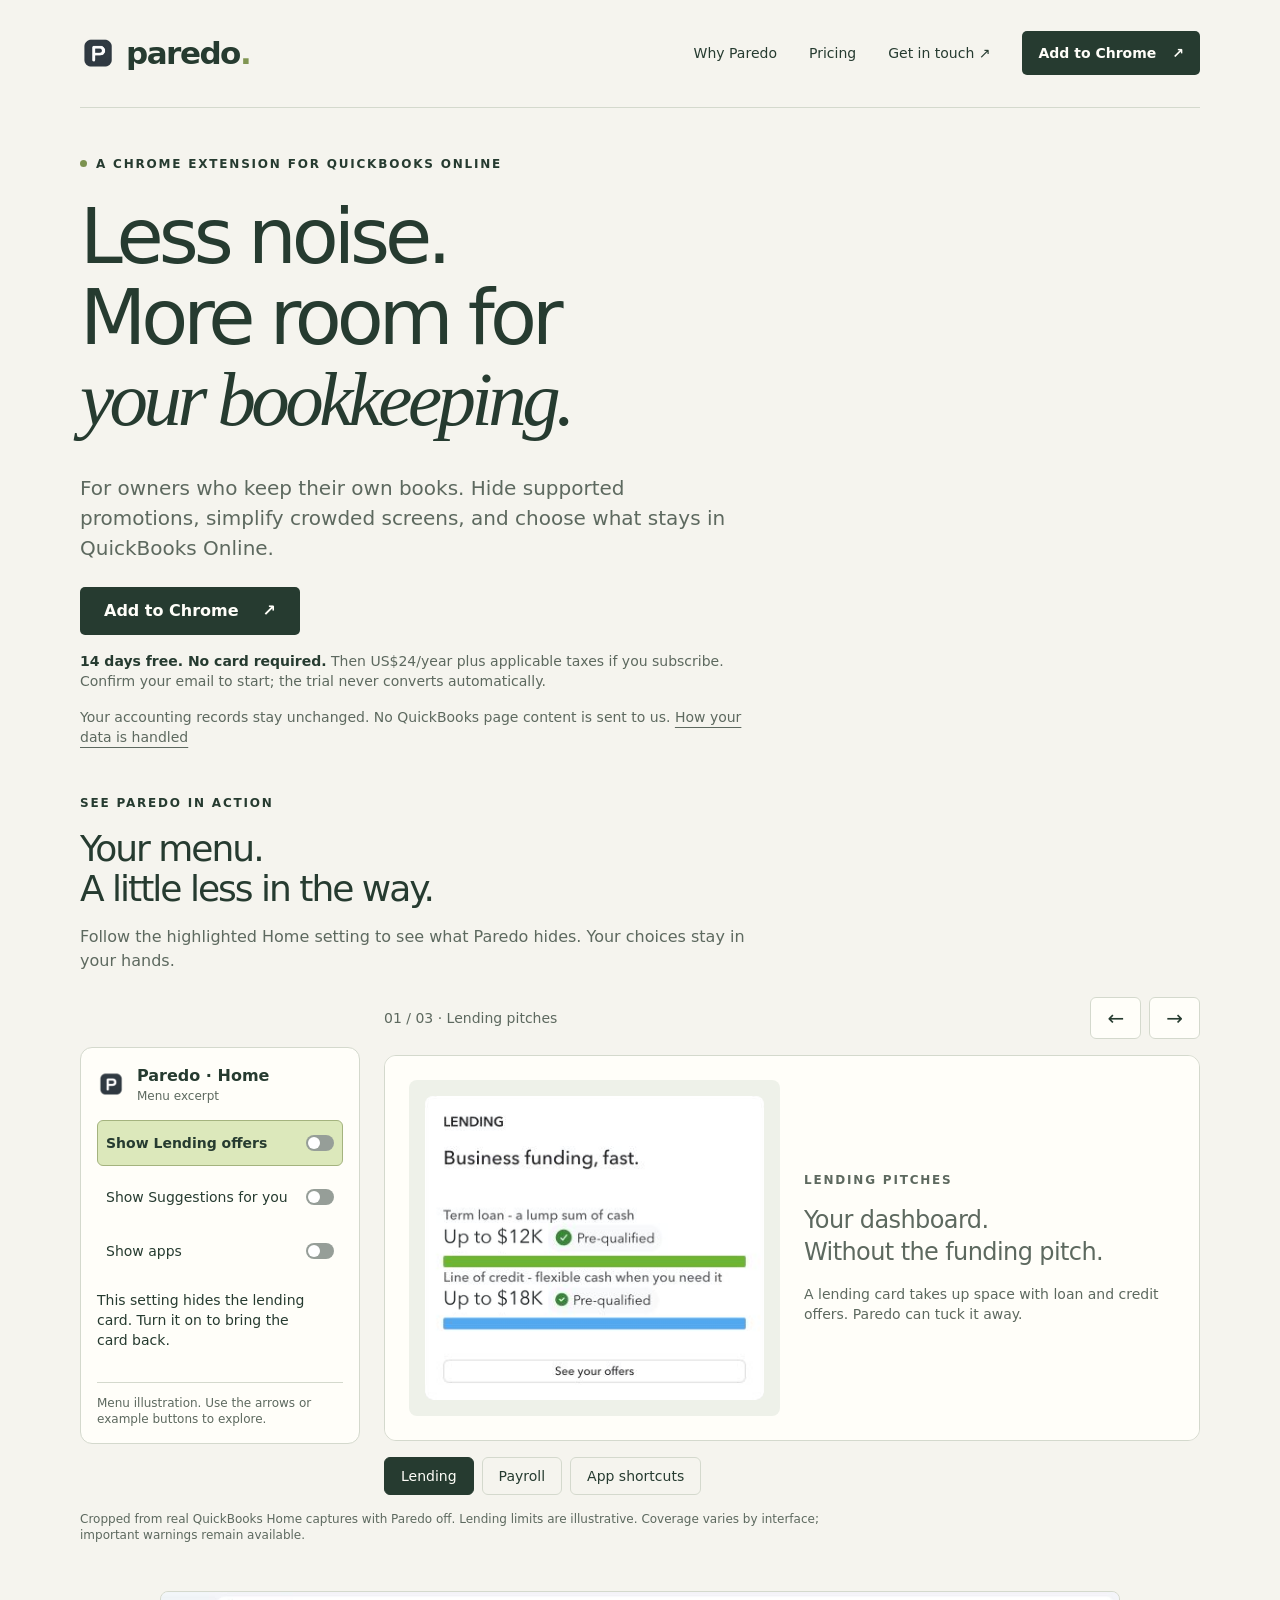
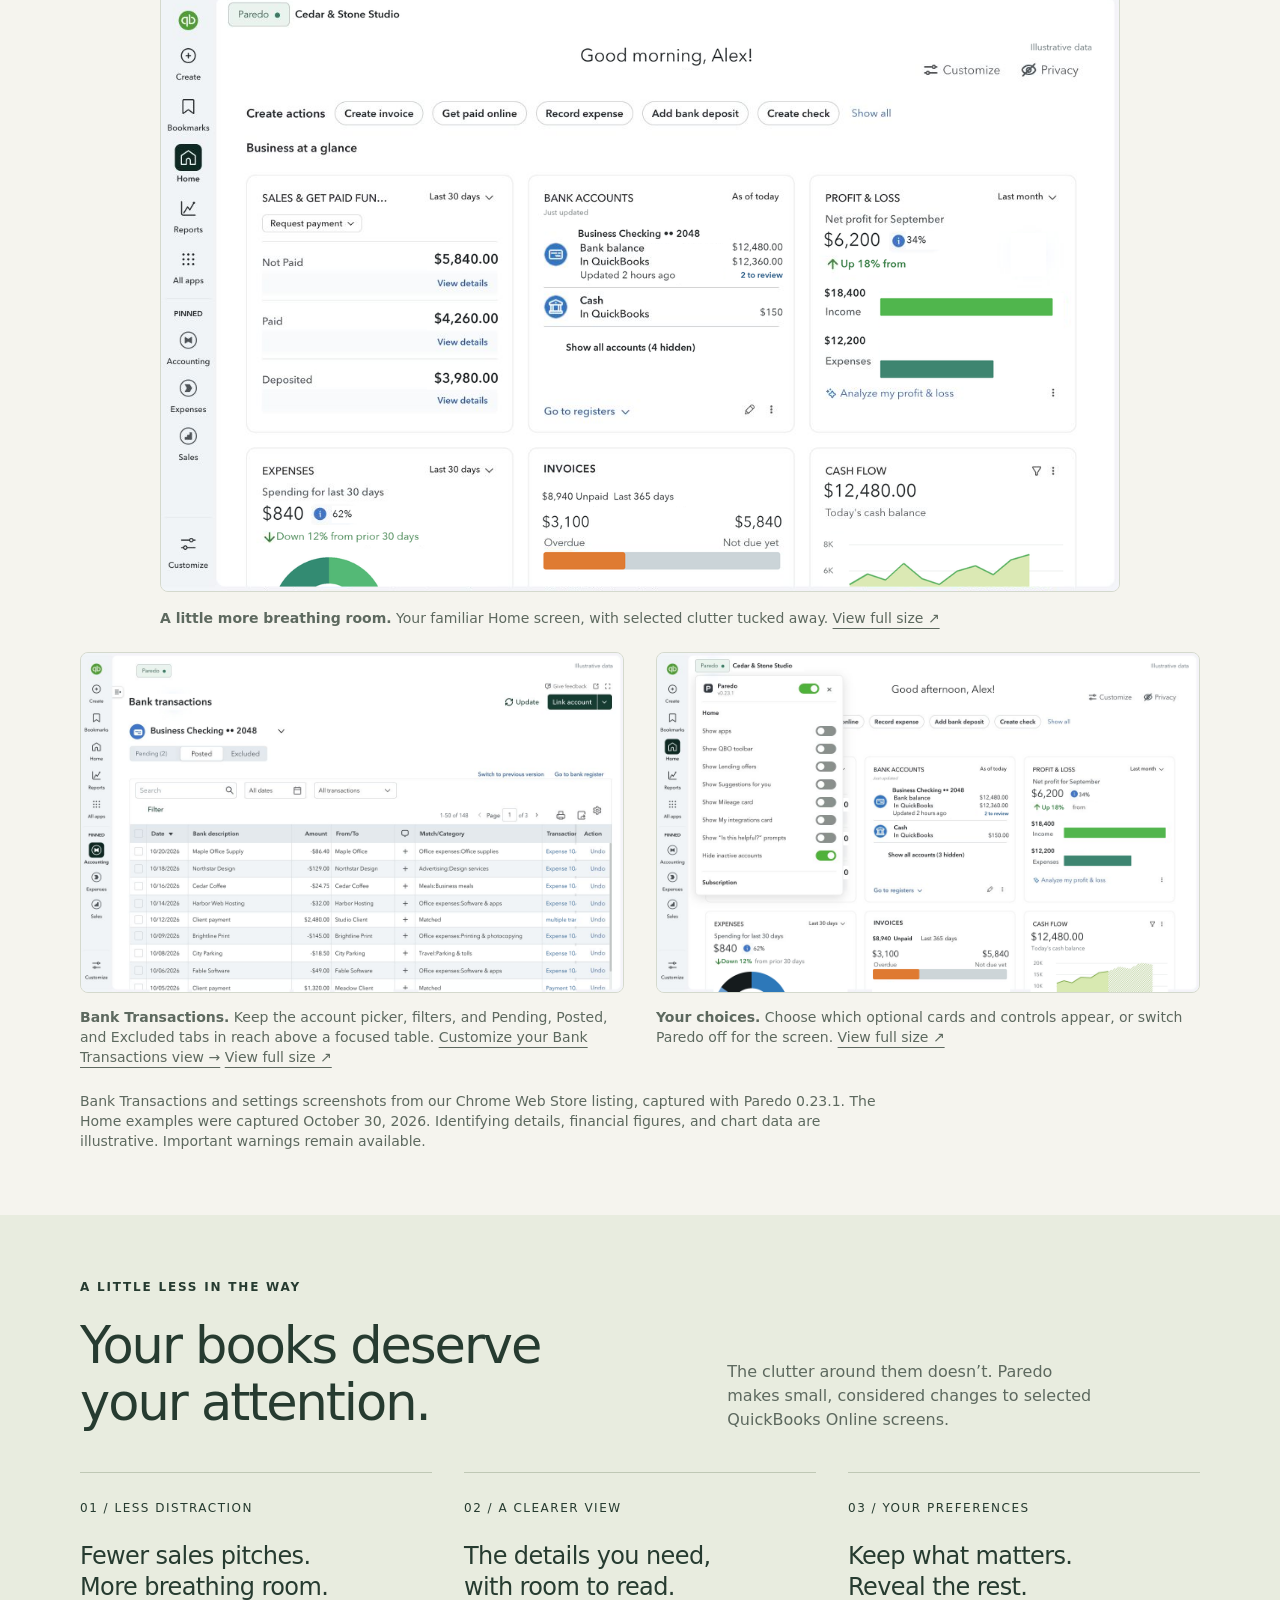
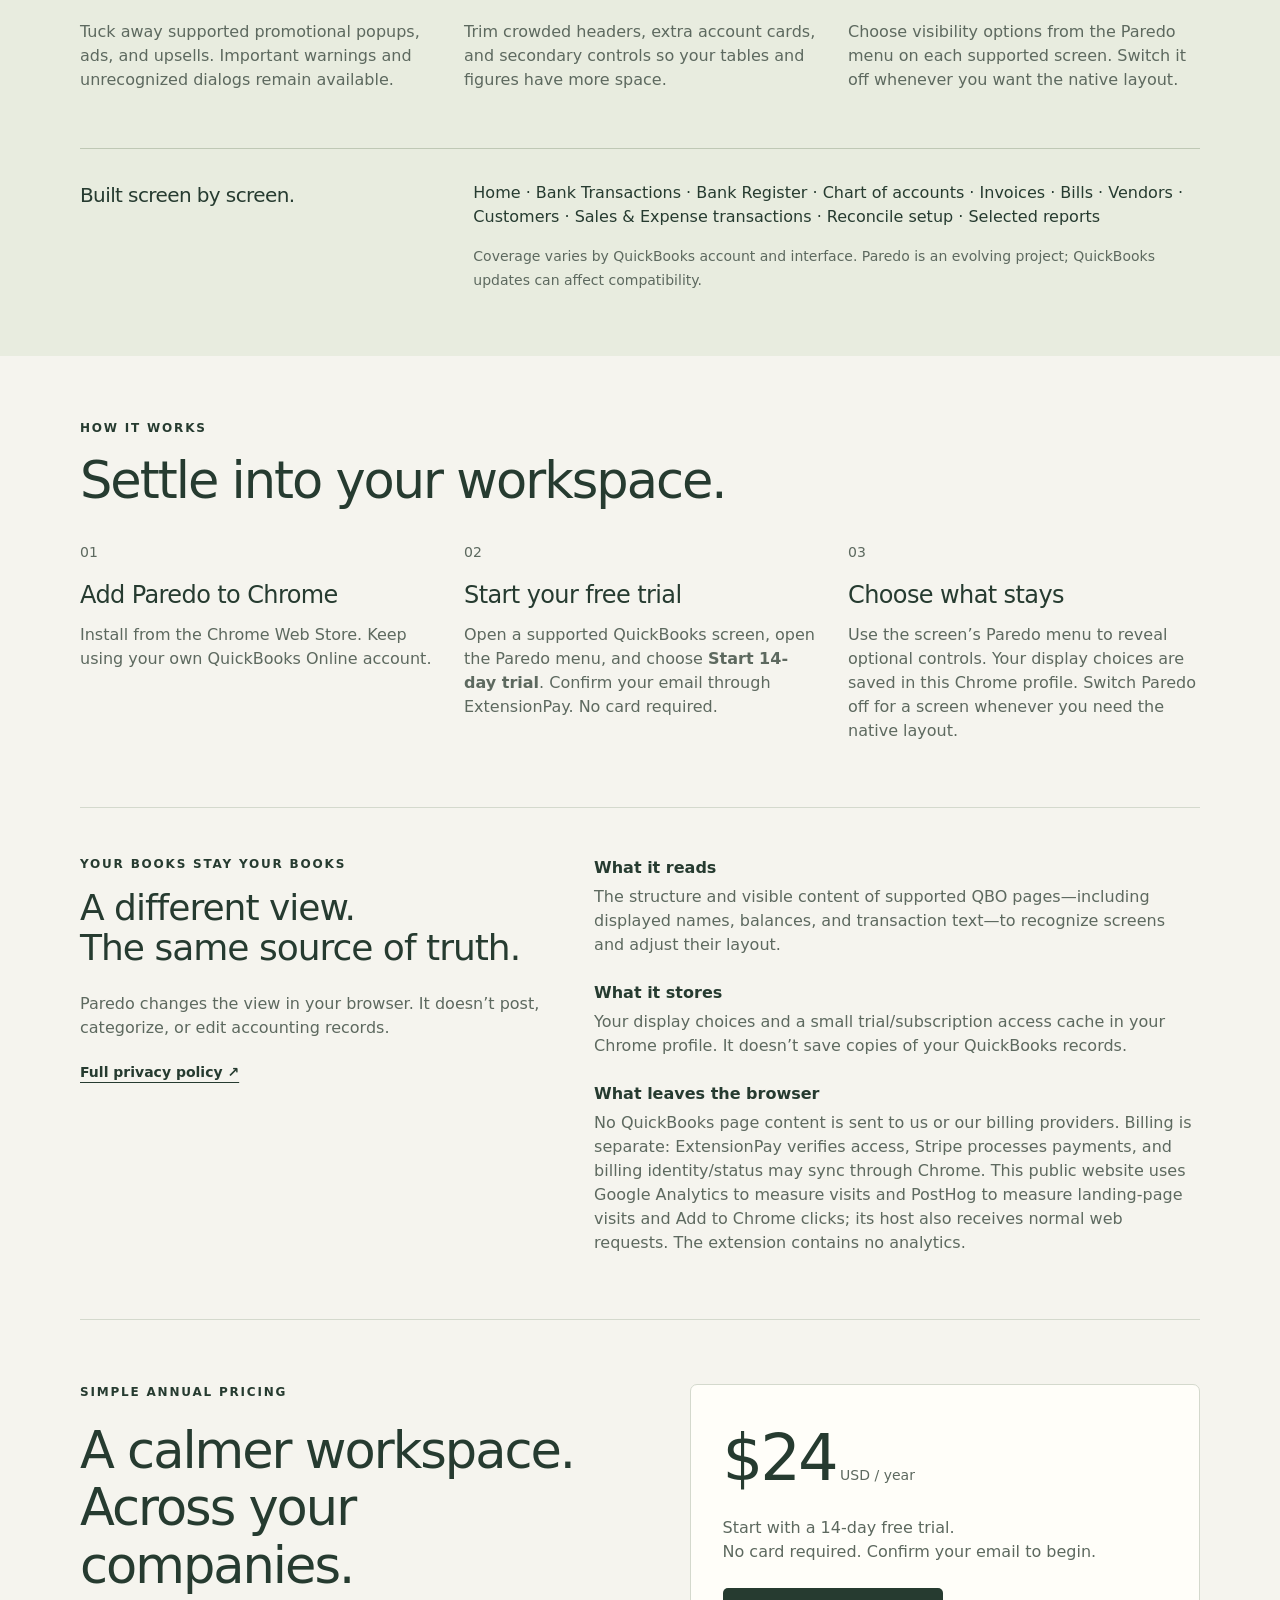
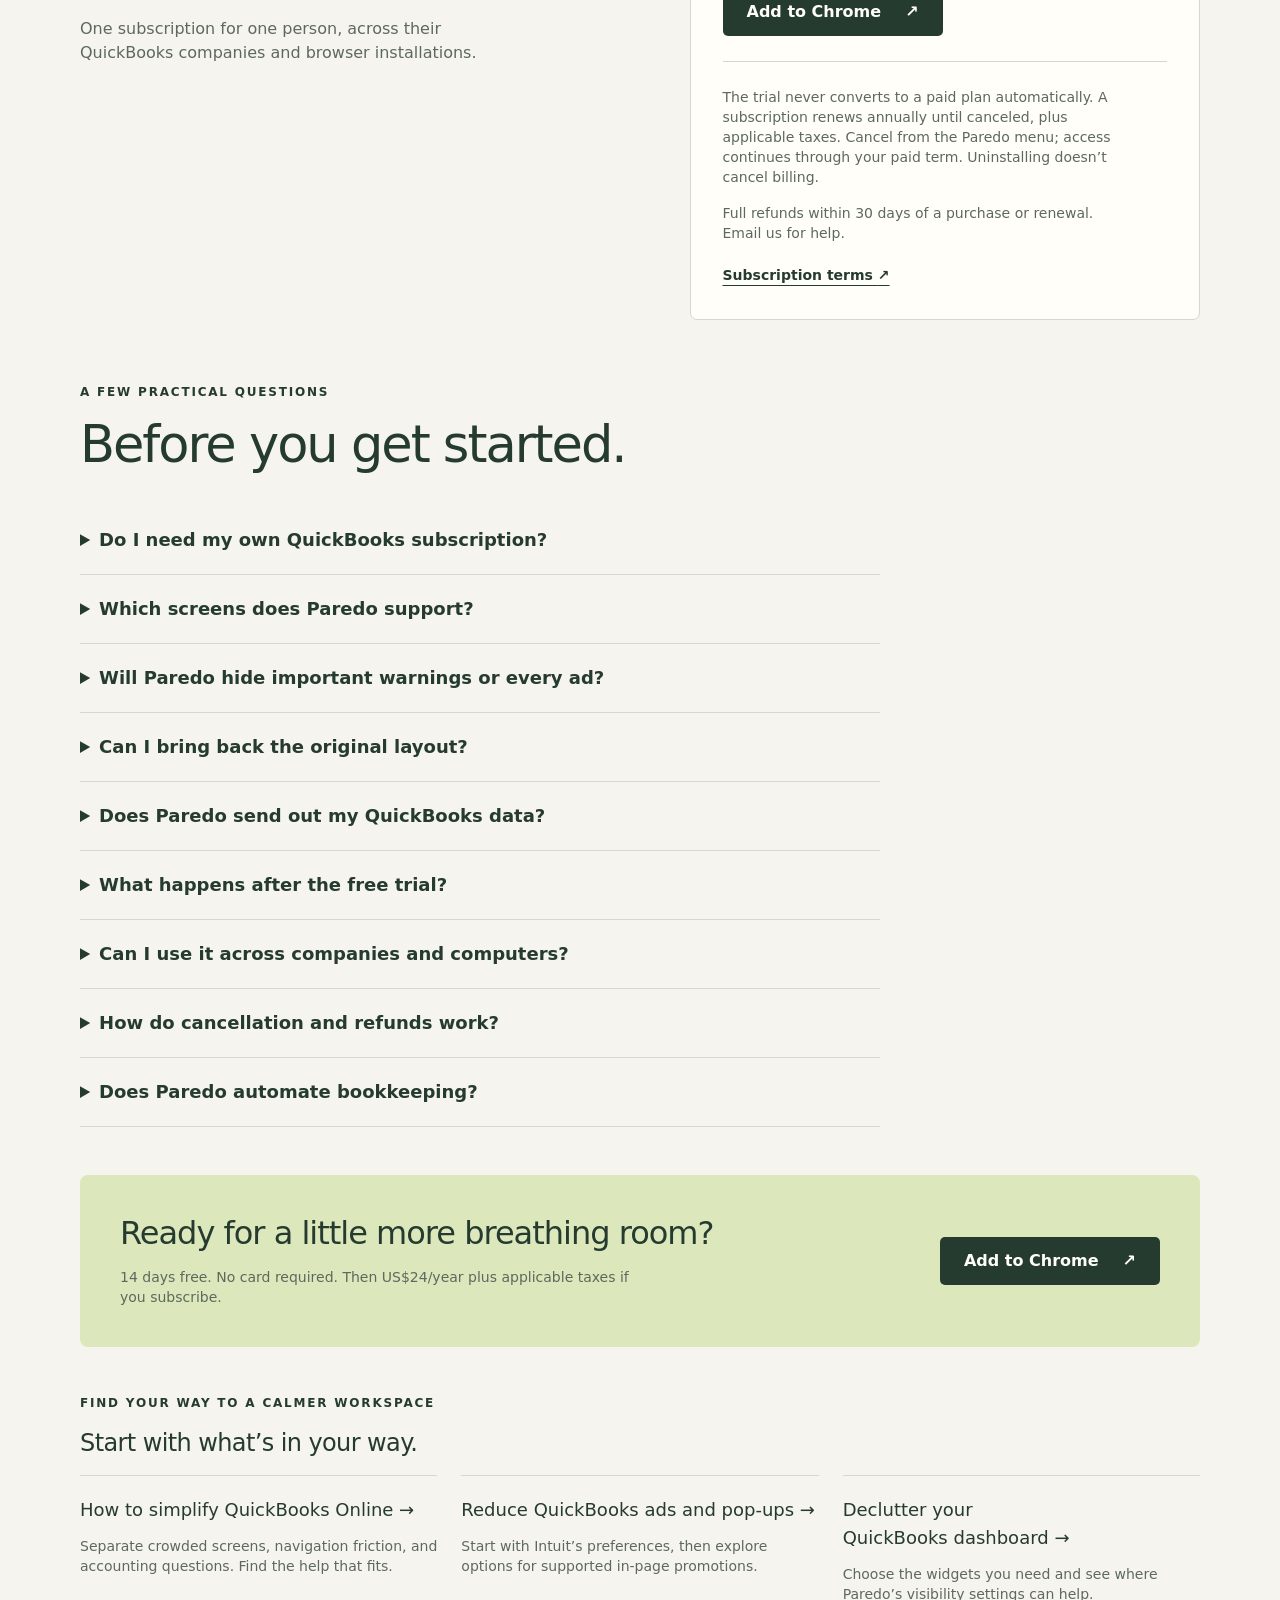
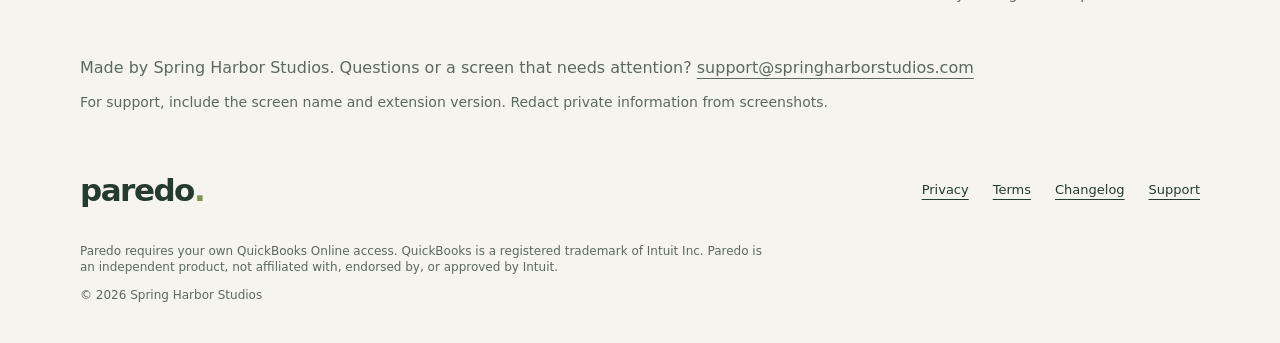
==== index.html @ 916e0708 "Keep changelog in footer rather than homepage header" ====
<!doctype html>
<html lang="en">
<head>
<!-- Google tag (gtag.js) -->
<script async src="https://www.googletagmanager.com/gtag/js?id=G-GZ1MDJ3MHT"></script>
<script>
  window.dataLayer = window.dataLayer || [];
  function gtag(){dataLayer.push(arguments);}
  gtag('js', new Date());

  gtag('config', 'G-GZ1MDJ3MHT');
</script>

<script defer src="assets/posthog.js"></script>

<meta charset="utf-8">
<meta name="viewport" content="width=device-width, initial-scale=1">
<meta name="description" content="Paredo reduces clutter, hides supported promotions, and lets you personalize selected QuickBooks Online screens.">
<meta name="theme-color" content="#f5f4ee">
<meta property="og:type" content="website">
<meta property="og:site_name" content="Paredo">
<meta property="og:title" content="Paredo — Less noise. More room for your bookkeeping.">
<meta property="og:description" content="A calmer QuickBooks Online workspace for owners who keep their own books. Try Paredo for 14 days, no card required.">
<meta property="og:url" content="https://getparedo.app/">
<meta property="og:image" content="https://getparedo.app/assets/paredo-home.png">
<meta property="og:image:width" content="1280">
<meta property="og:image:height" content="800">
<meta property="og:image:alt" content="QuickBooks Online Home with Paredo enabled. Illustrative data.">
<meta name="twitter:card" content="summary_large_image">
<meta name="twitter:title" content="Paredo — A calmer QuickBooks workspace">
<meta name="twitter:description" content="Less clutter in selected QuickBooks Online screens. 14 days free, no card required.">
<meta name="twitter:image" content="https://getparedo.app/assets/paredo-home.png">
<meta name="twitter:image:alt" content="QuickBooks Online Home with Paredo enabled. Illustrative data.">
<title>Paredo — A calmer QuickBooks workspace</title>
<link rel="icon" href="assets/icon.png">
<link rel="stylesheet" href="style.css">
<link rel="stylesheet" href="articles.css">
<link rel="stylesheet" href="home.css">
<link rel="stylesheet" href="comparisons.css?v=6">
<script defer src="comparisons.js?v=5"></script>
<link rel="canonical" href="https://getparedo.app/">
</head>
<body class="homepage">
<a class="skip" href="#main">Skip to content</a>
<header class="wrap header">
<a class="brand" href="./" aria-label="Paredo home"><img src="assets/icon.png" width="36" height="36" alt="">paredo<span class="brand-dot">.</span></a>
<nav aria-label="Main navigation"><a href="#experience">Why Paredo</a><a href="#pricing">Pricing</a><a href="mailto:support@springharborstudios.com">Get in touch <span aria-hidden="true">↗</span></a><a class="button nav-install" data-analytics-location="navigation" href="https://chromewebstore.google.com/detail/paredo-for-quickbooks-onl/edfmgjiomglckbgdeckoifindgncdonn">Add to Chrome <span aria-hidden="true">↗</span></a></nav>
</header>
<main id="main">
<section class="wrap hero">
<p class="eyebrow"><span class="status-dot"></span> A Chrome extension for QuickBooks Online</p>
<h1>Less noise.<br>More room for<br><em>your bookkeeping.</em></h1>
<p class="audience-line">For owners who keep their own books. Hide supported promotions, simplify crowded screens, and choose what stays in QuickBooks Online.</p>
<div class="hero-bottom"><a class="button" data-analytics-location="hero" href="https://chromewebstore.google.com/detail/paredo-for-quickbooks-onl/edfmgjiomglckbgdeckoifindgncdonn">Add to Chrome <span aria-hidden="true">↗</span></a></div>
<p class="hero-offer"><strong>14 days free. No card required.</strong> Then US$24/year plus applicable taxes if you subscribe. Confirm your email to start; the trial never converts automatically.</p>
<p class="hero-assurance">Your accounting records stay unchanged. No QuickBooks page content is sent to us. <a href="#data-title">How your data is handled</a></p>
</section>

<section class="wrap product-view" aria-labelledby="product-title"><p class="eyebrow">See Paredo in action</p><h2 id="product-title">Your menu.<br>A little less in the way.</h2><p class="gallery-intro">Follow the highlighted Home setting to see what Paredo hides. Your choices stay in your hands.</p>
<div class="paredo-examples" id="comparisons">
<div class="noise-workbench">
<aside class="menu-guide" aria-label="Illustrated excerpt of the Paredo Home menu"><div class="menu-guide-header"><img src="assets/icon.png" width="28" height="28" alt=""><div><strong>Paredo · Home</strong><span>Menu excerpt</span></div></div><ul class="menu-options">
<li data-menu-setting="lending" class="menu-example is-current"><span>Show Lending offers</span><span class="menu-switch" aria-hidden="true"></span></li>
<li data-menu-setting="suggestions" class="menu-example"><span>Show Suggestions for you</span><span class="menu-switch" aria-hidden="true"></span></li>
<li data-menu-setting="apps" class="menu-example"><span>Show apps</span><span class="menu-switch" aria-hidden="true"></span></li>
</ul><p class="menu-annotation" id="menu-annotation" aria-live="polite">This setting hides the lending card. Turn it on to bring the card back.</p><p class="menu-guide-note">Menu illustration. Use the arrows or example buttons to explore.</p></aside>
<div class="noise-demo">

<div class="noise-controls" hidden data-noise-controls><p id="noise-status" aria-live="polite">01 / 03 · Lending pitches</p><div class="noise-arrows"><button type="button" id="noise-prev" aria-label="Previous example">←</button><button type="button" id="noise-next" aria-label="Next example">→</button></div></div>
<div class="noise-track" id="noise-track" tabindex="0" role="region" aria-label="Examples of clutter Paredo can hide. Swipe or use the arrow keys to browse.">
<figure class="noise-slide" data-title="Lending pitches" data-setting="lending"><div class="noise-image"><img src="assets/comparisons/lending-detail.png?v=3" width="352" height="316" alt="QuickBooks Home lending card offering a term loan and a line of credit. Limits are illustrative." loading="lazy"></div><figcaption><p class="eyebrow">Lending pitches</p><h3>Your dashboard.<br>Without the funding pitch.</h3><p>A lending card takes up space with loan and credit offers. Paredo can tuck it away.</p></figcaption></figure>
<figure class="noise-slide" data-title="Payroll upsells" data-setting="suggestions"><div class="noise-image"><img src="assets/comparisons/payroll-detail.png?v=3" width="352" height="316" alt="QuickBooks Home add-on card advertising payroll with a Try free for 30 days action." loading="lazy"></div><figcaption><p class="eyebrow">Payroll upsells</p><h3>Keep your books.<br>Skip the sales pitch.</h3><p>The Suggestions for you section can include offers for additional services, like this payroll add-on.</p></figcaption></figure>
<figure class="noise-slide" data-title="App shortcuts" data-setting="apps"><div class="noise-image"><img src="assets/comparisons/apps-detail.png" width="365" height="61" alt="Native QuickBooks Home app shortcuts for Accounting and Expenses &amp; Pay Bills, cropped from the extra shortcuts row." loading="lazy"></div><figcaption><p class="eyebrow">App shortcuts</p><h3>One less row.<br>More room for your books.</h3><p>Paredo can hide Home’s extra app-shortcut row while keeping QuickBooks’ side navigation available.</p></figcaption></figure>
</div>
<div class="noise-selectors" role="group" aria-label="Choose an example" hidden data-noise-controls><button type="button" data-example="0" aria-pressed="true">Lending</button><button type="button" data-example="1" aria-pressed="false">Payroll</button><button type="button" data-example="2" aria-pressed="false">App shortcuts</button></div>
</div></div>
<p class="noise-note">Cropped from real QuickBooks Home captures with Paredo off. Lending limits are illustrative. Coverage varies by interface; important warnings remain available.</p>
</div>
<figure class="clean-home"><a href="assets/comparisons/home-on.png" aria-label="Open full-size Home screenshot with Paredo enabled"><img src="assets/comparisons/home-on.png" width="1280" height="800" alt="QuickBooks Home with Paredo enabled: financial cards, compact account list, and native actions remain visible. Illustrative data." loading="lazy"></a><figcaption><strong>A little more breathing room.</strong> Your familiar Home screen, with selected clutter tucked away. <a href="assets/comparisons/home-on.png">View full size ↗</a></figcaption></figure>
<div class="screenshot-gallery">

<figure><a href="assets/paredo-banking.png" aria-label="Open full-size Bank Transactions screenshot"><img src="assets/paredo-banking.png" width="1280" height="800" alt="Bank Transactions with Paredo enabled, showing Posted transactions, account selector, filters, and Pending, Posted, and Excluded tabs. Illustrative data." loading="lazy"></a><figcaption><strong>Bank Transactions.</strong> Keep the account picker, filters, and Pending, Posted, and Excluded tabs in reach above a focused table. <a href="customize-quickbooks-bank-transactions/">Customize your Bank Transactions view →</a> <a href="assets/paredo-banking.png">View full size ↗</a></figcaption></figure>
<figure><a href="assets/paredo-menu.png" aria-label="Open full-size Paredo settings screenshot"><img src="assets/paredo-menu.png" width="1280" height="800" alt="Paredo Home menu with the screen on/off switch and visibility options for the toolbar, offers, optional cards, and inactive accounts. Illustrative data." loading="lazy"></a><figcaption><strong>Your choices.</strong> Choose which optional cards and controls appear, or switch Paredo off for the screen. <a href="assets/paredo-menu.png">View full size ↗</a></figcaption></figure>
</div><p class="gallery-note">Bank Transactions and settings screenshots from our Chrome Web Store listing, captured with Paredo 0.23.1. The Home examples were captured October 30, 2026. Identifying details, financial figures, and chart data are illustrative. Important warnings remain available.</p></section>
<section class="experience" id="experience">
<div class="wrap"><div class="section-heading"><p class="eyebrow">A little less in the way</p><h2>Your books deserve<br>your attention.</h2><p>The clutter around them doesn’t. Paredo makes small, considered changes to selected QuickBooks Online screens.</p></div>
<div class="features">
<article><span class="number">01 / LESS DISTRACTION</span><h3>Fewer sales pitches.<br>More breathing room.</h3><p>Tuck away supported promotional popups, ads, and upsells. Important warnings and unrecognized dialogs remain available.</p></article>
<article><span class="number">02 / A CLEARER VIEW</span><h3>The details you need,<br>with room to read.</h3><p>Trim crowded headers, extra account cards, and secondary controls so your tables and figures have more space.</p></article>
<article><span class="number">03 / YOUR PREFERENCES</span><h3>Keep what matters.<br>Reveal the rest.</h3><p>Choose visibility options from the Paredo menu on each supported screen. Switch it off whenever you want the native layout.</p></article>
</div>
<div class="coverage" id="coverage"><h3>Built screen by screen.</h3><div><p>Home · Bank Transactions · Bank Register · Chart of accounts · Invoices · Bills · Vendors · Customers · Sales &amp; Expense transactions · Reconcile setup · Selected reports</p><p class="small">Coverage varies by QuickBooks account and interface. Paredo is an evolving project; QuickBooks updates can affect compatibility.</p></div></div>
</div>
</section>


<section class="wrap setup" aria-labelledby="setup-title">
<p class="eyebrow">How it works</p><h2 id="setup-title">Settle into your workspace.</h2>
<ol class="setup-steps">
<li><h3>Add Paredo to Chrome</h3><p>Install from the Chrome Web Store. Keep using your own QuickBooks Online account.</p></li>
<li><h3>Start your free trial</h3><p>Open a supported QuickBooks screen, open the Paredo menu, and choose <strong>Start 14-day trial</strong>. Confirm your email through ExtensionPay. No card required.</p></li>
<li><h3>Choose what stays</h3><p>Use the screen’s Paredo menu to reveal optional controls. Your display choices are saved in this Chrome profile. Switch Paredo off for a screen whenever you need the native layout.</p></li>
</ol></section>
<section class="wrap data-summary" aria-labelledby="data-title"><div class="data-heading"><p class="eyebrow">Your books stay your books</p><h2 id="data-title">A different view.<br>The same source of truth.</h2><p class="data-intro">Paredo changes the view in your browser. It doesn’t post, categorize, or edit accounting records.</p><a class="text-link" href="privacy/">Full privacy policy ↗</a></div><dl><div><dt>What it reads</dt><dd>The structure and visible content of supported QBO pages—including displayed names, balances, and transaction text—to recognize screens and adjust their layout.</dd></div><div><dt>What it stores</dt><dd>Your display choices and a small trial/subscription access cache in your Chrome profile. It doesn’t save copies of your QuickBooks records.</dd></div><div><dt>What leaves the browser</dt><dd>No QuickBooks page content is sent to us or our billing providers. Billing is separate: ExtensionPay verifies access, Stripe processes payments, and billing identity/status may sync through Chrome. This public website uses Google Analytics to measure visits and PostHog to measure landing-page visits and Add to Chrome clicks; its host also receives normal web requests. The extension contains no analytics.</dd></div></dl></section>
<section class="wrap pricing" id="pricing"><div><p class="eyebrow">Simple annual pricing</p><h2>A calmer workspace.<br>Across your companies.</h2><p>One subscription for one person, across their QuickBooks companies and browser installations.</p></div><div class="price-box"><p class="price">$24<span> USD / year</span></p><p>Start with a 14-day free trial.<br>No card required. Confirm your email to begin.</p><a class="button" data-analytics-location="pricing" href="https://chromewebstore.google.com/detail/paredo-for-quickbooks-onl/edfmgjiomglckbgdeckoifindgncdonn">Add to Chrome <span aria-hidden="true">↗</span></a><hr><p class="small">The trial never converts to a paid plan automatically. A subscription renews annually until canceled, plus applicable taxes. Cancel from the Paredo menu; access continues through your paid term. Uninstalling doesn’t cancel billing.</p><p class="small">Full refunds within 30 days of a purchase or renewal. Email us for help.</p><a class="text-link" href="terms/">Subscription terms <span aria-hidden="true">↗</span></a></div></section>
<section class="wrap faq" aria-labelledby="faq-title"><p class="eyebrow">A few practical questions</p><h2 id="faq-title">Before you get started.</h2><div class="faq-list"><details><summary>Do I need my own QuickBooks subscription?</summary><p>Yes. Paredo is a Chrome extension for selected QuickBooks Online screens. It requires your own QuickBooks Online access and does not replace QuickBooks.</p></details><details><summary>Which screens does Paredo support?</summary><p>Home, Bank Transactions, Bank Register, Chart of accounts, Invoices, Bills, Vendors, Customers, Sales and Expense transactions, Reconcile setup, and selected reports. Coverage varies by account and interface. QuickBooks updates can affect compatibility.</p></details><details><summary>Will Paredo hide important warnings or every ad?</summary><p>Paredo targets recognized promotional popups, ads, and upsells on supported screens. Important warnings and unrecognized dialogs remain available. It does not promise to remove every promotion.</p></details><details><summary>Can I bring back the original layout?</summary><p>Yes. Switch Paredo off for the screen from its menu to return to the native layout. You can also reveal supported optional controls individually. If a screen looks wrong, turn Paredo off and contact support.</p></details><details><summary>Does Paredo send out my QuickBooks data?</summary><p>No QuickBooks page content is sent to Spring Harbor Studios or our billing providers. Paredo reads visible page content locally to adjust the display. Trial and payment information are handled separately, as explained above and in the <a href="privacy/">privacy policy</a>.</p></details><details><summary>What happens after the free trial?</summary><p>Your trial lasts 14 days after email confirmation and never converts automatically. Subscribe if you want to continue using Paredo. Without active access, QuickBooks remains usable in its native layout.</p></details><details><summary>Can I use it across companies and computers?</summary><p>One subscription covers one person across their QuickBooks companies and browser installations. Use Restore paid access with your purchase email on another installation. Display preferences stay local to each Chrome profile.</p></details><details><summary>How do cancellation and refunds work?</summary><p>A paid subscription renews annually until canceled. Use Manage subscription in the Paredo menu to stop renewal; access continues through your paid term. Uninstalling does not cancel billing. Full refunds are available within 30 days of purchase or renewal. <a href="support/">Contact support</a> for help.</p></details><details><summary>Does Paredo automate bookkeeping?</summary><p>Paredo focuses on the view around your bookkeeping. It does not automate accounting decisions, repair bank connections, or provide batch transaction tools.</p></details></div></section>

<section class="wrap final-install" aria-labelledby="install-title"><div><h2 id="install-title">Ready for a little more breathing room?</h2><p>14 days free. No card required. Then US$24/year plus applicable taxes if you subscribe.</p></div><a class="button" data-analytics-location="final" href="https://chromewebstore.google.com/detail/paredo-for-quickbooks-onl/edfmgjiomglckbgdeckoifindgncdonn">Add to Chrome <span aria-hidden="true">↗</span></a></section>
<section class="wrap reading" aria-labelledby="reading-title"><p class="eyebrow">Find your way to a calmer workspace</p><h2 id="reading-title">Start with what’s in your way.</h2><div class="reading-links"><a href="quickbooks-online-too-complicated/"><h3>How to simplify QuickBooks Online →</h3><p>Separate crowded screens, navigation friction, and accounting questions. Find the help that fits.</p></a><a href="hide-quickbooks-online-ads/"><h3>Reduce QuickBooks ads and pop-ups →</h3><p>Start with Intuit’s preferences, then explore options for supported in-page promotions.</p></a><a href="declutter-quickbooks-online-dashboard/"><h3>Declutter your QuickBooks dashboard →</h3><p>Choose the widgets you need and see where Paredo’s visibility settings can help.</p></a></div></section>
<section class="wrap support-note" aria-label="Help from the maker"><p>Made by Spring Harbor Studios. Questions or a screen that needs attention? <a href="mailto:support@springharborstudios.com">support@springharborstudios.com</a></p><p class="small">For support, include the screen name and extension version. Redact private information from screenshots.</p></section>
</main>
<footer class="wrap"><div class="footer-top"><a class="brand" href="./">paredo<span class="brand-dot">.</span></a><div><a href="privacy/">Privacy</a><a href="terms/">Terms</a><a href="changelog/">Changelog</a><a href="support/">Support</a></div></div><p>Paredo requires your own QuickBooks Online access. QuickBooks is a registered trademark of Intuit Inc. Paredo is an independent product, not affiliated with, endorsed by, or approved by Intuit.</p><p>© 2026 Spring Harbor Studios</p></footer>
</body>
</html>
---- style.css ----
:root{--paper:#f5f4ee;--ink:#263b30;--muted:#5d695f;--line:#d4d9cd;--accent:#dce8bb;--white:#fffef9}*{box-sizing:border-box}html{scroll-behavior:smooth;scroll-padding-top:25px}body{margin:0;background:var(--paper);color:var(--ink);font:17px/1.65 system-ui,-apple-system,BlinkMacSystemFont,"Segoe UI",sans-serif}a{color:inherit;text-underline-offset:5px}a:focus-visible{outline:3px solid #6c823d;outline-offset:6px}.wrap{width:min(1120px,calc(100% - 96px));margin:auto}.header{display:flex;justify-content:space-between;align-items:center;padding:30px 0;border-bottom:1px solid var(--line)}.brand{display:inline-flex;align-items:center;gap:10px;text-decoration:none;font-size:31px;font-weight:650;letter-spacing:-1.5px}.brand-dot{margin-left:-10px;color:#809552}.brand img{border-radius:9px}nav{display:flex;gap:32px;font-size:14px}nav a{text-decoration:none}nav a:hover,.text-link:hover{color:#667d37}.hero{padding-top:64px}.eyebrow{text-transform:uppercase;font-size:11px;font-weight:650;letter-spacing:1.8px;display:flex;align-items:center;gap:9px}.status-dot{height:7px;width:7px;background:#7c924f;border-radius:50%}h1,h2,h3,p{margin:0}h1{font-size:clamp(58px,7.3vw,100px);line-height:1.06;letter-spacing:-5px;font-weight:450;margin:29px 0 37px}h1 em{font-family:Georgia,serif;font-weight:400;letter-spacing:-4.5px}h2{font-size:clamp(35px,4vw,51px);line-height:1.13;letter-spacing:-2px;font-weight:450}h3{font-size:24px;line-height:1.3;letter-spacing:-.6px;font-weight:500}.hero-bottom{display:flex;justify-content:space-between;align-items:center;gap:36px}.hero-bottom p{max-width:560px;color:var(--muted);font-size:19px}.button{background:var(--ink);color:var(--white);padding:15px 23px;text-decoration:none;font-size:14px;border-radius:5px;display:inline-flex;gap:36px;align-items:center;white-space:nowrap}.button:hover{background:#3c5443}.hero-foot{display:flex;justify-content:space-between;border-top:1px solid var(--line);margin-top:55px;padding:18px 0;font-size:12px;color:var(--muted)}.experience{background:#e8ecdf;margin-top:48px;padding:76px 0}.section-heading{display:grid;grid-template-columns:1.2fr 1fr;gap:22px 80px}.section-heading .eyebrow{grid-column:1/-1}.section-heading>p:last-child{align-self:end;max-width:380px;color:var(--muted)}.features{display:grid;grid-template-columns:repeat(3,1fr);gap:48px;margin-top:62px}.features article{border-top:1px solid #bfc8b5;padding-top:22px}.number{font-size:10px;letter-spacing:1.5px}.features h3{margin:22px 0 17px}.features p{font-size:15px;color:var(--muted)}.coverage{border-top:1px solid #bfc8b5;padding-top:32px;margin-top:56px;display:grid;grid-template-columns:1fr 2fr;gap:30px}.coverage h3{font-size:19px}.coverage p{font-size:15px}.small{font-size:13px!important;color:var(--muted);line-height:1.7}.coverage .small{margin-top:15px}.trust{padding:85px 0;display:grid;grid-template-columns:1.1fr 1fr;gap:24px 70px}.trust .eyebrow{grid-column:1/-1}.trust>div p+p{margin-top:20px}.text-link{display:inline-block;font-size:13px;font-weight:600;margin-top:22px}.pricing{border-top:1px solid var(--line);padding:70px 0 85px;display:grid;grid-template-columns:1.1fr 1fr;gap:70px}.pricing h2{margin:22px 0}.pricing>div>p:not(.eyebrow){max-width:400px;color:var(--muted)}.price-box{background:var(--white);border:1px solid var(--line);border-radius:7px;padding:32px}.price-box .price{font-size:64px;font-weight:450;line-height:1.3;color:var(--ink)!important;letter-spacing:-3px}.price span{font-size:14px;letter-spacing:0;color:var(--muted)}.price-box p+p{margin-top:16px}.price-box hr{border:0;border-top:1px solid var(--line);margin:25px 0}.closing{background:var(--accent);border-radius:8px;padding:54px;text-align:center}.closing .eyebrow{justify-content:center}.closing h2{margin:22px 0}.closing .button{margin:25px 0 18px}.closing>p:not(.eyebrow){color:var(--muted)}footer{padding:55px 0 28px}.footer-top{display:flex;justify-content:space-between;align-items:center;margin-bottom:30px}.footer-top>div{display:flex;gap:24px;font-size:13px}footer>p{font-size:11px;color:var(--muted);max-width:700px;margin:12px 0}.skip{position:absolute;left:15px;top:-100px;background:var(--white);padding:10px;z-index:2}.skip:focus{top:10px}@media(max-width:760px){.wrap{width:calc(100% - 40px)}.header{padding:20px 0}nav{gap:18px;font-size:12px}nav a:first-child{display:none}.brand{font-size:26px}.brand img{width:30px;height:30px}.hero{padding-top:40px}h1{letter-spacing:-2.8px;font-size:clamp(44px,9vw,65px)}h1 em{letter-spacing:-2.8px}.hero-bottom{display:block}.hero-bottom p{font-size:17px}.hero-bottom .button{margin-top:25px}.hero-foot{display:block;margin-top:35px}.hero-foot span{display:block}.experience{margin-top:25px;padding:45px 0}.section-heading,.features,.coverage,.trust,.pricing{grid-template-columns:1fr;gap:25px}.features{margin-top:35px}.features article{padding-top:18px}.features h3{margin:15px 0 12px}.coverage{margin-top:35px}.trust{padding:50px 0}.pricing{padding:45px 0}.price-box{padding:25px}.closing{padding:40px 22px}.closing h2{font-size:38px}.footer-top{align-items:start;gap:20px}.footer-top>div{gap:16px}}@media(prefers-reduced-motion:reduce){html{scroll-behavior:auto}}

/* Install links at natural decision points, without covering page content. */
.header nav{align-items:center}.nav-install{padding:10px 16px;gap:16px}.header .nav-install:hover{color:var(--white)}.install-prompt{display:flex;align-items:center;gap:25px;margin-top:30px}.final-install{display:flex;align-items:center;justify-content:space-between;gap:35px;border-top:1px solid var(--line);margin-top:50px;padding:45px 0}.final-install h2{font-size:32px;letter-spacing:-1px;max-width:600px}.final-install p{font-size:13px;color:var(--muted);max-width:570px;margin-top:16px}@media(max-width:760px){.header{flex-wrap:wrap;gap:16px}.header nav{flex-wrap:wrap;gap:16px}.install-prompt,.final-install{flex-direction:column;align-items:flex-start}.final-install{margin-top:30px;padding:35px 0}}

/* Keep site links readable as the footer grows. */
.footer-top>div{flex-wrap:wrap;justify-content:flex-end}
---- articles.css ----
/* Shared editorial layout for the comparison and problem pages. */
.article{max-width:900px;padding-top:35px}.article-header{padding:0 0 36px;border-bottom:1px solid var(--line);margin-bottom:40px}.back-link{font-size:13px;text-decoration:none;display:inline-block;margin-bottom:40px}.article-header h1{font-size:clamp(39px,5.4vw,68px);letter-spacing:-2.7px;line-height:1.12;margin:22px 0}.article-lead{max-width:740px;font-size:21px;color:var(--muted)}.article-byline{font-size:12px;color:var(--muted);margin-top:24px}.article section{margin:38px 0}.article section h2,.article-cta h2{font-size:30px;letter-spacing:-.8px;line-height:1.25;margin:0 0 20px}.article section p+p{margin-top:18px}.article section p{max-width:780px}.article-list{padding-left:25px;max-width:780px}.article-list li{padding-left:5px;margin:16px 0}.comparison-scroll{overflow-x:auto;margin:28px 0;border:1px solid var(--line);border-radius:6px;background:var(--white)}table{width:100%;border-collapse:collapse;font-size:14px;min-width:540px;text-align:left}caption{text-align:left;padding:20px;font-size:17px;font-weight:600}th,td{padding:17px 20px;border-top:1px solid var(--line);vertical-align:top}thead{background:#e8ecdf}thead th{font-weight:650}tbody th{font-weight:550;width:29%}.source-note{padding:25px;border-left:3px solid #7c924f;background:#e8ecdf;margin:40px 0}.source-note h2{font-size:17px;font-weight:600;letter-spacing:0;margin-bottom:12px}.source-note p{font-size:13px;color:var(--muted)}.article-cta{background:var(--accent);padding:35px;border-radius:7px;margin:45px 0}.article-cta .button{margin:22px 0 18px}.article-cta>a:last-child{display:inline-block;font-size:13px;margin-top:14px}.related-reading{display:block;border-top:1px solid var(--line);padding-top:28px}.related-reading>a{display:inline-block;font-size:19px;margin-top:12px;text-decoration:underline}.reading{padding:65px 0 0}.reading h2{font-size:35px;margin:17px 0 28px}.reading-links{display:grid;grid-template-columns:1fr 1fr;gap:30px}.reading-links a{display:block;text-decoration:none;border-top:1px solid var(--line);padding:20px 0}.reading-links h3{font-size:23px;margin-bottom:12px}.reading-links p{color:var(--muted);font-size:15px}.reading-links a:hover h3{text-decoration:underline;text-underline-offset:5px}@media(max-width:760px){.article-header h1{font-size:40px;letter-spacing:-1.6px}.article-lead{font-size:19px}.back-link{margin-bottom:28px}.article section h2,.article-cta h2{font-size:27px}.article-cta{padding:25px}.reading-links{grid-template-columns:1fr;gap:10px}.reading{padding-top:40px}}

/* Homepage audience, data practices, and authentic product capture. */
.audience-line{font-size:20px;max-width:690px;margin:-8px 0 28px;color:var(--muted)}.hero-offer{font-size:13px;max-width:650px;margin-top:25px;color:var(--muted)}.hero-offer strong{color:var(--ink)}.data-summary{display:grid;grid-template-columns:1fr 1.3fr;gap:65px;padding:50px 0;border-bottom:1px solid var(--line)}.data-heading h2{font-size:34px;margin-top:16px;letter-spacing:-1px}.data-summary dl{margin:0}.data-summary dl>div+div{margin-top:20px}.data-summary dt{font-weight:650;font-size:15px;margin-bottom:5px}.data-summary dd{margin:0;font-size:14px;color:var(--muted)}.product-view{padding:55px 0 0}.product-view h2{font-size:38px;margin-top:18px}.product-view figure{margin:28px 0 0}.product-view img{display:block;width:100%;height:auto;border:1px solid var(--line);border-radius:8px}.product-view figcaption{font-size:12px;color:var(--muted);margin-top:14px;max-width:800px}.fit{display:grid;grid-template-columns:1.1fr 1fr;gap:70px;padding:65px 0 0}.fit h2{font-size:38px;margin-top:18px}.fit p+p{margin-top:18px}.policy{padding-bottom:20px}.policy>h1{font-size:clamp(38px,5vw,60px);letter-spacing:-2px}.policy>p{color:var(--muted)}.policy .card{padding:25px;background:var(--white);border:1px solid var(--line);border-radius:7px;margin-top:30px}.policy .card h2{font-size:27px;margin-bottom:15px}.policy li{margin:12px 0}@media(max-width:760px){.audience-line{font-size:18px}.data-summary,.fit{grid-template-columns:1fr;gap:25px;padding-top:35px}.data-heading h2,.fit h2,.product-view h2{font-size:32px}.product-view{padding-top:35px}.product-view figure{margin-top:20px}.fit{padding-top:45px}}

.policy h2{font-size:27px;line-height:1.25;letter-spacing:-.7px;margin:35px 0 16px}.policy p+p{margin-top:18px}.policy .card h2{margin-top:0}

/* Approved Chrome Web Store screenshots: full Home view and two supporting views. */
.gallery-intro{color:var(--muted);margin-top:18px;max-width:700px}.screenshot-gallery{display:grid;grid-template-columns:minmax(0,1fr) minmax(0,1fr);gap:30px;margin-top:28px}.screenshot-gallery .gallery-home{grid-column:1/-1}.screenshot-gallery figure{margin:0;min-width:0}.screenshot-gallery a:has(img){display:block;border-radius:8px}.screenshot-gallery img{transition:none}.gallery-note{font-size:12px;color:var(--muted);margin-top:24px;max-width:800px}@media(max-width:760px){.screenshot-gallery{grid-template-columns:minmax(0,1fr);gap:28px}}

/* Explicit home navigation on support and policy pages. */
.home-return{display:inline-flex;align-items:center;gap:10px;padding:11px 17px;border:1px solid var(--line);border-radius:5px;background:var(--white);font-size:15px;font-weight:600;text-decoration:none;margin-bottom:8px}.home-return:hover{background:var(--accent);border-color:#a4b37e}

/* Product evidence in practical guides. */
.guide-image{margin:28px 0}.guide-image img{display:block;width:100%;height:auto;border:1px solid var(--line);border-radius:7px}.guide-image figcaption{font-size:12px;color:var(--muted);margin-top:12px}.guide-image a{display:inline-block}

/* Banking guide readability without changing existing article layouts. */
.banking-guide .article-header h1{text-wrap:balance;font-size:clamp(36px,4.5vw,60px)}
.banking-guide .article section h3{font-size:20px;line-height:28px;margin:24px 0 12px}
.banking-guide .article p{text-wrap:pretty}
.banking-guide .article-byline,.banking-guide .guide-image figcaption{font-size:14px;line-height:20px}
.banking-guide .button{font-size:16px;font-weight:600}
.banking-guide .related-reading>a{display:block}
---- home.css ----
/* Homepage refinement; shared article and policy layouts retain their styles. */
.homepage{font-size:16px;line-height:1.5}
.homepage h1,.homepage h2,.homepage h3{text-wrap:balance}
.homepage p,.homepage dd{text-wrap:pretty}
.homepage .hero{padding-top:48px}
.homepage h1{max-width:800px;font-size:clamp(58px,6vw,80px);margin:24px 0 32px}
.homepage .audience-line{font-size:20px;line-height:1.5;max-width:680px;margin:0 0 24px}
.homepage .hero-bottom{display:block}
.homepage .button{font-size:16px;font-weight:600;line-height:24px;padding:12px 24px;gap:24px}
.homepage .nav-install{font-size:14px;line-height:20px;padding:12px 16px;gap:16px}
.homepage .hero-offer{font-size:14px;line-height:20px;margin-top:16px;max-width:680px}
.homepage .hero-assurance{font-size:14px;line-height:20px;color:var(--muted);margin-top:16px;max-width:680px}
.homepage .eyebrow,.homepage .number{font-size:12px;line-height:16px}
.homepage .product-view{padding-top:48px}
.homepage .product-view h2{font-size:36px;line-height:40px;max-width:680px}
.homepage .gallery-intro{font-size:16px;line-height:24px;margin-top:16px}
.homepage .product-view figcaption,.homepage .gallery-note{font-size:14px;line-height:20px}
.homepage .screenshot-gallery{gap:32px;margin-top:24px}
.homepage .screenshot-gallery .gallery-home{max-width:960px;justify-self:center}
.homepage .experience{margin-top:64px;padding:64px 0}
.homepage .features{gap:32px;margin-top:40px}
.homepage .features p,.homepage .coverage p{font-size:16px;line-height:24px}
.homepage .coverage h3{font-size:20px;line-height:28px}
.homepage .small{font-size:14px!important;line-height:20px}
.homepage .text-link{font-size:14px;line-height:20px}
.setup{padding:64px 0}
.setup h2{margin-top:16px}
.setup-steps{display:grid;grid-template-columns:repeat(3,minmax(0,1fr));gap:32px;padding:0;list-style:none;counter-reset:steps;margin:32px 0 0}
.setup-steps li{counter-increment:steps}
.setup-steps li::before{content:"0" counter(steps);display:block;font-size:14px;color:var(--muted);margin-bottom:16px}
.setup-steps h3{font-size:24px;line-height:32px;margin-bottom:12px}
.setup-steps p{color:var(--muted)}
.homepage .data-summary{padding:48px 0 64px;border-top:1px solid var(--line);border-bottom:0;gap:48px}
.homepage .data-heading h2{font-size:36px;line-height:40px}
.data-intro{margin-top:24px;color:var(--muted)}
.homepage .data-summary dt{font-size:16px;line-height:24px}
.homepage .data-summary dd{font-size:16px;line-height:24px}
.homepage .data-summary dl>div+div{margin-top:24px}
.homepage .pricing{gap:48px;padding:64px 0}
.homepage .price-box .button{margin-top:24px}
.faq{padding:0 0 48px}
.faq h2{margin:16px 0 32px}
.faq-list{max-width:800px}
.faq details{border-bottom:1px solid var(--line);padding:20px 0}
.faq summary{font-size:18px;line-height:28px;font-weight:600;cursor:pointer}
.faq summary:hover{color:#667d37}
.faq summary:focus-visible{outline:3px solid #6c823d;outline-offset:6px}
.faq details p{margin-top:16px;color:var(--muted)}
.homepage .final-install{background:var(--accent);border:0;border-radius:8px;margin-top:0;padding:40px}
.homepage .final-install p{font-size:14px;line-height:20px}
.homepage .reading{padding-top:48px}
.homepage .reading h2{font-size:24px;line-height:32px;letter-spacing:-.6px;margin:16px 0}
.homepage .reading-links{grid-template-columns:repeat(3,minmax(0,1fr));gap:24px}
.homepage .reading-links h3{font-size:18px;line-height:28px;letter-spacing:0}
.homepage .reading-links p{font-size:14px;line-height:20px}
.support-note{padding-top:32px;color:var(--muted)}
.support-note p+p{margin-top:12px}
.homepage footer>p{font-size:12px;line-height:16px}
.homepage .button:active,.not-found .button:active{transform:translateY(1px)}
.not-found{padding-top:64px;padding-bottom:64px}
.not-found h1{font-size:clamp(40px,7vw,72px);letter-spacing:-2px}
.not-found .button{margin:32px 0}
@media(max-width:760px){
 .homepage .header{gap:16px}.homepage .header nav{gap:16px}.homepage nav>a[href^="mailto:"]{display:none}
 .homepage .hero{padding-top:32px}.homepage h1{font-size:clamp(36px,8.4vw,60px);letter-spacing:-2px}.homepage h1 em{letter-spacing:-2px}
 .homepage .audience-line{font-size:18px;line-height:28px}.homepage .hero-bottom .button{margin-top:0}
 .homepage .product-view{padding-top:32px}.homepage .product-view h2,.homepage .data-heading h2{font-size:30px;line-height:36px;letter-spacing:-1px}
 .homepage .experience{margin-top:40px;padding:40px 0}.homepage .section-heading{gap:24px}.homepage .features{gap:32px}
 .setup{padding:40px 0}.setup-steps{grid-template-columns:1fr;gap:32px}
 .homepage .data-summary{gap:32px;padding:40px 0}.homepage .pricing{gap:32px;padding:40px 0}
 .homepage .reading-links{grid-template-columns:1fr;gap:8px}.homepage .final-install{padding:32px 24px}
 .homepage .footer-top{flex-wrap:wrap}.homepage .header .brand{font-size:24px}
}
@media(max-width:400px){.homepage .header nav>a[href="#pricing"]{display:none}.homepage .header{flex-wrap:nowrap}.homepage .header nav{flex-wrap:nowrap}.homepage .nav-install{padding:8px 12px;gap:12px}}
---- comparisons.css ----
/* Real, close-up examples. Native horizontal scrolling works with touch and without JS. */
.paredo-examples{margin-top:24px}
.noise-controls{display:flex;align-items:center;justify-content:space-between;gap:16px;margin-bottom:16px}
#noise-status{font-size:14px;line-height:20px;color:var(--muted)}
.paredo-examples button{font:inherit;cursor:pointer;color:inherit}
.noise-arrows{display:flex;gap:8px}
.noise-arrows button{padding:8px 16px;font-size:20px;line-height:24px;background:var(--white);border:1px solid var(--line);border-radius:6px}
.noise-track{display:flex;overflow-x:auto;scroll-snap-type:x mandatory;border:1px solid var(--line);border-radius:12px;background:var(--white);overscroll-behavior-x:contain}
.homepage .noise-slide{flex:0 0 100%;width:100%;min-width:0;scroll-snap-align:start;scroll-snap-stop:always;margin:0;padding:40px;display:grid;grid-template-columns:minmax(0,1fr) minmax(0,1fr);gap:48px;align-items:center}
.noise-image{min-width:0;padding:24px;background:#eef1e9;border-radius:8px;display:flex;align-items:center;justify-content:center}
.homepage .noise-image img{width:100%;max-width:352px;height:auto;border:0;border-radius:8px;display:block}
.homepage .noise-slide figcaption{margin:0;min-width:0;max-width:440px;font-size:16px;line-height:24px}
.noise-slide h3{font-size:30px;line-height:36px;font-weight:500;letter-spacing:-1px;margin:16px 0}
.noise-slide figcaption>p:not(.eyebrow){color:var(--muted)}
.noise-slide .noise-choice{margin-top:24px;font-size:14px;line-height:20px;color:var(--ink)!important}
.noise-selectors{display:flex;gap:8px;margin-top:16px;flex-wrap:wrap}
.noise-selectors button{padding:8px 16px;background:transparent;border:1px solid var(--line);border-radius:6px;font-size:14px;line-height:20px}
.noise-selectors button[aria-pressed=true]{background:var(--ink);border-color:var(--ink);color:var(--white)}
.paredo-examples button:focus-visible,.noise-track:focus-visible{outline:3px solid #6c823d;outline-offset:4px}
.paredo-examples button:active{transform:translateY(1px)}
.noise-note{font-size:12px;line-height:16px;color:var(--muted);max-width:800px;margin-top:16px}
.homepage .product-view .clean-home{margin:48px 0 0}
.homepage .clean-home>a{display:block;max-width:960px;margin:auto}
.homepage .clean-home figcaption{max-width:960px;margin:16px auto 0}
.paredo-examples [hidden]{display:none!important}
@media(max-width:760px){.homepage .noise-slide{grid-template-columns:1fr;padding:24px;gap:24px}.noise-image{padding:16px}.homepage .noise-slide figcaption{max-width:none}.noise-slide h3{font-size:24px;line-height:32px}.noise-slide .noise-choice{margin-top:16px}.homepage .product-view .clean-home{margin-top:32px}}

/* Two-row menu illustration. Only the carousel controls are interactive. */
.noise-workbench{display:grid;grid-template-columns:280px minmax(0,1fr);gap:24px;align-items:center}
.noise-demo{min-width:0}
.menu-guide{background:var(--white);border:1px solid var(--line);border-radius:12px;padding:16px}
.menu-guide-header{display:flex;align-items:center;gap:12px;padding:0 0 16px}
.homepage .menu-guide-header img{width:28px;height:28px;border:0;border-radius:6px;flex:none}
.menu-guide-header strong{font-size:16px;line-height:24px;font-weight:600;display:block}
.menu-guide-header div>span{display:block;font-size:12px;line-height:16px;color:var(--muted)}
.menu-options{list-style:none;padding:0;margin:0;display:grid;gap:8px}
.menu-options .menu-example{font-size:14px;line-height:20px;min-width:0;border-radius:6px;display:flex;align-items:center;justify-content:space-between;gap:8px;padding:12px 8px;border:1px solid transparent}
.menu-example.is-current{background:var(--accent);border-color:#a4b37e;color:var(--ink);font-weight:600}
.menu-switch{display:block;width:28px;height:16px;flex:0 0 28px;border-radius:16px;background:#969e98;position:relative}
.menu-switch::after{content:"";position:absolute;width:12px;height:12px;top:2px;left:2px;background:white;border-radius:50%}
.menu-annotation{font-size:14px;line-height:20px;color:var(--ink);margin-top:16px;min-height:80px}
.menu-guide-note{margin-top:12px;padding-top:12px;border-top:1px solid var(--line);font-size:12px;line-height:16px;color:var(--muted)}
.noise-workbench .noise-slide{padding:24px;gap:24px}
.noise-workbench .noise-image{padding:16px}
.noise-workbench .noise-slide h3{font-size:24px;line-height:32px;letter-spacing:-.6px}
.noise-workbench .noise-slide figcaption{font-size:14px;line-height:20px}
@media(max-width:1000px){.noise-workbench{grid-template-columns:240px minmax(0,1fr)}.noise-workbench .noise-slide{grid-template-columns:1fr}.noise-workbench .noise-image img{max-width:280px}}
@media(max-width:760px){.noise-workbench{grid-template-columns:1fr;gap:24px}.menu-guide{width:100%;margin:auto}.noise-workbench .noise-image img{max-width:352px}.menu-annotation{min-height:60px}}
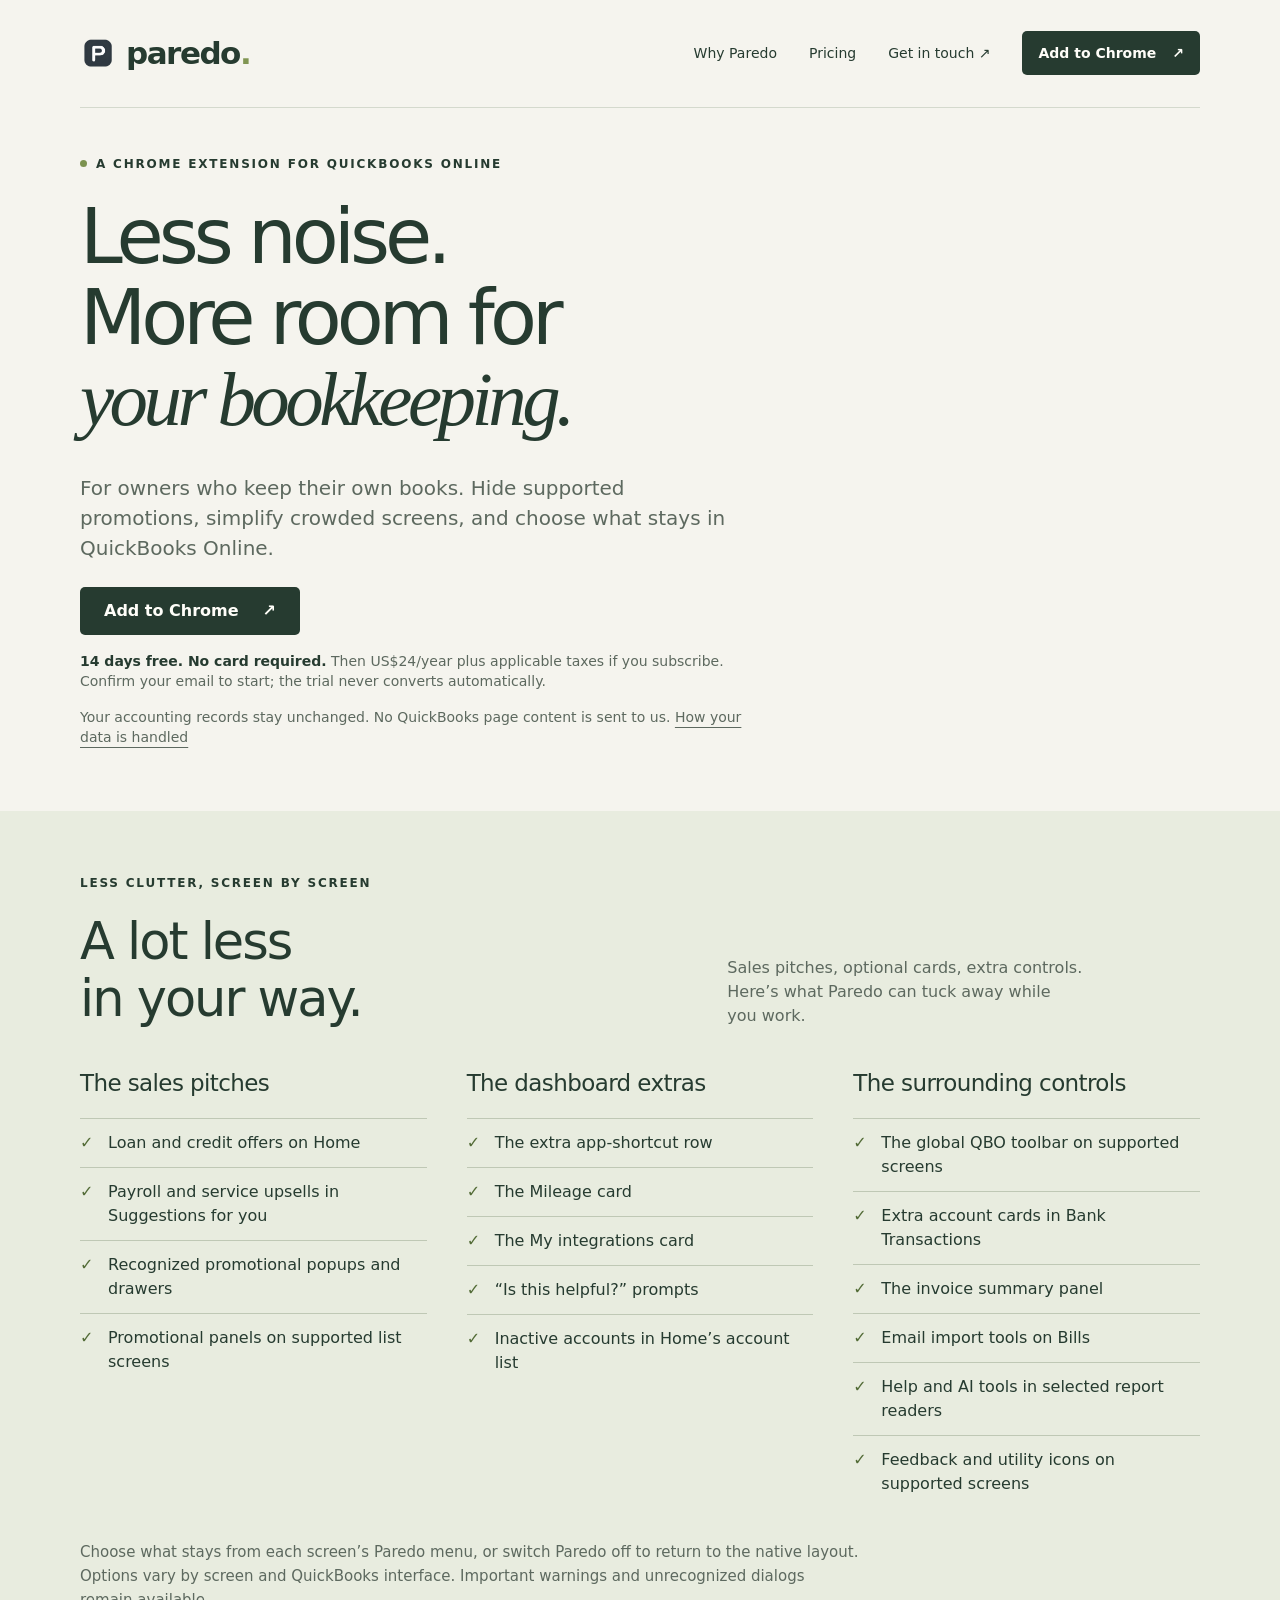
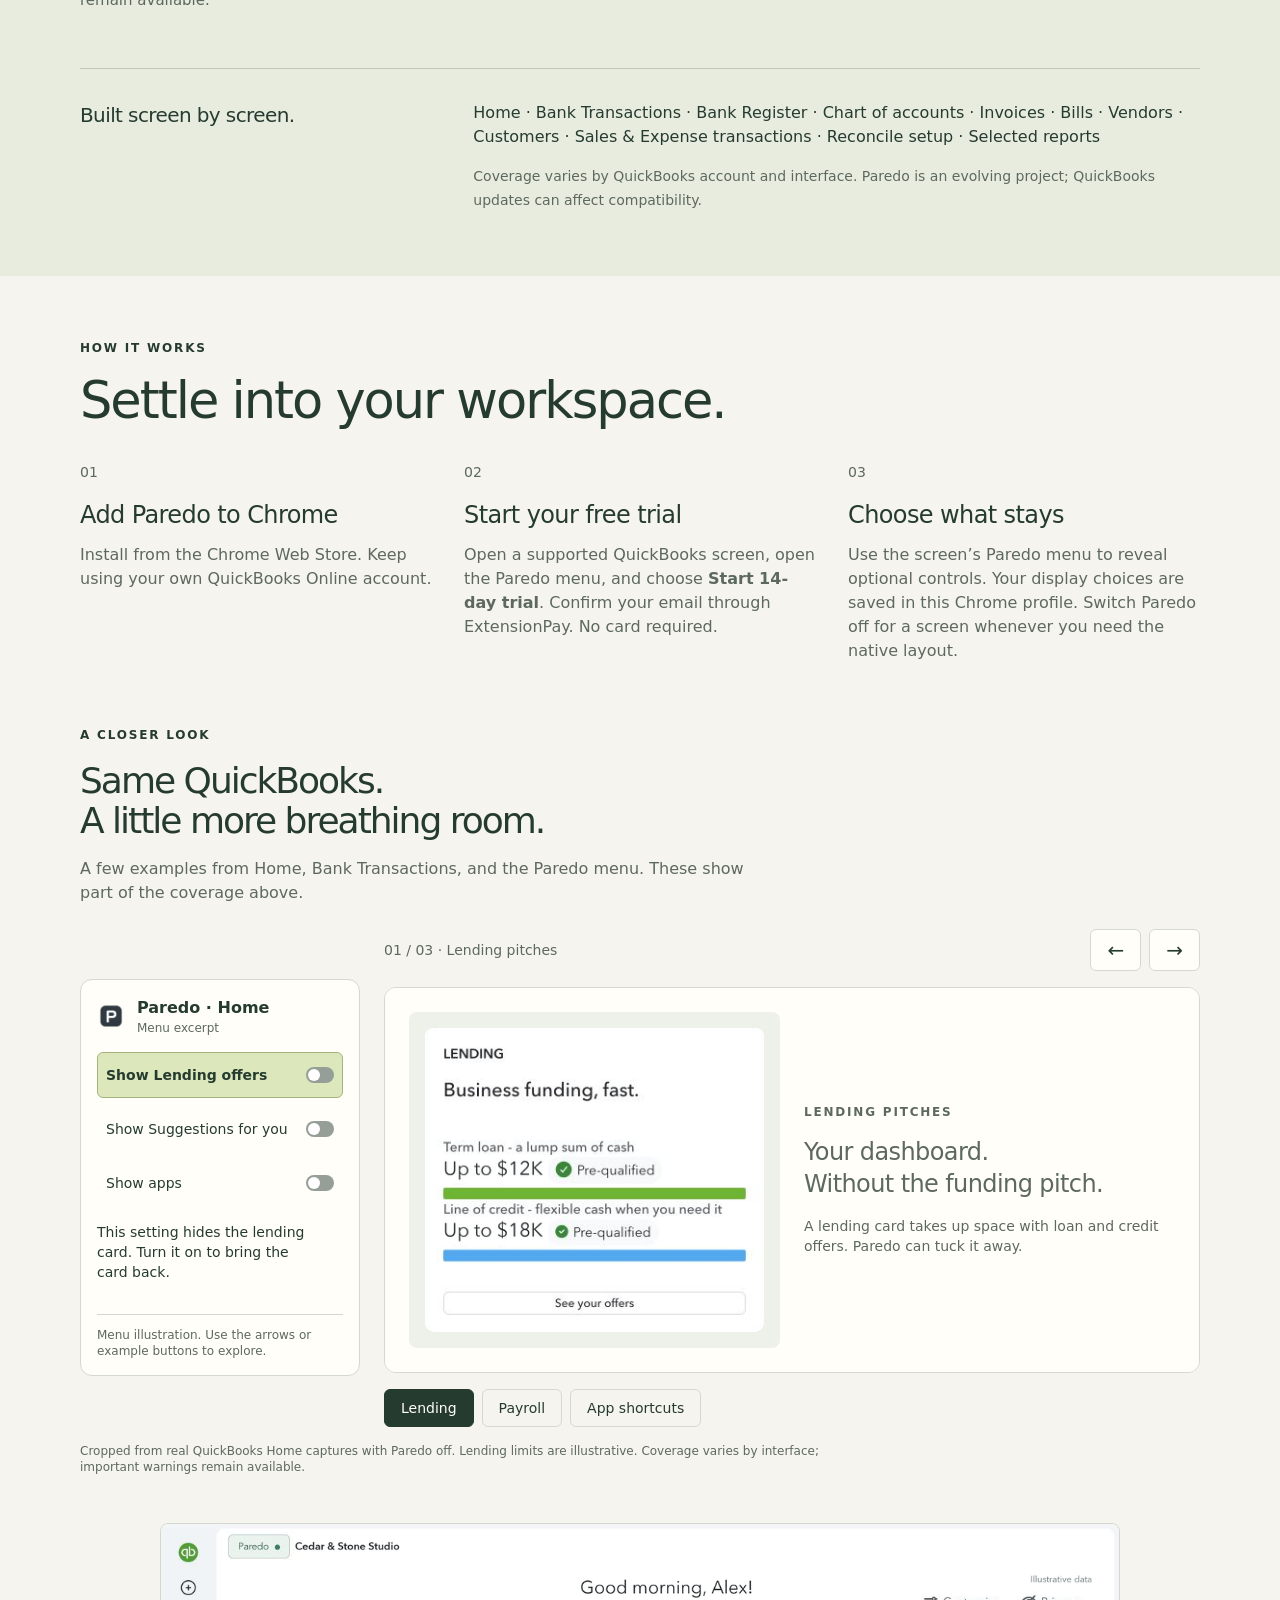
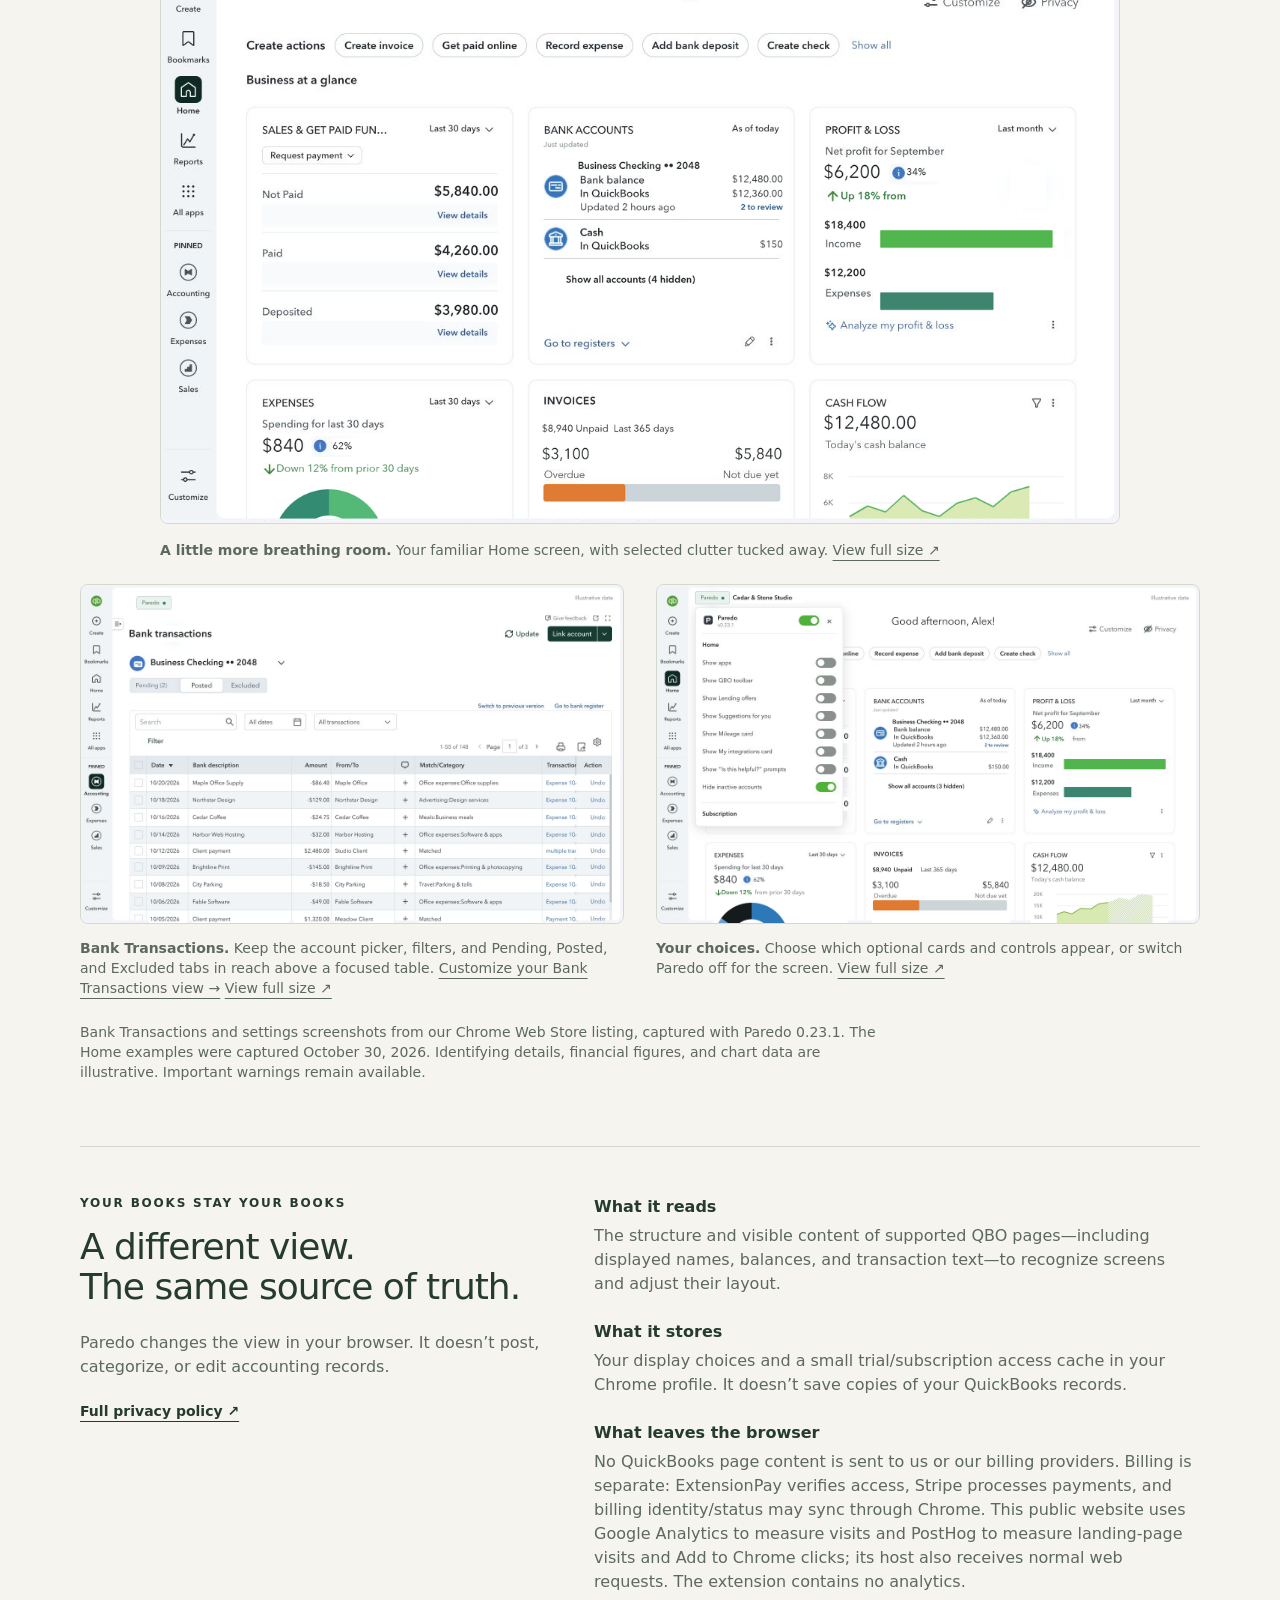
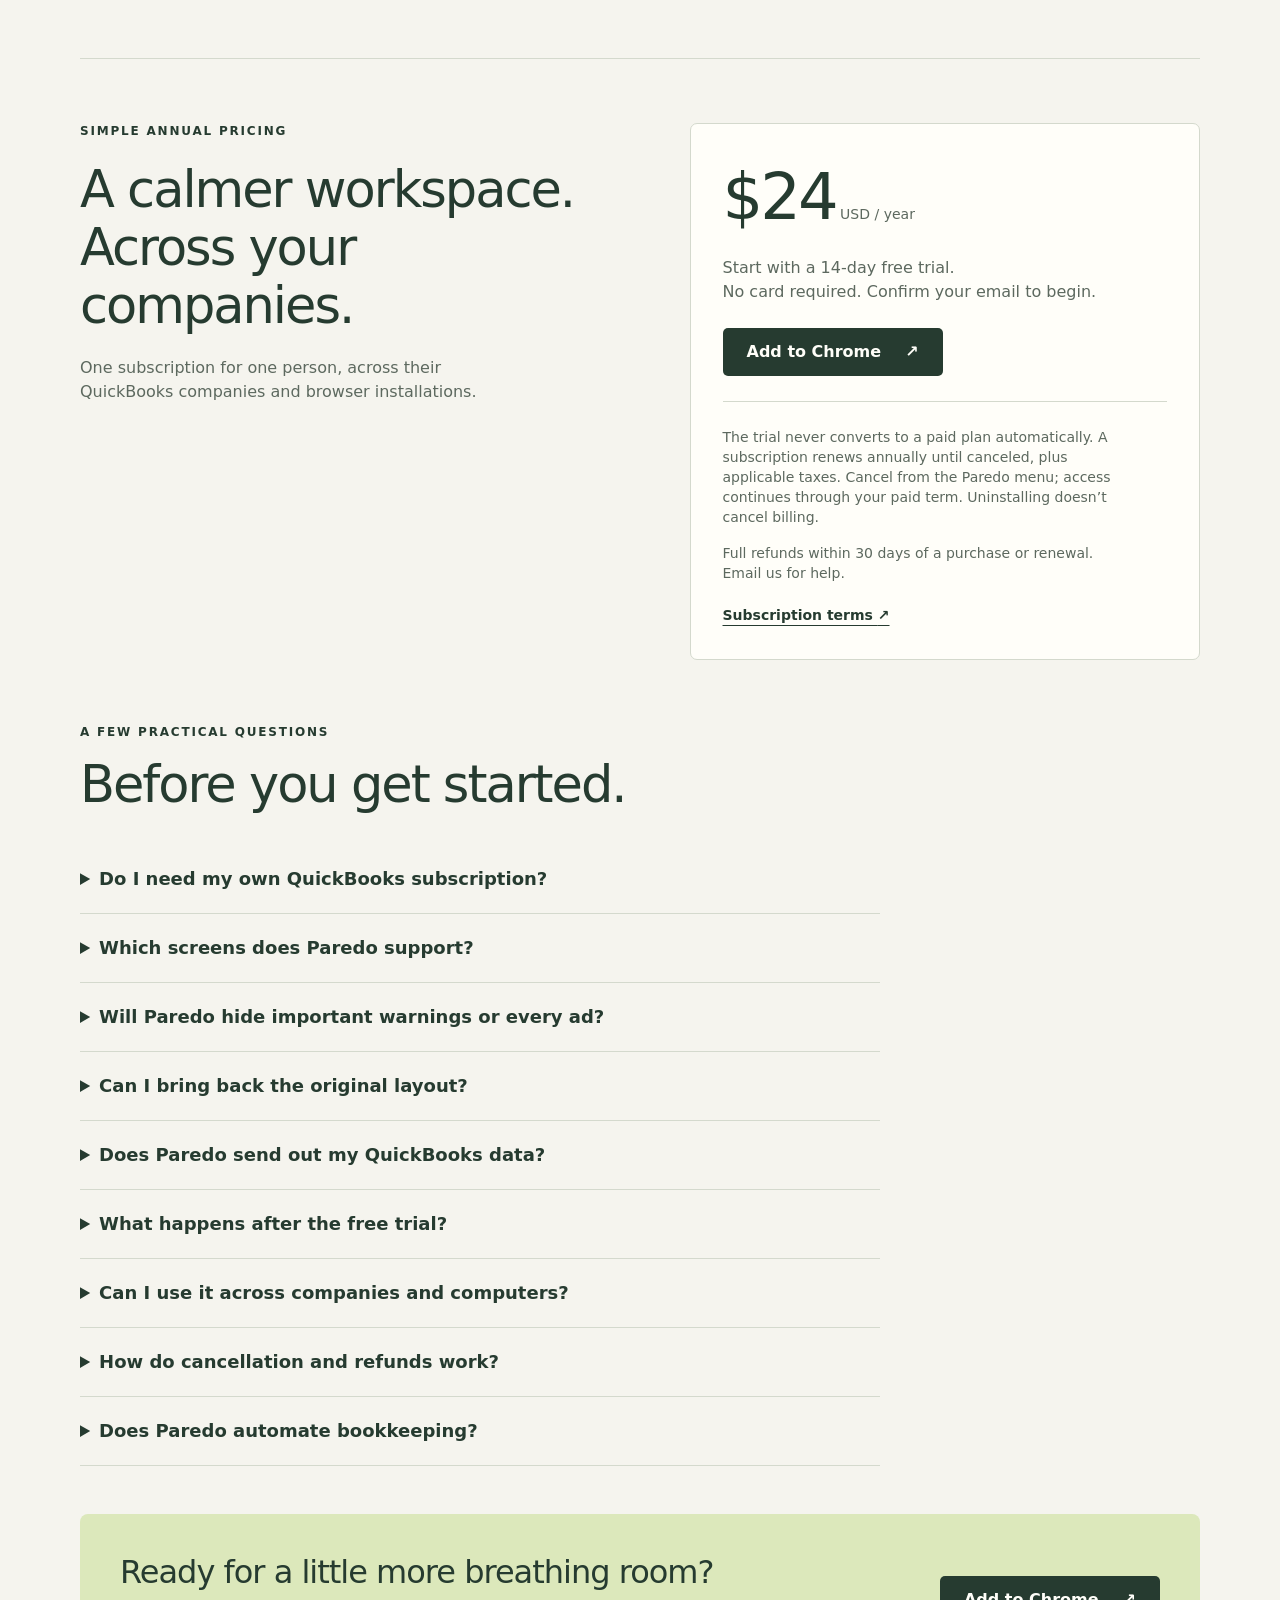
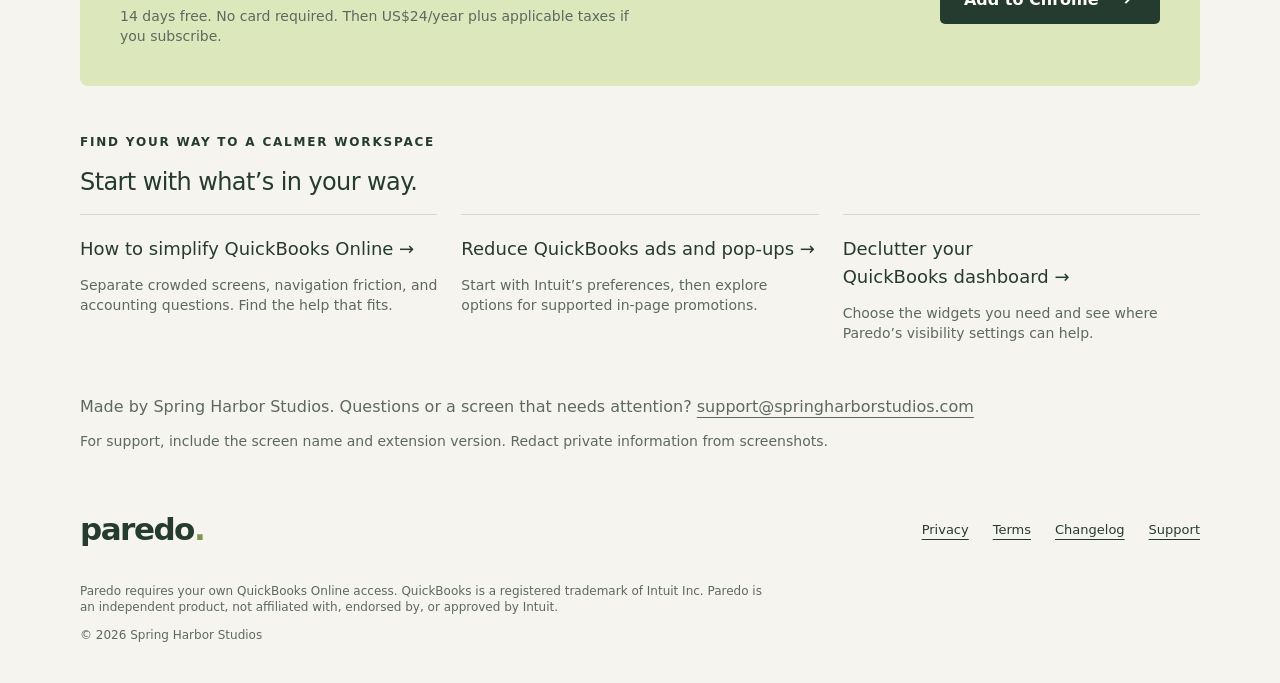
==== commit 8b31d233: "Lead homepage with concrete clutter checklist and move examples lower" ====
--- a/index.html
+++ b/index.html
@@ -56,7 +56,45 @@
 <p class="hero-assurance">Your accounting records stay unchanged. No QuickBooks page content is sent to us. <a href="#data-title">How your data is handled</a></p>
 </section>
 
-<section class="wrap product-view" aria-labelledby="product-title"><p class="eyebrow">See Paredo in action</p><h2 id="product-title">Your menu.<br>A little less in the way.</h2><p class="gallery-intro">Follow the highlighted Home setting to see what Paredo hides. Your choices stay in your hands.</p>
+<section class="experience" id="experience">
+<div class="wrap"><div class="section-heading"><p class="eyebrow">Less clutter, screen by screen</p><h2>A lot less<br>in your way.</h2><p>Sales pitches, optional cards, extra controls. Here’s what Paredo can tuck away while you work.</p></div>
+<div class="clutter-checklists">
+<div><h3>The sales pitches</h3><ul>
+<li>Loan and credit offers on Home</li>
+<li>Payroll and service upsells in Suggestions for you</li>
+<li>Recognized promotional popups and drawers</li>
+<li>Promotional panels on supported list screens</li>
+</ul></div>
+<div><h3>The dashboard extras</h3><ul>
+<li>The extra app-shortcut row</li>
+<li>The Mileage card</li>
+<li>The My integrations card</li>
+<li>“Is this helpful?” prompts</li>
+<li>Inactive accounts in Home’s account list</li>
+</ul></div>
+<div><h3>The surrounding controls</h3><ul>
+<li>The global QBO toolbar on supported screens</li>
+<li>Extra account cards in Bank Transactions</li>
+<li>The invoice summary panel</li>
+<li>Email import tools on Bills</li>
+<li>Help and AI tools in selected report readers</li>
+<li>Feedback and utility icons on supported screens</li>
+</ul></div>
+</div>
+<p class="checklist-note">Choose what stays from each screen’s Paredo menu, or switch Paredo off to return to the native layout. Options vary by screen and QuickBooks interface. Important warnings and unrecognized dialogs remain available.</p>
+<div class="coverage" id="coverage"><h3>Built screen by screen.</h3><div><p>Home · Bank Transactions · Bank Register · Chart of accounts · Invoices · Bills · Vendors · Customers · Sales &amp; Expense transactions · Reconcile setup · Selected reports</p><p class="small">Coverage varies by QuickBooks account and interface. Paredo is an evolving project; QuickBooks updates can affect compatibility.</p></div></div>
+</div>
+</section>
+
+
+<section class="wrap setup" aria-labelledby="setup-title">
+<p class="eyebrow">How it works</p><h2 id="setup-title">Settle into your workspace.</h2>
+<ol class="setup-steps">
+<li><h3>Add Paredo to Chrome</h3><p>Install from the Chrome Web Store. Keep using your own QuickBooks Online account.</p></li>
+<li><h3>Start your free trial</h3><p>Open a supported QuickBooks screen, open the Paredo menu, and choose <strong>Start 14-day trial</strong>. Confirm your email through ExtensionPay. No card required.</p></li>
+<li><h3>Choose what stays</h3><p>Use the screen’s Paredo menu to reveal optional controls. Your display choices are saved in this Chrome profile. Switch Paredo off for a screen whenever you need the native layout.</p></li>
+</ol></section>
+<section class="wrap product-view" aria-labelledby="product-title"><p class="eyebrow">A closer look</p><h2 id="product-title">Same QuickBooks.<br>A little more breathing room.</h2><p class="gallery-intro">A few examples from Home, Bank Transactions, and the Paredo menu. These show part of the coverage above.</p>
 <div class="paredo-examples" id="comparisons">
 <div class="noise-workbench">
 <aside class="menu-guide" aria-label="Illustrated excerpt of the Paredo Home menu"><div class="menu-guide-header"><img src="assets/icon.png" width="28" height="28" alt=""><div><strong>Paredo · Home</strong><span>Menu excerpt</span></div></div><ul class="menu-options">
@@ -82,25 +120,6 @@
 <figure><a href="assets/paredo-banking.png" aria-label="Open full-size Bank Transactions screenshot"><img src="assets/paredo-banking.png" width="1280" height="800" alt="Bank Transactions with Paredo enabled, showing Posted transactions, account selector, filters, and Pending, Posted, and Excluded tabs. Illustrative data." loading="lazy"></a><figcaption><strong>Bank Transactions.</strong> Keep the account picker, filters, and Pending, Posted, and Excluded tabs in reach above a focused table. <a href="customize-quickbooks-bank-transactions/">Customize your Bank Transactions view →</a> <a href="assets/paredo-banking.png">View full size ↗</a></figcaption></figure>
 <figure><a href="assets/paredo-menu.png" aria-label="Open full-size Paredo settings screenshot"><img src="assets/paredo-menu.png" width="1280" height="800" alt="Paredo Home menu with the screen on/off switch and visibility options for the toolbar, offers, optional cards, and inactive accounts. Illustrative data." loading="lazy"></a><figcaption><strong>Your choices.</strong> Choose which optional cards and controls appear, or switch Paredo off for the screen. <a href="assets/paredo-menu.png">View full size ↗</a></figcaption></figure>
 </div><p class="gallery-note">Bank Transactions and settings screenshots from our Chrome Web Store listing, captured with Paredo 0.23.1. The Home examples were captured October 30, 2026. Identifying details, financial figures, and chart data are illustrative. Important warnings remain available.</p></section>
-<section class="experience" id="experience">
-<div class="wrap"><div class="section-heading"><p class="eyebrow">A little less in the way</p><h2>Your books deserve<br>your attention.</h2><p>The clutter around them doesn’t. Paredo makes small, considered changes to selected QuickBooks Online screens.</p></div>
-<div class="features">
-<article><span class="number">01 / LESS DISTRACTION</span><h3>Fewer sales pitches.<br>More breathing room.</h3><p>Tuck away supported promotional popups, ads, and upsells. Important warnings and unrecognized dialogs remain available.</p></article>
-<article><span class="number">02 / A CLEARER VIEW</span><h3>The details you need,<br>with room to read.</h3><p>Trim crowded headers, extra account cards, and secondary controls so your tables and figures have more space.</p></article>
-<article><span class="number">03 / YOUR PREFERENCES</span><h3>Keep what matters.<br>Reveal the rest.</h3><p>Choose visibility options from the Paredo menu on each supported screen. Switch it off whenever you want the native layout.</p></article>
-</div>
-<div class="coverage" id="coverage"><h3>Built screen by screen.</h3><div><p>Home · Bank Transactions · Bank Register · Chart of accounts · Invoices · Bills · Vendors · Customers · Sales &amp; Expense transactions · Reconcile setup · Selected reports</p><p class="small">Coverage varies by QuickBooks account and interface. Paredo is an evolving project; QuickBooks updates can affect compatibility.</p></div></div>
-</div>
-</section>
-
-
-<section class="wrap setup" aria-labelledby="setup-title">
-<p class="eyebrow">How it works</p><h2 id="setup-title">Settle into your workspace.</h2>
-<ol class="setup-steps">
-<li><h3>Add Paredo to Chrome</h3><p>Install from the Chrome Web Store. Keep using your own QuickBooks Online account.</p></li>
-<li><h3>Start your free trial</h3><p>Open a supported QuickBooks screen, open the Paredo menu, and choose <strong>Start 14-day trial</strong>. Confirm your email through ExtensionPay. No card required.</p></li>
-<li><h3>Choose what stays</h3><p>Use the screen’s Paredo menu to reveal optional controls. Your display choices are saved in this Chrome profile. Switch Paredo off for a screen whenever you need the native layout.</p></li>
-</ol></section>
 <section class="wrap data-summary" aria-labelledby="data-title"><div class="data-heading"><p class="eyebrow">Your books stay your books</p><h2 id="data-title">A different view.<br>The same source of truth.</h2><p class="data-intro">Paredo changes the view in your browser. It doesn’t post, categorize, or edit accounting records.</p><a class="text-link" href="privacy/">Full privacy policy ↗</a></div><dl><div><dt>What it reads</dt><dd>The structure and visible content of supported QBO pages—including displayed names, balances, and transaction text—to recognize screens and adjust their layout.</dd></div><div><dt>What it stores</dt><dd>Your display choices and a small trial/subscription access cache in your Chrome profile. It doesn’t save copies of your QuickBooks records.</dd></div><div><dt>What leaves the browser</dt><dd>No QuickBooks page content is sent to us or our billing providers. Billing is separate: ExtensionPay verifies access, Stripe processes payments, and billing identity/status may sync through Chrome. This public website uses Google Analytics to measure visits and PostHog to measure landing-page visits and Add to Chrome clicks; its host also receives normal web requests. The extension contains no analytics.</dd></div></dl></section>
 <section class="wrap pricing" id="pricing"><div><p class="eyebrow">Simple annual pricing</p><h2>A calmer workspace.<br>Across your companies.</h2><p>One subscription for one person, across their QuickBooks companies and browser installations.</p></div><div class="price-box"><p class="price">$24<span> USD / year</span></p><p>Start with a 14-day free trial.<br>No card required. Confirm your email to begin.</p><a class="button" data-analytics-location="pricing" href="https://chromewebstore.google.com/detail/paredo-for-quickbooks-onl/edfmgjiomglckbgdeckoifindgncdonn">Add to Chrome <span aria-hidden="true">↗</span></a><hr><p class="small">The trial never converts to a paid plan automatically. A subscription renews annually until canceled, plus applicable taxes. Cancel from the Paredo menu; access continues through your paid term. Uninstalling doesn’t cancel billing.</p><p class="small">Full refunds within 30 days of a purchase or renewal. Email us for help.</p><a class="text-link" href="terms/">Subscription terms <span aria-hidden="true">↗</span></a></div></section>
 <section class="wrap faq" aria-labelledby="faq-title"><p class="eyebrow">A few practical questions</p><h2 id="faq-title">Before you get started.</h2><div class="faq-list"><details><summary>Do I need my own QuickBooks subscription?</summary><p>Yes. Paredo is a Chrome extension for selected QuickBooks Online screens. It requires your own QuickBooks Online access and does not replace QuickBooks.</p></details><details><summary>Which screens does Paredo support?</summary><p>Home, Bank Transactions, Bank Register, Chart of accounts, Invoices, Bills, Vendors, Customers, Sales and Expense transactions, Reconcile setup, and selected reports. Coverage varies by account and interface. QuickBooks updates can affect compatibility.</p></details><details><summary>Will Paredo hide important warnings or every ad?</summary><p>Paredo targets recognized promotional popups, ads, and upsells on supported screens. Important warnings and unrecognized dialogs remain available. It does not promise to remove every promotion.</p></details><details><summary>Can I bring back the original layout?</summary><p>Yes. Switch Paredo off for the screen from its menu to return to the native layout. You can also reveal supported optional controls individually. If a screen looks wrong, turn Paredo off and contact support.</p></details><details><summary>Does Paredo send out my QuickBooks data?</summary><p>No QuickBooks page content is sent to Spring Harbor Studios or our billing providers. Paredo reads visible page content locally to adjust the display. Trial and payment information are handled separately, as explained above and in the <a href="privacy/">privacy policy</a>.</p></details><details><summary>What happens after the free trial?</summary><p>Your trial lasts 14 days after email confirmation and never converts automatically. Subscribe if you want to continue using Paredo. Without active access, QuickBooks remains usable in its native layout.</p></details><details><summary>Can I use it across companies and computers?</summary><p>One subscription covers one person across their QuickBooks companies and browser installations. Use Restore paid access with your purchase email on another installation. Display preferences stay local to each Chrome profile.</p></details><details><summary>How do cancellation and refunds work?</summary><p>A paid subscription renews annually until canceled. Use Manage subscription in the Paredo menu to stop renewal; access continues through your paid term. Uninstalling does not cancel billing. Full refunds are available within 30 days of purchase or renewal. <a href="support/">Contact support</a> for help.</p></details><details><summary>Does Paredo automate bookkeeping?</summary><p>Paredo focuses on the view around your bookkeeping. It does not automate accounting decisions, repair bank connections, or provide batch transaction tools.</p></details></div></section>
--- a/home.css
+++ b/home.css
@@ -72,3 +72,13 @@
  .homepage .footer-top{flex-wrap:wrap}.homepage .header .brand{font-size:24px}
 }
 @media(max-width:400px){.homepage .header nav>a[href="#pricing"]{display:none}.homepage .header{flex-wrap:nowrap}.homepage .header nav{flex-wrap:nowrap}.homepage .nav-install{padding:8px 12px;gap:12px}}
+
+/* Concrete coverage leads; product examples follow setup. */
+.clutter-checklists{display:grid;grid-template-columns:repeat(3,minmax(0,1fr));gap:40px;margin-top:40px}
+.clutter-checklists h3{font-size:23px;line-height:30px;margin-bottom:20px}
+.clutter-checklists ul{list-style:none;padding:0;margin:0}
+.clutter-checklists li{position:relative;padding:12px 0 12px 28px;border-top:1px solid #bfc8b5;font-size:16px;line-height:24px}
+.clutter-checklists li::before{content:"✓";position:absolute;left:0;color:#526b36;font-weight:700}
+.checklist-note{max-width:800px;margin-top:32px;color:var(--muted);font-size:15px;line-height:24px}
+.homepage .setup + .product-view{padding-top:0;padding-bottom:64px}
+@media(max-width:760px){.clutter-checklists{grid-template-columns:1fr;gap:32px;margin-top:32px}.homepage .setup + .product-view{padding-bottom:40px}}
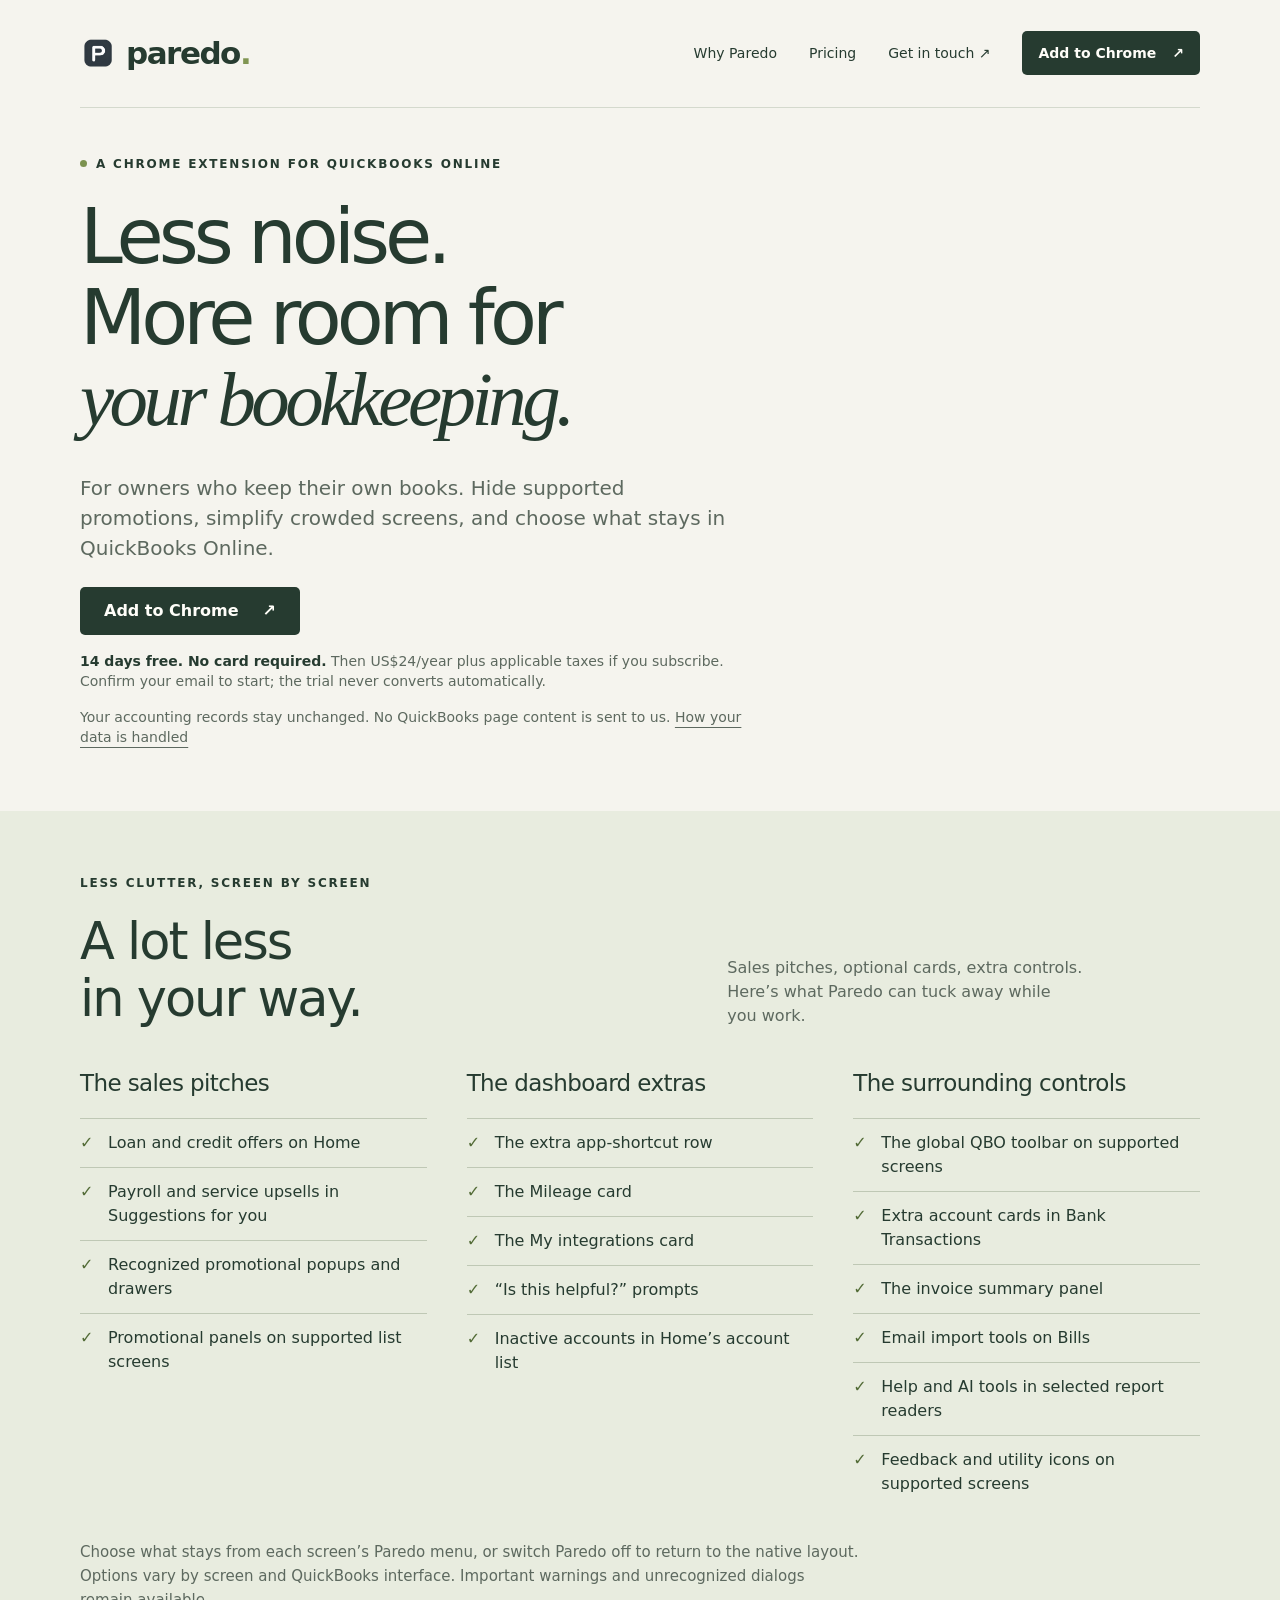
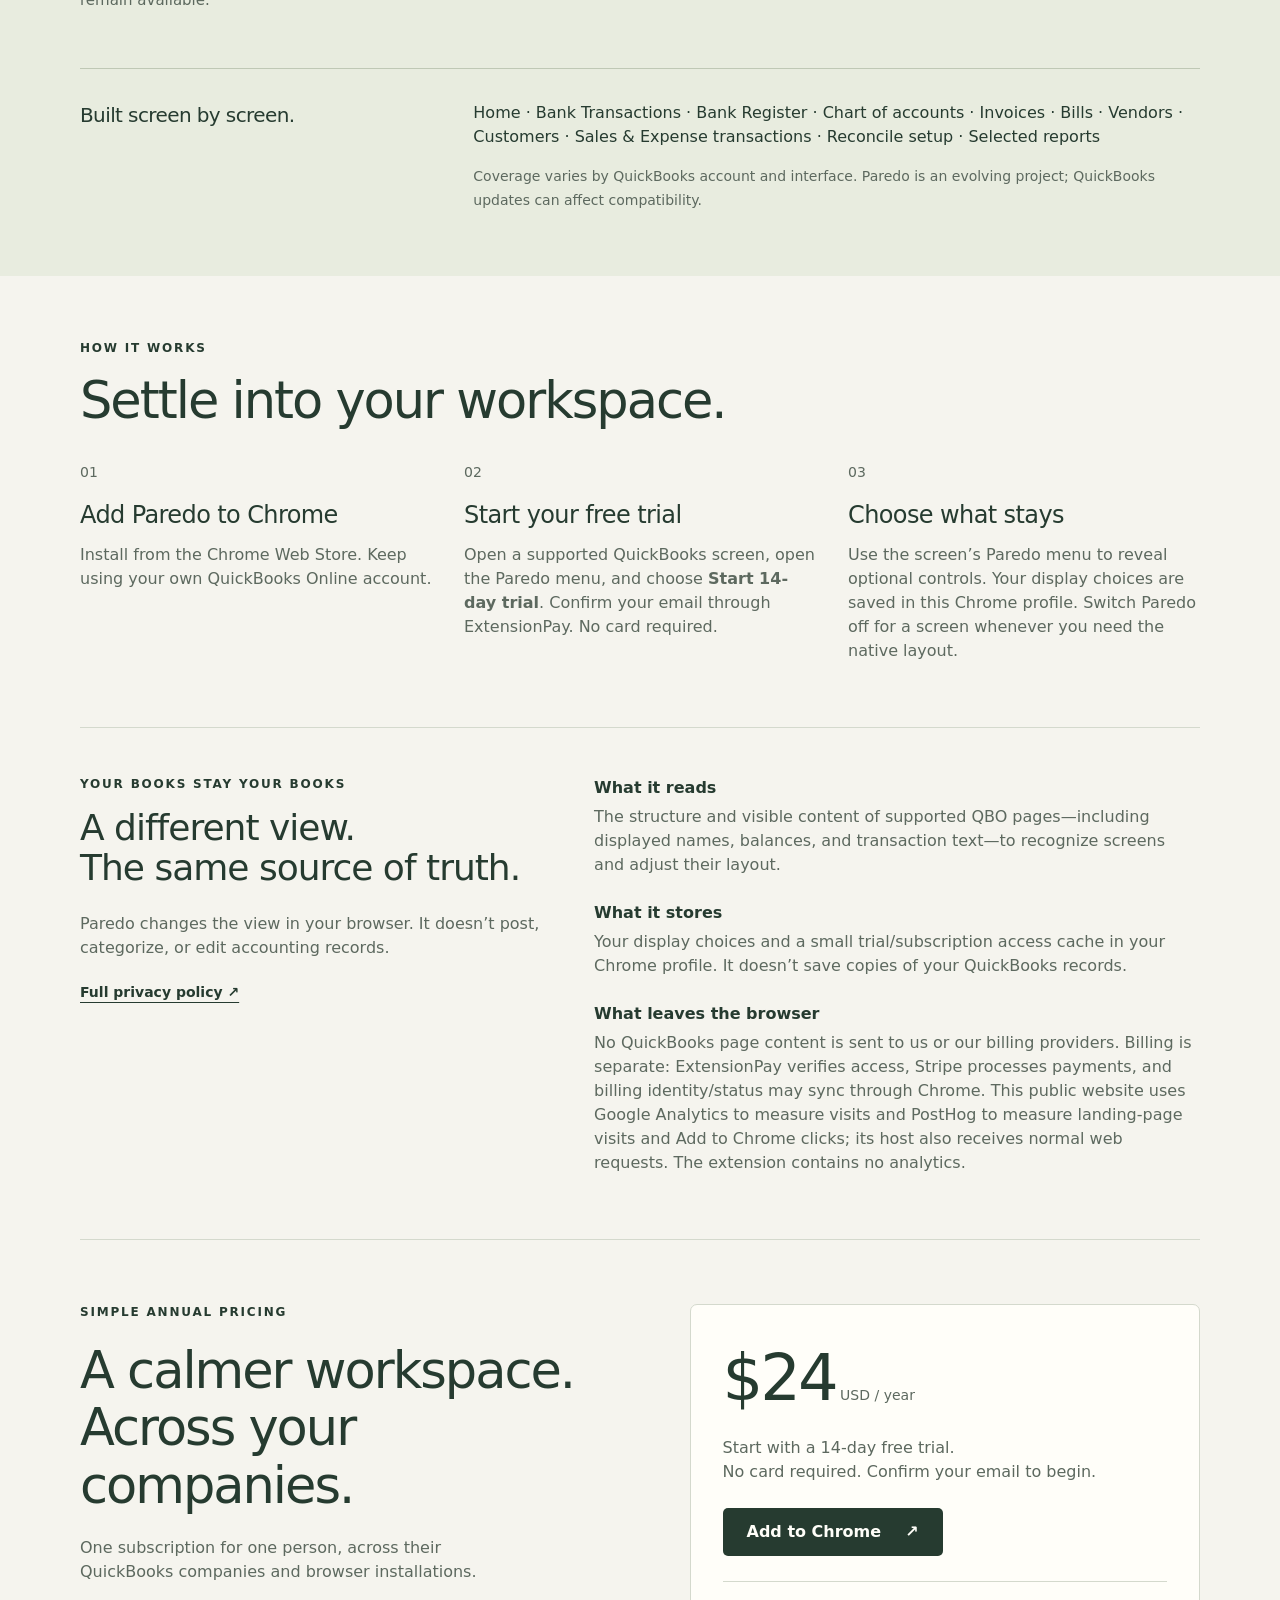
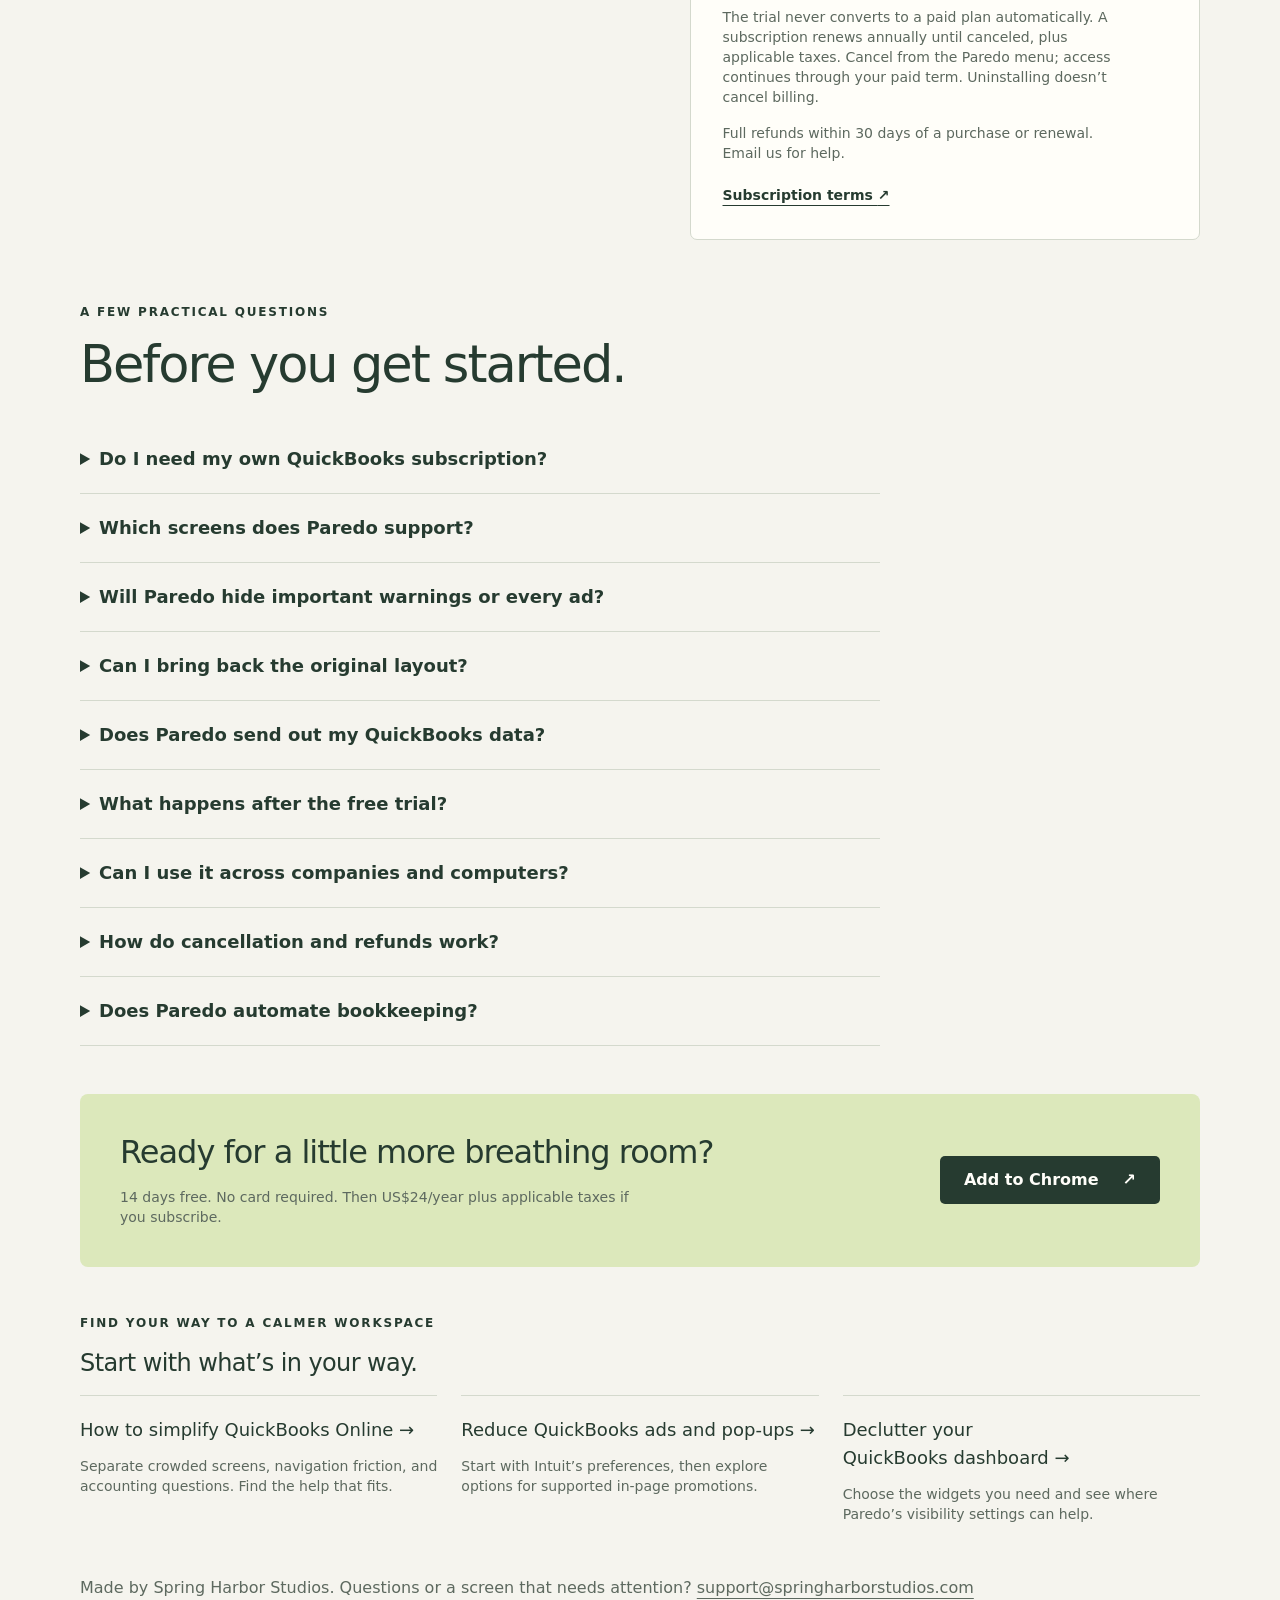
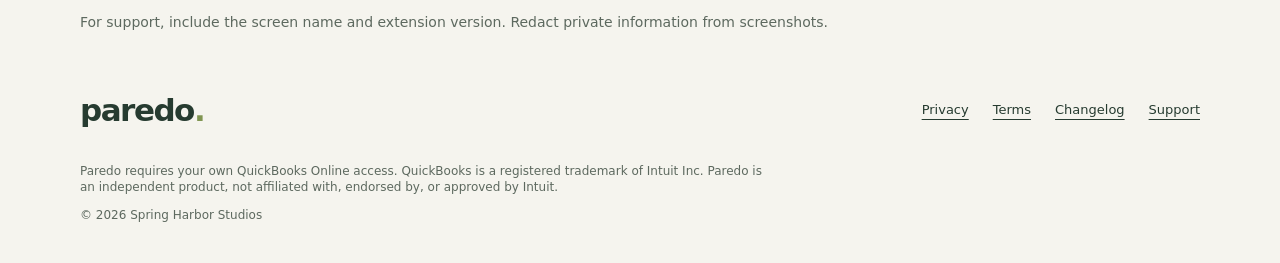
==== commit 543b1e02: "Remove homepage screenshot and menu demo section" ====
--- a/index.html
+++ b/index.html
@@ -36,8 +36,6 @@
 <link rel="stylesheet" href="style.css">
 <link rel="stylesheet" href="articles.css">
 <link rel="stylesheet" href="home.css">
-<link rel="stylesheet" href="comparisons.css?v=6">
-<script defer src="comparisons.js?v=5"></script>
 <link rel="canonical" href="https://getparedo.app/">
 </head>
 <body class="homepage">
@@ -94,32 +92,6 @@
 <li><h3>Start your free trial</h3><p>Open a supported QuickBooks screen, open the Paredo menu, and choose <strong>Start 14-day trial</strong>. Confirm your email through ExtensionPay. No card required.</p></li>
 <li><h3>Choose what stays</h3><p>Use the screen’s Paredo menu to reveal optional controls. Your display choices are saved in this Chrome profile. Switch Paredo off for a screen whenever you need the native layout.</p></li>
 </ol></section>
-<section class="wrap product-view" aria-labelledby="product-title"><p class="eyebrow">A closer look</p><h2 id="product-title">Same QuickBooks.<br>A little more breathing room.</h2><p class="gallery-intro">A few examples from Home, Bank Transactions, and the Paredo menu. These show part of the coverage above.</p>
-<div class="paredo-examples" id="comparisons">
-<div class="noise-workbench">
-<aside class="menu-guide" aria-label="Illustrated excerpt of the Paredo Home menu"><div class="menu-guide-header"><img src="assets/icon.png" width="28" height="28" alt=""><div><strong>Paredo · Home</strong><span>Menu excerpt</span></div></div><ul class="menu-options">
-<li data-menu-setting="lending" class="menu-example is-current"><span>Show Lending offers</span><span class="menu-switch" aria-hidden="true"></span></li>
-<li data-menu-setting="suggestions" class="menu-example"><span>Show Suggestions for you</span><span class="menu-switch" aria-hidden="true"></span></li>
-<li data-menu-setting="apps" class="menu-example"><span>Show apps</span><span class="menu-switch" aria-hidden="true"></span></li>
-</ul><p class="menu-annotation" id="menu-annotation" aria-live="polite">This setting hides the lending card. Turn it on to bring the card back.</p><p class="menu-guide-note">Menu illustration. Use the arrows or example buttons to explore.</p></aside>
-<div class="noise-demo">
-
-<div class="noise-controls" hidden data-noise-controls><p id="noise-status" aria-live="polite">01 / 03 · Lending pitches</p><div class="noise-arrows"><button type="button" id="noise-prev" aria-label="Previous example">←</button><button type="button" id="noise-next" aria-label="Next example">→</button></div></div>
-<div class="noise-track" id="noise-track" tabindex="0" role="region" aria-label="Examples of clutter Paredo can hide. Swipe or use the arrow keys to browse.">
-<figure class="noise-slide" data-title="Lending pitches" data-setting="lending"><div class="noise-image"><img src="assets/comparisons/lending-detail.png?v=3" width="352" height="316" alt="QuickBooks Home lending card offering a term loan and a line of credit. Limits are illustrative." loading="lazy"></div><figcaption><p class="eyebrow">Lending pitches</p><h3>Your dashboard.<br>Without the funding pitch.</h3><p>A lending card takes up space with loan and credit offers. Paredo can tuck it away.</p></figcaption></figure>
-<figure class="noise-slide" data-title="Payroll upsells" data-setting="suggestions"><div class="noise-image"><img src="assets/comparisons/payroll-detail.png?v=3" width="352" height="316" alt="QuickBooks Home add-on card advertising payroll with a Try free for 30 days action." loading="lazy"></div><figcaption><p class="eyebrow">Payroll upsells</p><h3>Keep your books.<br>Skip the sales pitch.</h3><p>The Suggestions for you section can include offers for additional services, like this payroll add-on.</p></figcaption></figure>
-<figure class="noise-slide" data-title="App shortcuts" data-setting="apps"><div class="noise-image"><img src="assets/comparisons/apps-detail.png" width="365" height="61" alt="Native QuickBooks Home app shortcuts for Accounting and Expenses &amp; Pay Bills, cropped from the extra shortcuts row." loading="lazy"></div><figcaption><p class="eyebrow">App shortcuts</p><h3>One less row.<br>More room for your books.</h3><p>Paredo can hide Home’s extra app-shortcut row while keeping QuickBooks’ side navigation available.</p></figcaption></figure>
-</div>
-<div class="noise-selectors" role="group" aria-label="Choose an example" hidden data-noise-controls><button type="button" data-example="0" aria-pressed="true">Lending</button><button type="button" data-example="1" aria-pressed="false">Payroll</button><button type="button" data-example="2" aria-pressed="false">App shortcuts</button></div>
-</div></div>
-<p class="noise-note">Cropped from real QuickBooks Home captures with Paredo off. Lending limits are illustrative. Coverage varies by interface; important warnings remain available.</p>
-</div>
-<figure class="clean-home"><a href="assets/comparisons/home-on.png" aria-label="Open full-size Home screenshot with Paredo enabled"><img src="assets/comparisons/home-on.png" width="1280" height="800" alt="QuickBooks Home with Paredo enabled: financial cards, compact account list, and native actions remain visible. Illustrative data." loading="lazy"></a><figcaption><strong>A little more breathing room.</strong> Your familiar Home screen, with selected clutter tucked away. <a href="assets/comparisons/home-on.png">View full size ↗</a></figcaption></figure>
-<div class="screenshot-gallery">
-
-<figure><a href="assets/paredo-banking.png" aria-label="Open full-size Bank Transactions screenshot"><img src="assets/paredo-banking.png" width="1280" height="800" alt="Bank Transactions with Paredo enabled, showing Posted transactions, account selector, filters, and Pending, Posted, and Excluded tabs. Illustrative data." loading="lazy"></a><figcaption><strong>Bank Transactions.</strong> Keep the account picker, filters, and Pending, Posted, and Excluded tabs in reach above a focused table. <a href="customize-quickbooks-bank-transactions/">Customize your Bank Transactions view →</a> <a href="assets/paredo-banking.png">View full size ↗</a></figcaption></figure>
-<figure><a href="assets/paredo-menu.png" aria-label="Open full-size Paredo settings screenshot"><img src="assets/paredo-menu.png" width="1280" height="800" alt="Paredo Home menu with the screen on/off switch and visibility options for the toolbar, offers, optional cards, and inactive accounts. Illustrative data." loading="lazy"></a><figcaption><strong>Your choices.</strong> Choose which optional cards and controls appear, or switch Paredo off for the screen. <a href="assets/paredo-menu.png">View full size ↗</a></figcaption></figure>
-</div><p class="gallery-note">Bank Transactions and settings screenshots from our Chrome Web Store listing, captured with Paredo 0.23.1. The Home examples were captured October 30, 2026. Identifying details, financial figures, and chart data are illustrative. Important warnings remain available.</p></section>
 <section class="wrap data-summary" aria-labelledby="data-title"><div class="data-heading"><p class="eyebrow">Your books stay your books</p><h2 id="data-title">A different view.<br>The same source of truth.</h2><p class="data-intro">Paredo changes the view in your browser. It doesn’t post, categorize, or edit accounting records.</p><a class="text-link" href="privacy/">Full privacy policy ↗</a></div><dl><div><dt>What it reads</dt><dd>The structure and visible content of supported QBO pages—including displayed names, balances, and transaction text—to recognize screens and adjust their layout.</dd></div><div><dt>What it stores</dt><dd>Your display choices and a small trial/subscription access cache in your Chrome profile. It doesn’t save copies of your QuickBooks records.</dd></div><div><dt>What leaves the browser</dt><dd>No QuickBooks page content is sent to us or our billing providers. Billing is separate: ExtensionPay verifies access, Stripe processes payments, and billing identity/status may sync through Chrome. This public website uses Google Analytics to measure visits and PostHog to measure landing-page visits and Add to Chrome clicks; its host also receives normal web requests. The extension contains no analytics.</dd></div></dl></section>
 <section class="wrap pricing" id="pricing"><div><p class="eyebrow">Simple annual pricing</p><h2>A calmer workspace.<br>Across your companies.</h2><p>One subscription for one person, across their QuickBooks companies and browser installations.</p></div><div class="price-box"><p class="price">$24<span> USD / year</span></p><p>Start with a 14-day free trial.<br>No card required. Confirm your email to begin.</p><a class="button" data-analytics-location="pricing" href="https://chromewebstore.google.com/detail/paredo-for-quickbooks-onl/edfmgjiomglckbgdeckoifindgncdonn">Add to Chrome <span aria-hidden="true">↗</span></a><hr><p class="small">The trial never converts to a paid plan automatically. A subscription renews annually until canceled, plus applicable taxes. Cancel from the Paredo menu; access continues through your paid term. Uninstalling doesn’t cancel billing.</p><p class="small">Full refunds within 30 days of a purchase or renewal. Email us for help.</p><a class="text-link" href="terms/">Subscription terms <span aria-hidden="true">↗</span></a></div></section>
 <section class="wrap faq" aria-labelledby="faq-title"><p class="eyebrow">A few practical questions</p><h2 id="faq-title">Before you get started.</h2><div class="faq-list"><details><summary>Do I need my own QuickBooks subscription?</summary><p>Yes. Paredo is a Chrome extension for selected QuickBooks Online screens. It requires your own QuickBooks Online access and does not replace QuickBooks.</p></details><details><summary>Which screens does Paredo support?</summary><p>Home, Bank Transactions, Bank Register, Chart of accounts, Invoices, Bills, Vendors, Customers, Sales and Expense transactions, Reconcile setup, and selected reports. Coverage varies by account and interface. QuickBooks updates can affect compatibility.</p></details><details><summary>Will Paredo hide important warnings or every ad?</summary><p>Paredo targets recognized promotional popups, ads, and upsells on supported screens. Important warnings and unrecognized dialogs remain available. It does not promise to remove every promotion.</p></details><details><summary>Can I bring back the original layout?</summary><p>Yes. Switch Paredo off for the screen from its menu to return to the native layout. You can also reveal supported optional controls individually. If a screen looks wrong, turn Paredo off and contact support.</p></details><details><summary>Does Paredo send out my QuickBooks data?</summary><p>No QuickBooks page content is sent to Spring Harbor Studios or our billing providers. Paredo reads visible page content locally to adjust the display. Trial and payment information are handled separately, as explained above and in the <a href="privacy/">privacy policy</a>.</p></details><details><summary>What happens after the free trial?</summary><p>Your trial lasts 14 days after email confirmation and never converts automatically. Subscribe if you want to continue using Paredo. Without active access, QuickBooks remains usable in its native layout.</p></details><details><summary>Can I use it across companies and computers?</summary><p>One subscription covers one person across their QuickBooks companies and browser installations. Use Restore paid access with your purchase email on another installation. Display preferences stay local to each Chrome profile.</p></details><details><summary>How do cancellation and refunds work?</summary><p>A paid subscription renews annually until canceled. Use Manage subscription in the Paredo menu to stop renewal; access continues through your paid term. Uninstalling does not cancel billing. Full refunds are available within 30 days of purchase or renewal. <a href="support/">Contact support</a> for help.</p></details><details><summary>Does Paredo automate bookkeeping?</summary><p>Paredo focuses on the view around your bookkeeping. It does not automate accounting decisions, repair bank connections, or provide batch transaction tools.</p></details></div></section>
--- a/home.css
+++ b/home.css
@@ -80,5 +80,4 @@
 .clutter-checklists li{position:relative;padding:12px 0 12px 28px;border-top:1px solid #bfc8b5;font-size:16px;line-height:24px}
 .clutter-checklists li::before{content:"✓";position:absolute;left:0;color:#526b36;font-weight:700}
 .checklist-note{max-width:800px;margin-top:32px;color:var(--muted);font-size:15px;line-height:24px}
-.homepage .setup + .product-view{padding-top:0;padding-bottom:64px}
-@media(max-width:760px){.clutter-checklists{grid-template-columns:1fr;gap:32px;margin-top:32px}.homepage .setup + .product-view{padding-bottom:40px}}
+@media(max-width:760px){.clutter-checklists{grid-template-columns:1fr;gap:32px;margin-top:32px}}
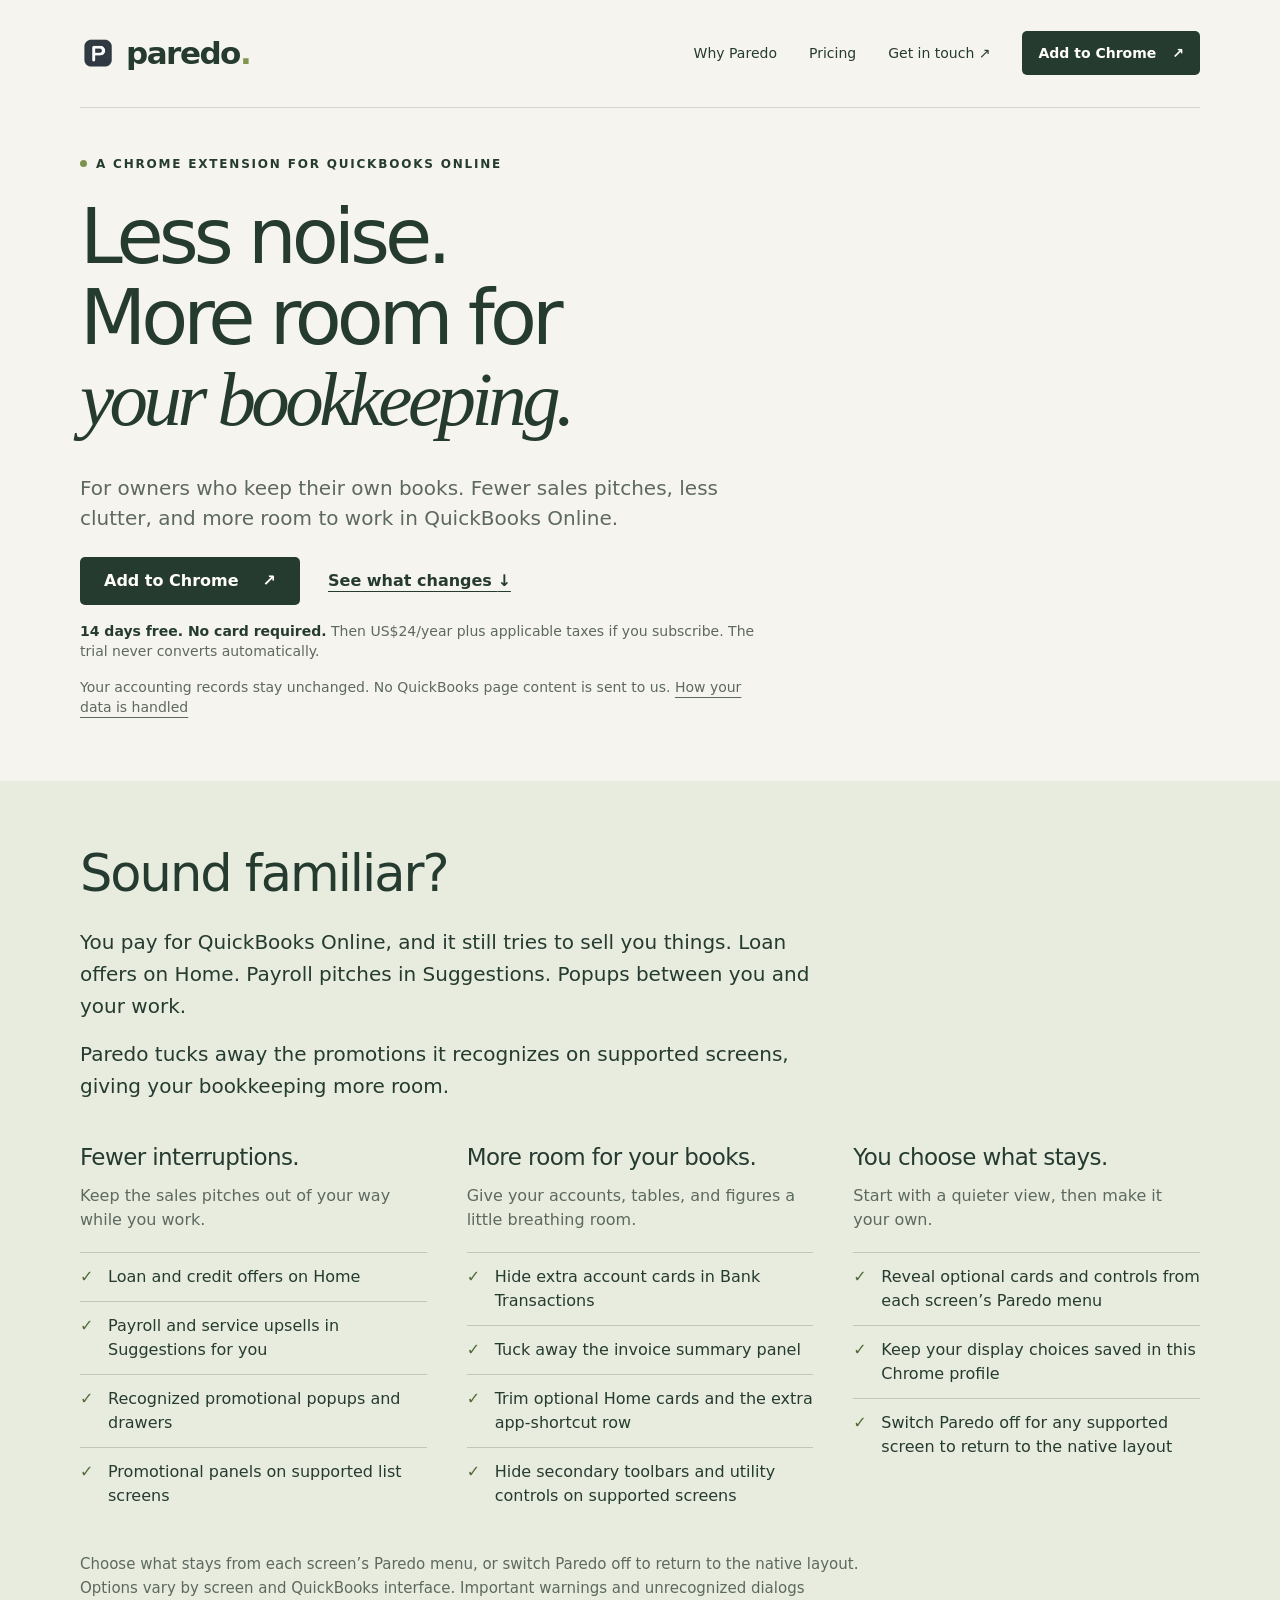
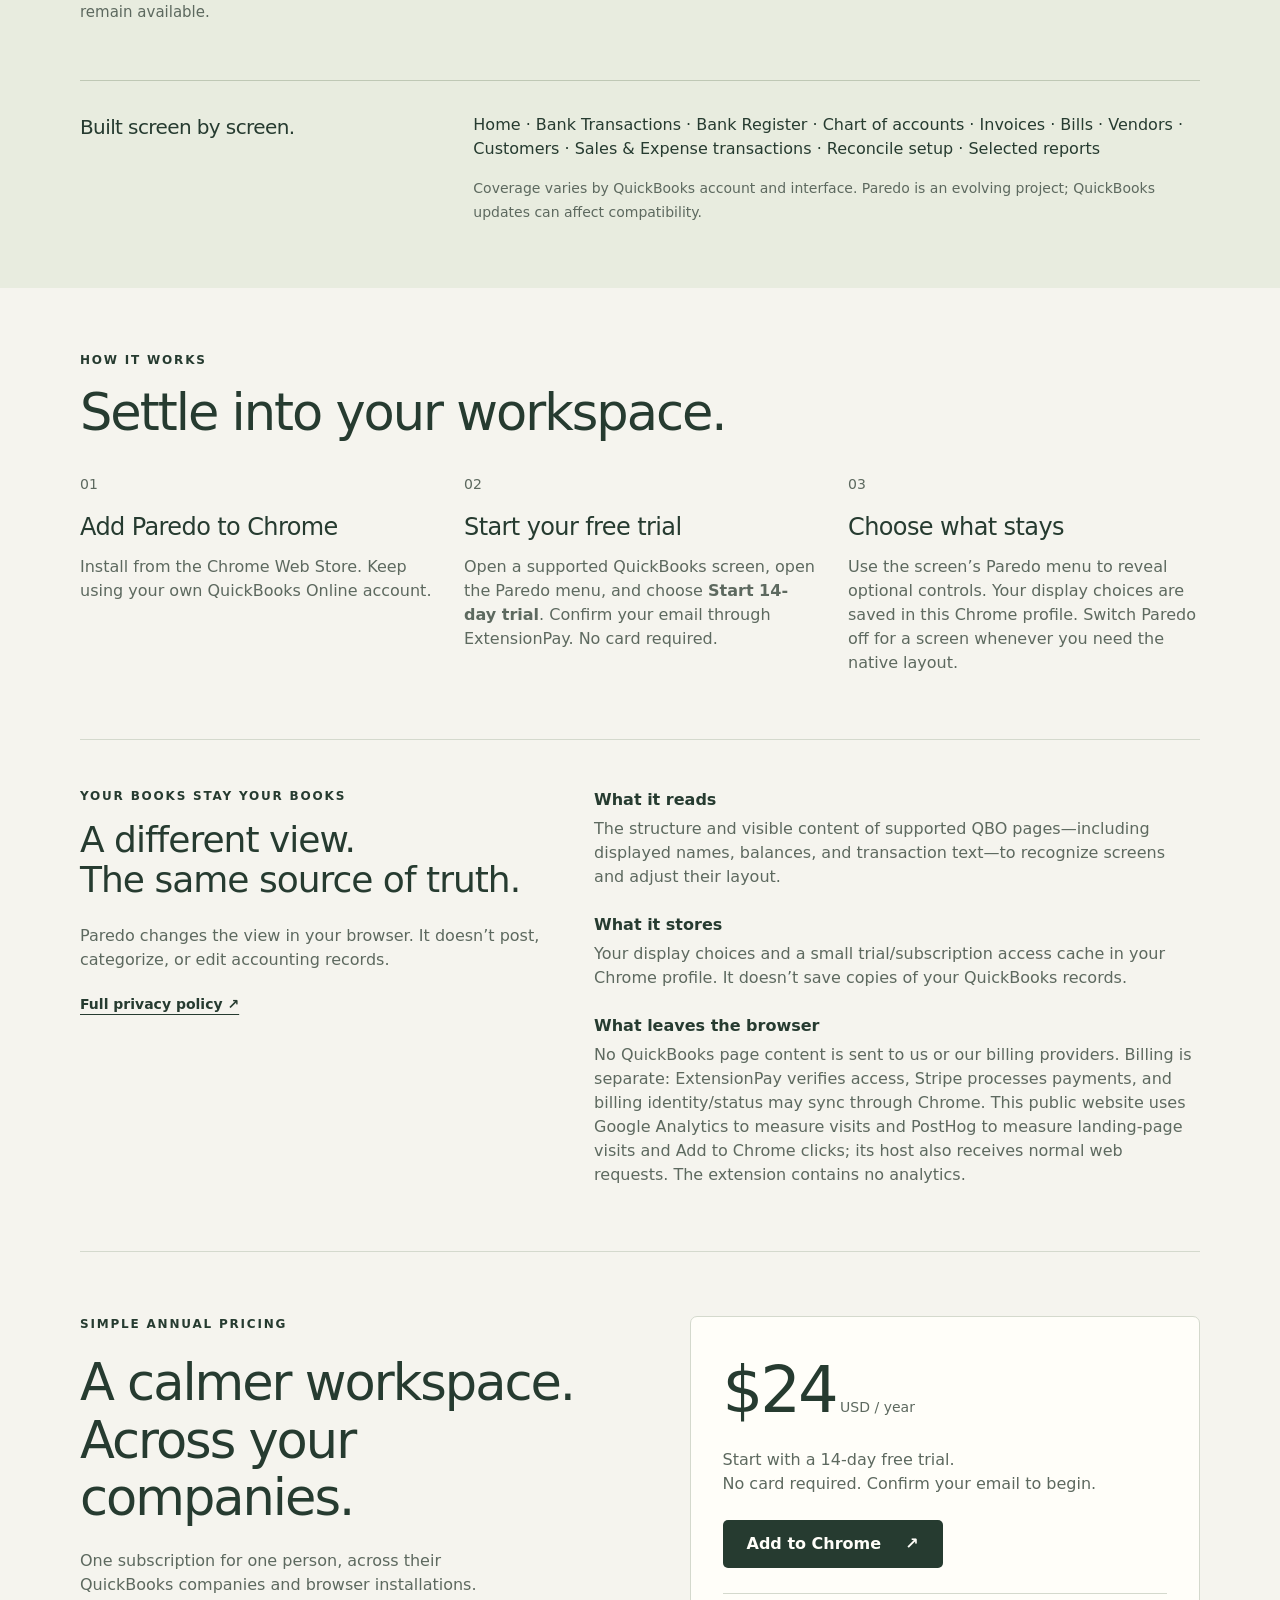
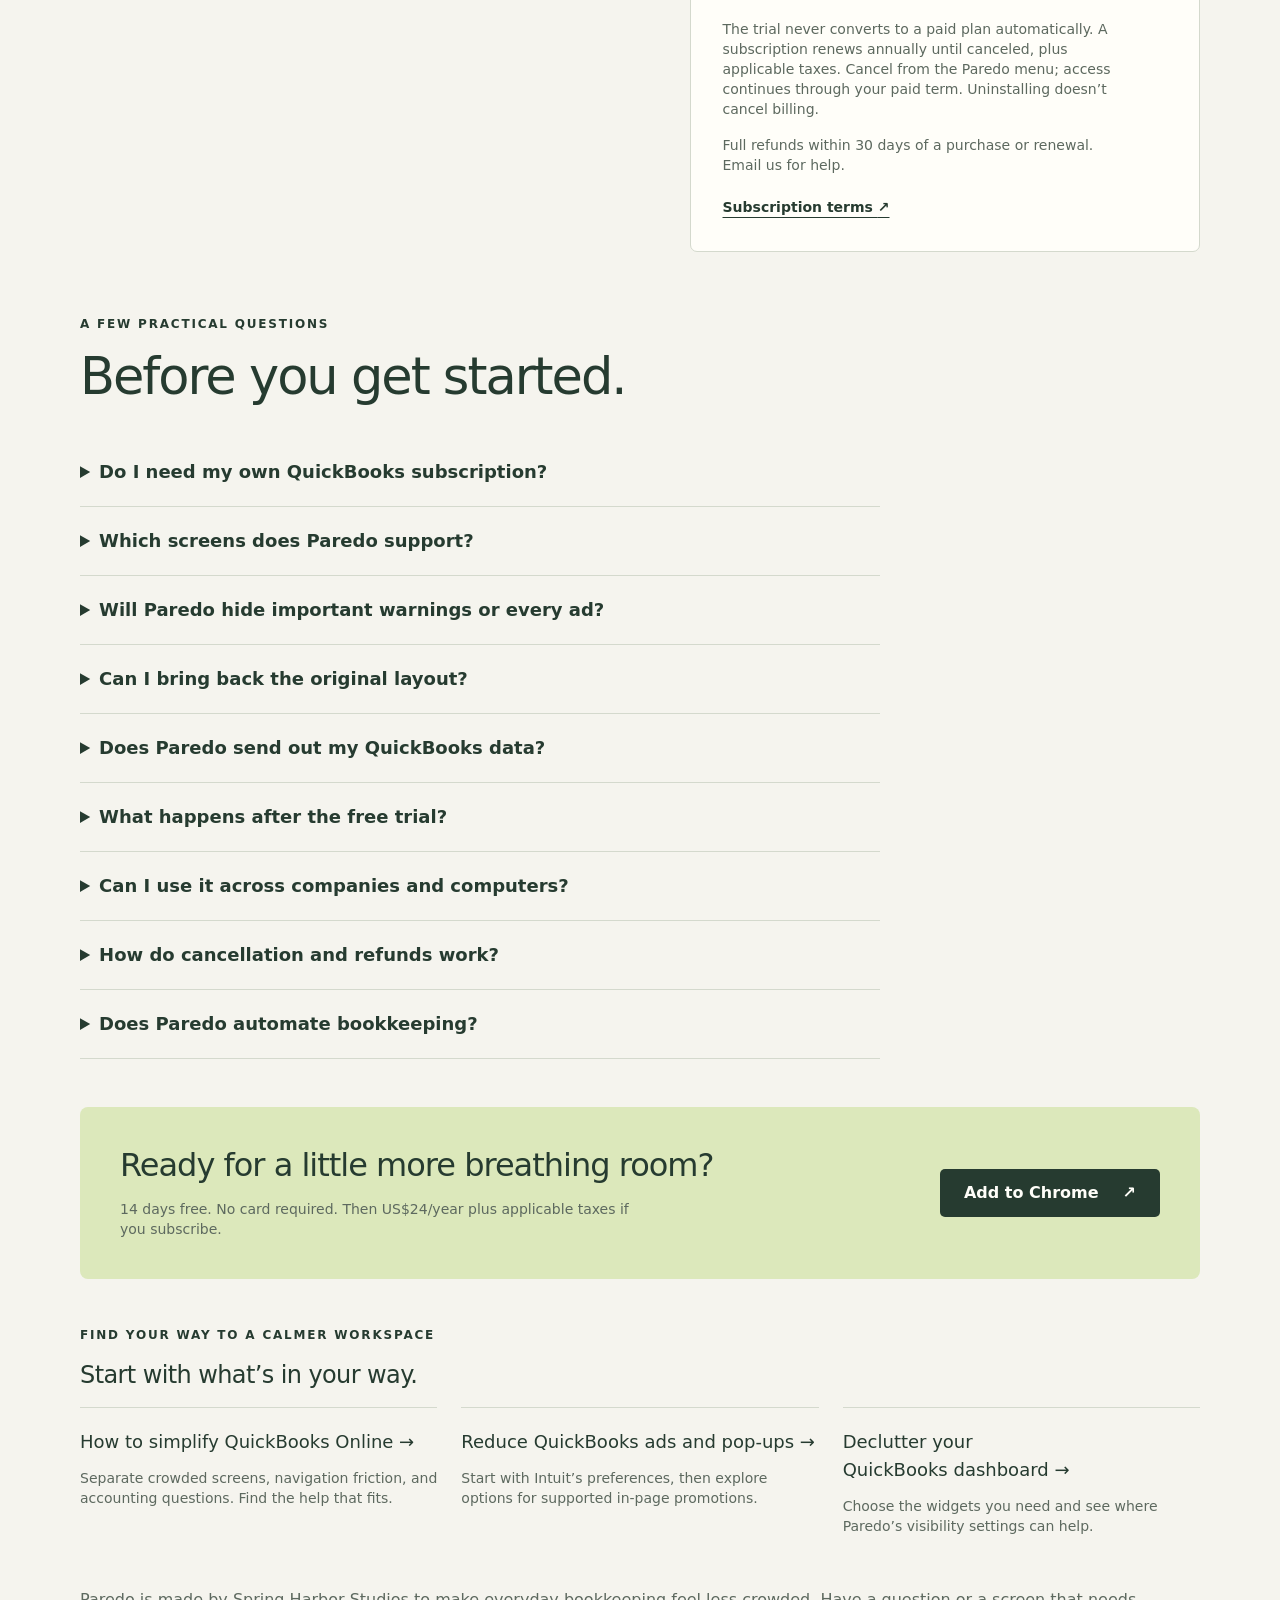
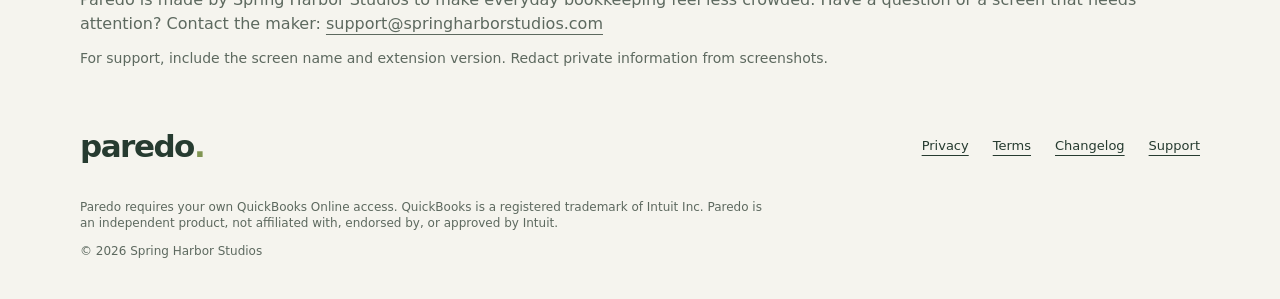
==== commit a6d00fde: "Refine landing page around bookkeeping benefits" ====
--- a/index.html
+++ b/index.html
@@ -48,35 +48,31 @@
 <section class="wrap hero">
 <p class="eyebrow"><span class="status-dot"></span> A Chrome extension for QuickBooks Online</p>
 <h1>Less noise.<br>More room for<br><em>your bookkeeping.</em></h1>
-<p class="audience-line">For owners who keep their own books. Hide supported promotions, simplify crowded screens, and choose what stays in QuickBooks Online.</p>
-<div class="hero-bottom"><a class="button" data-analytics-location="hero" href="https://chromewebstore.google.com/detail/paredo-for-quickbooks-onl/edfmgjiomglckbgdeckoifindgncdonn">Add to Chrome <span aria-hidden="true">↗</span></a></div>
-<p class="hero-offer"><strong>14 days free. No card required.</strong> Then US$24/year plus applicable taxes if you subscribe. Confirm your email to start; the trial never converts automatically.</p>
+<p class="audience-line">For owners who keep their own books. Fewer sales pitches, less clutter, and more room to work in QuickBooks Online.</p>
+<div class="hero-bottom"><a class="button" data-analytics-location="hero" href="https://chromewebstore.google.com/detail/paredo-for-quickbooks-onl/edfmgjiomglckbgdeckoifindgncdonn">Add to Chrome <span aria-hidden="true">↗</span></a><a class="secondary-action" href="#experience">See what changes <span aria-hidden="true">↓</span></a></div>
+<p class="hero-offer"><strong>14 days free. No card required.</strong> Then US$24/year plus applicable taxes if you subscribe. The trial never converts automatically.</p>
 <p class="hero-assurance">Your accounting records stay unchanged. No QuickBooks page content is sent to us. <a href="#data-title">How your data is handled</a></p>
 </section>
 
 <section class="experience" id="experience">
-<div class="wrap"><div class="section-heading"><p class="eyebrow">Less clutter, screen by screen</p><h2>A lot less<br>in your way.</h2><p>Sales pitches, optional cards, extra controls. Here’s what Paredo can tuck away while you work.</p></div>
+<div class="wrap"><div class="familiar-intro"><h2>Sound familiar?</h2><p>You pay for QuickBooks Online, and it still tries to sell you things. Loan offers on Home. Payroll pitches in Suggestions. Popups between you and your work.</p><p>Paredo tucks away the promotions it recognizes on supported screens, giving your bookkeeping more room.</p></div>
 <div class="clutter-checklists">
-<div><h3>The sales pitches</h3><ul>
+<div><h3>Fewer interruptions.</h3><p>Keep the sales pitches out of your way while you work.</p><ul>
 <li>Loan and credit offers on Home</li>
 <li>Payroll and service upsells in Suggestions for you</li>
 <li>Recognized promotional popups and drawers</li>
 <li>Promotional panels on supported list screens</li>
 </ul></div>
-<div><h3>The dashboard extras</h3><ul>
-<li>The extra app-shortcut row</li>
-<li>The Mileage card</li>
-<li>The My integrations card</li>
-<li>“Is this helpful?” prompts</li>
-<li>Inactive accounts in Home’s account list</li>
+<div><h3>More room for your books.</h3><p>Give your accounts, tables, and figures a little breathing room.</p><ul>
+<li>Hide extra account cards in Bank Transactions</li>
+<li>Tuck away the invoice summary panel</li>
+<li>Trim optional Home cards and the extra app-shortcut row</li>
+<li>Hide secondary toolbars and utility controls on supported screens</li>
 </ul></div>
-<div><h3>The surrounding controls</h3><ul>
-<li>The global QBO toolbar on supported screens</li>
-<li>Extra account cards in Bank Transactions</li>
-<li>The invoice summary panel</li>
-<li>Email import tools on Bills</li>
-<li>Help and AI tools in selected report readers</li>
-<li>Feedback and utility icons on supported screens</li>
+<div><h3>You choose what stays.</h3><p>Start with a quieter view, then make it your own.</p><ul>
+<li>Reveal optional cards and controls from each screen’s Paredo menu</li>
+<li>Keep your display choices saved in this Chrome profile</li>
+<li>Switch Paredo off for any supported screen to return to the native layout</li>
 </ul></div>
 </div>
 <p class="checklist-note">Choose what stays from each screen’s Paredo menu, or switch Paredo off to return to the native layout. Options vary by screen and QuickBooks interface. Important warnings and unrecognized dialogs remain available.</p>
@@ -98,7 +94,7 @@
 
 <section class="wrap final-install" aria-labelledby="install-title"><div><h2 id="install-title">Ready for a little more breathing room?</h2><p>14 days free. No card required. Then US$24/year plus applicable taxes if you subscribe.</p></div><a class="button" data-analytics-location="final" href="https://chromewebstore.google.com/detail/paredo-for-quickbooks-onl/edfmgjiomglckbgdeckoifindgncdonn">Add to Chrome <span aria-hidden="true">↗</span></a></section>
 <section class="wrap reading" aria-labelledby="reading-title"><p class="eyebrow">Find your way to a calmer workspace</p><h2 id="reading-title">Start with what’s in your way.</h2><div class="reading-links"><a href="quickbooks-online-too-complicated/"><h3>How to simplify QuickBooks Online →</h3><p>Separate crowded screens, navigation friction, and accounting questions. Find the help that fits.</p></a><a href="hide-quickbooks-online-ads/"><h3>Reduce QuickBooks ads and pop-ups →</h3><p>Start with Intuit’s preferences, then explore options for supported in-page promotions.</p></a><a href="declutter-quickbooks-online-dashboard/"><h3>Declutter your QuickBooks dashboard →</h3><p>Choose the widgets you need and see where Paredo’s visibility settings can help.</p></a></div></section>
-<section class="wrap support-note" aria-label="Help from the maker"><p>Made by Spring Harbor Studios. Questions or a screen that needs attention? <a href="mailto:support@springharborstudios.com">support@springharborstudios.com</a></p><p class="small">For support, include the screen name and extension version. Redact private information from screenshots.</p></section>
+<section class="wrap support-note" aria-label="Help from the maker"><p>Paredo is made by Spring Harbor Studios to make everyday bookkeeping feel less crowded. Have a question or a screen that needs attention? Contact the maker: <a href="mailto:support@springharborstudios.com">support@springharborstudios.com</a></p><p class="small">For support, include the screen name and extension version. Redact private information from screenshots.</p></section>
 </main>
 <footer class="wrap"><div class="footer-top"><a class="brand" href="./">paredo<span class="brand-dot">.</span></a><div><a href="privacy/">Privacy</a><a href="terms/">Terms</a><a href="changelog/">Changelog</a><a href="support/">Support</a></div></div><p>Paredo requires your own QuickBooks Online access. QuickBooks is a registered trademark of Intuit Inc. Paredo is an independent product, not affiliated with, endorsed by, or approved by Intuit.</p><p>© 2026 Spring Harbor Studios</p></footer>
 </body>
--- a/home.css
+++ b/home.css
@@ -81,3 +81,14 @@
 .clutter-checklists li::before{content:"✓";position:absolute;left:0;color:#526b36;font-weight:700}
 .checklist-note{max-width:800px;margin-top:32px;color:var(--muted);font-size:15px;line-height:24px}
 @media(max-width:760px){.clutter-checklists{grid-template-columns:1fr;gap:32px;margin-top:32px}}
+
+/* Benefit-led introduction and an optional path before installation. */
+.homepage .hero-bottom{display:flex;align-items:center;justify-content:flex-start;flex-wrap:wrap;gap:20px 28px}
+.secondary-action{font-size:16px;font-weight:600;text-underline-offset:5px}
+.secondary-action:focus-visible{outline:3px solid #6c823d;outline-offset:6px}
+.familiar-intro{max-width:760px}
+.familiar-intro h2{margin-bottom:24px}
+.familiar-intro p{font-size:20px;line-height:1.6;margin-top:16px}
+.clutter-checklists h3{margin-bottom:12px}
+.clutter-checklists>div>p{color:var(--muted);margin:0 0 20px;font-size:16px;line-height:24px}
+@media(max-width:760px){.familiar-intro p{font-size:18px;line-height:28px}}
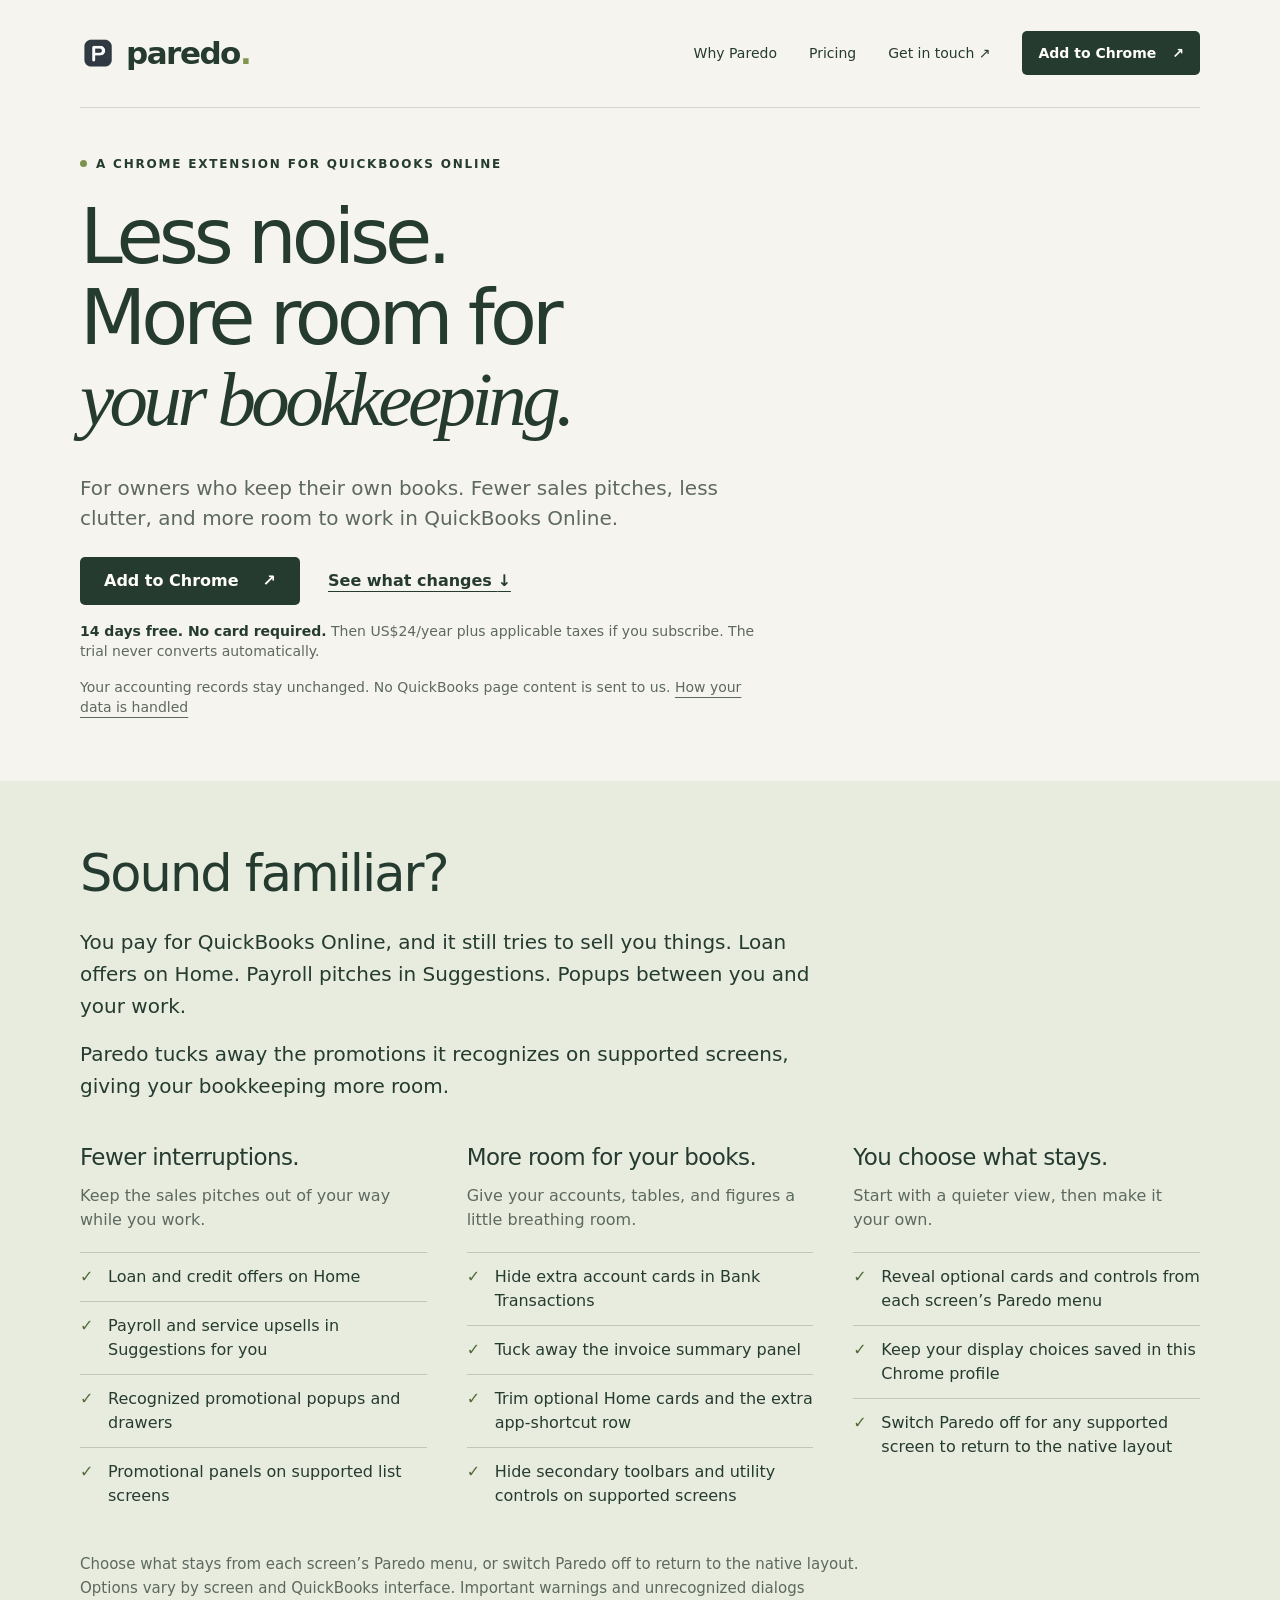
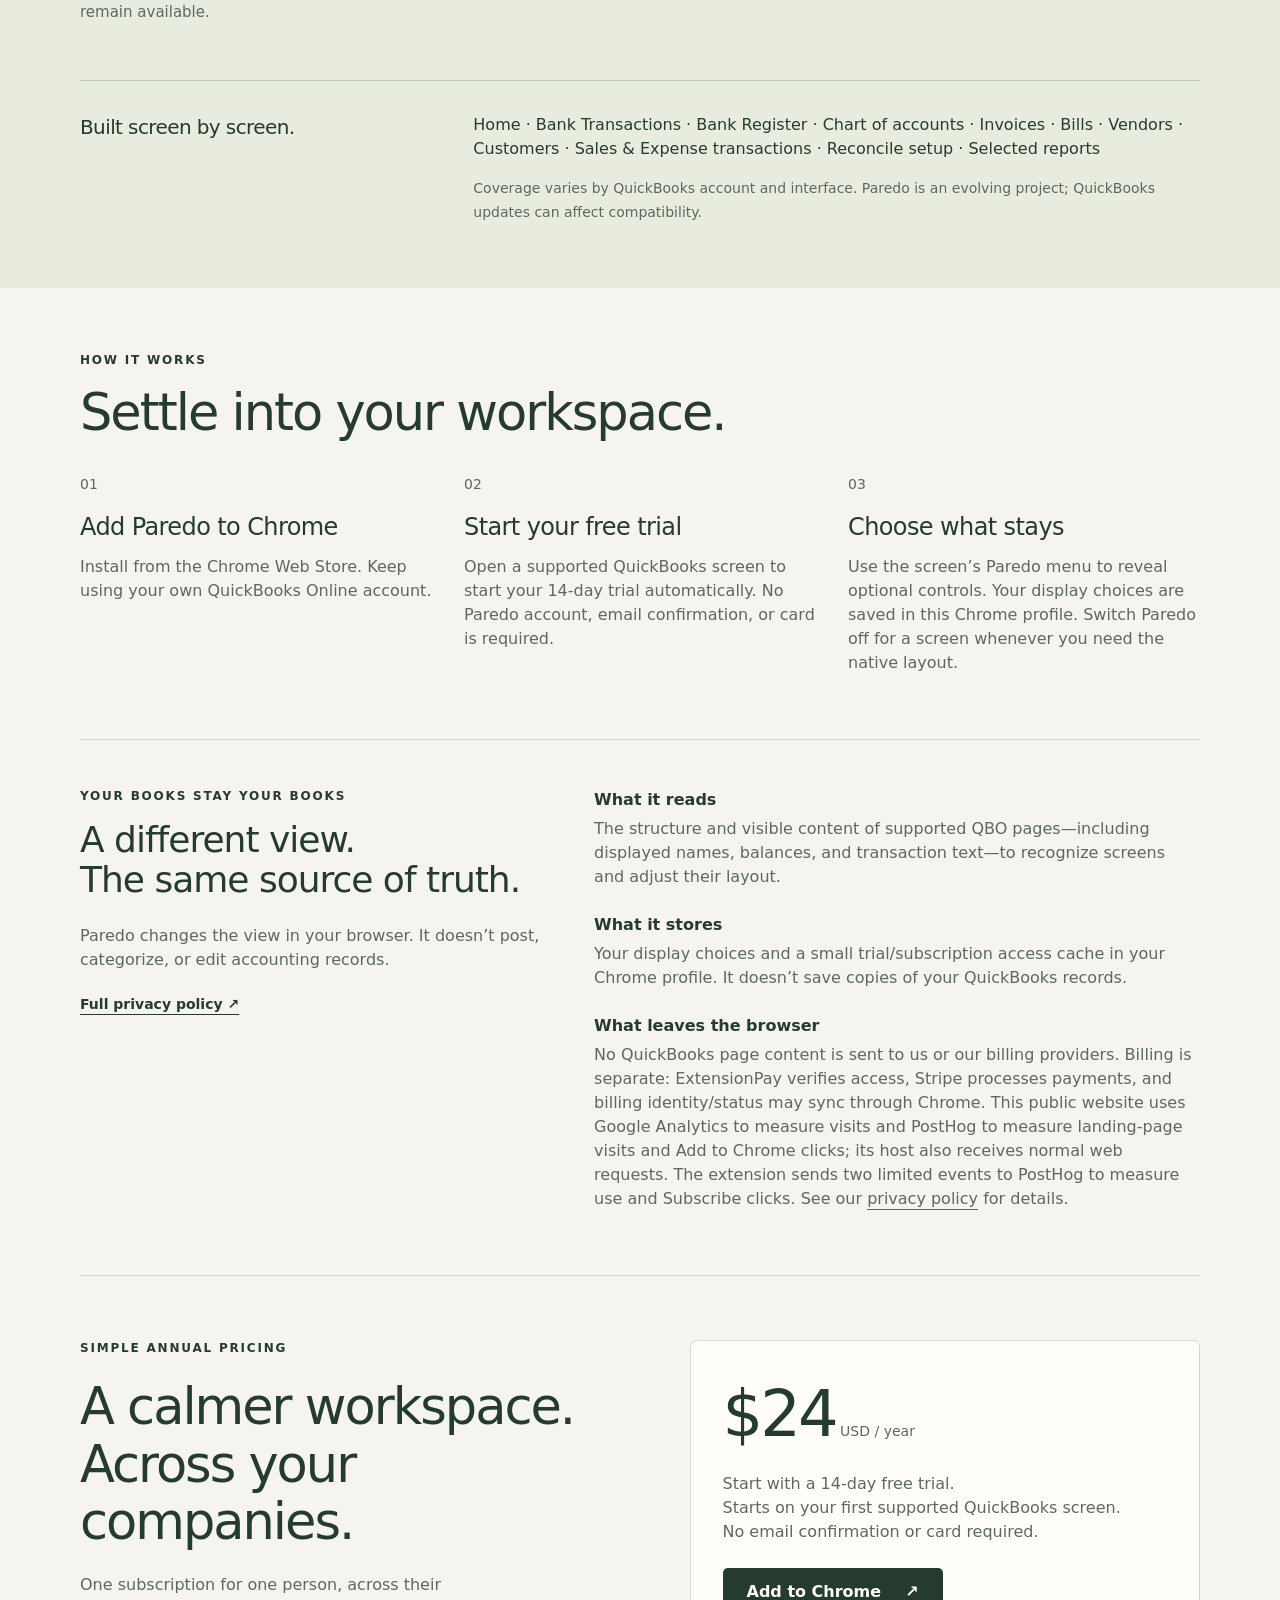
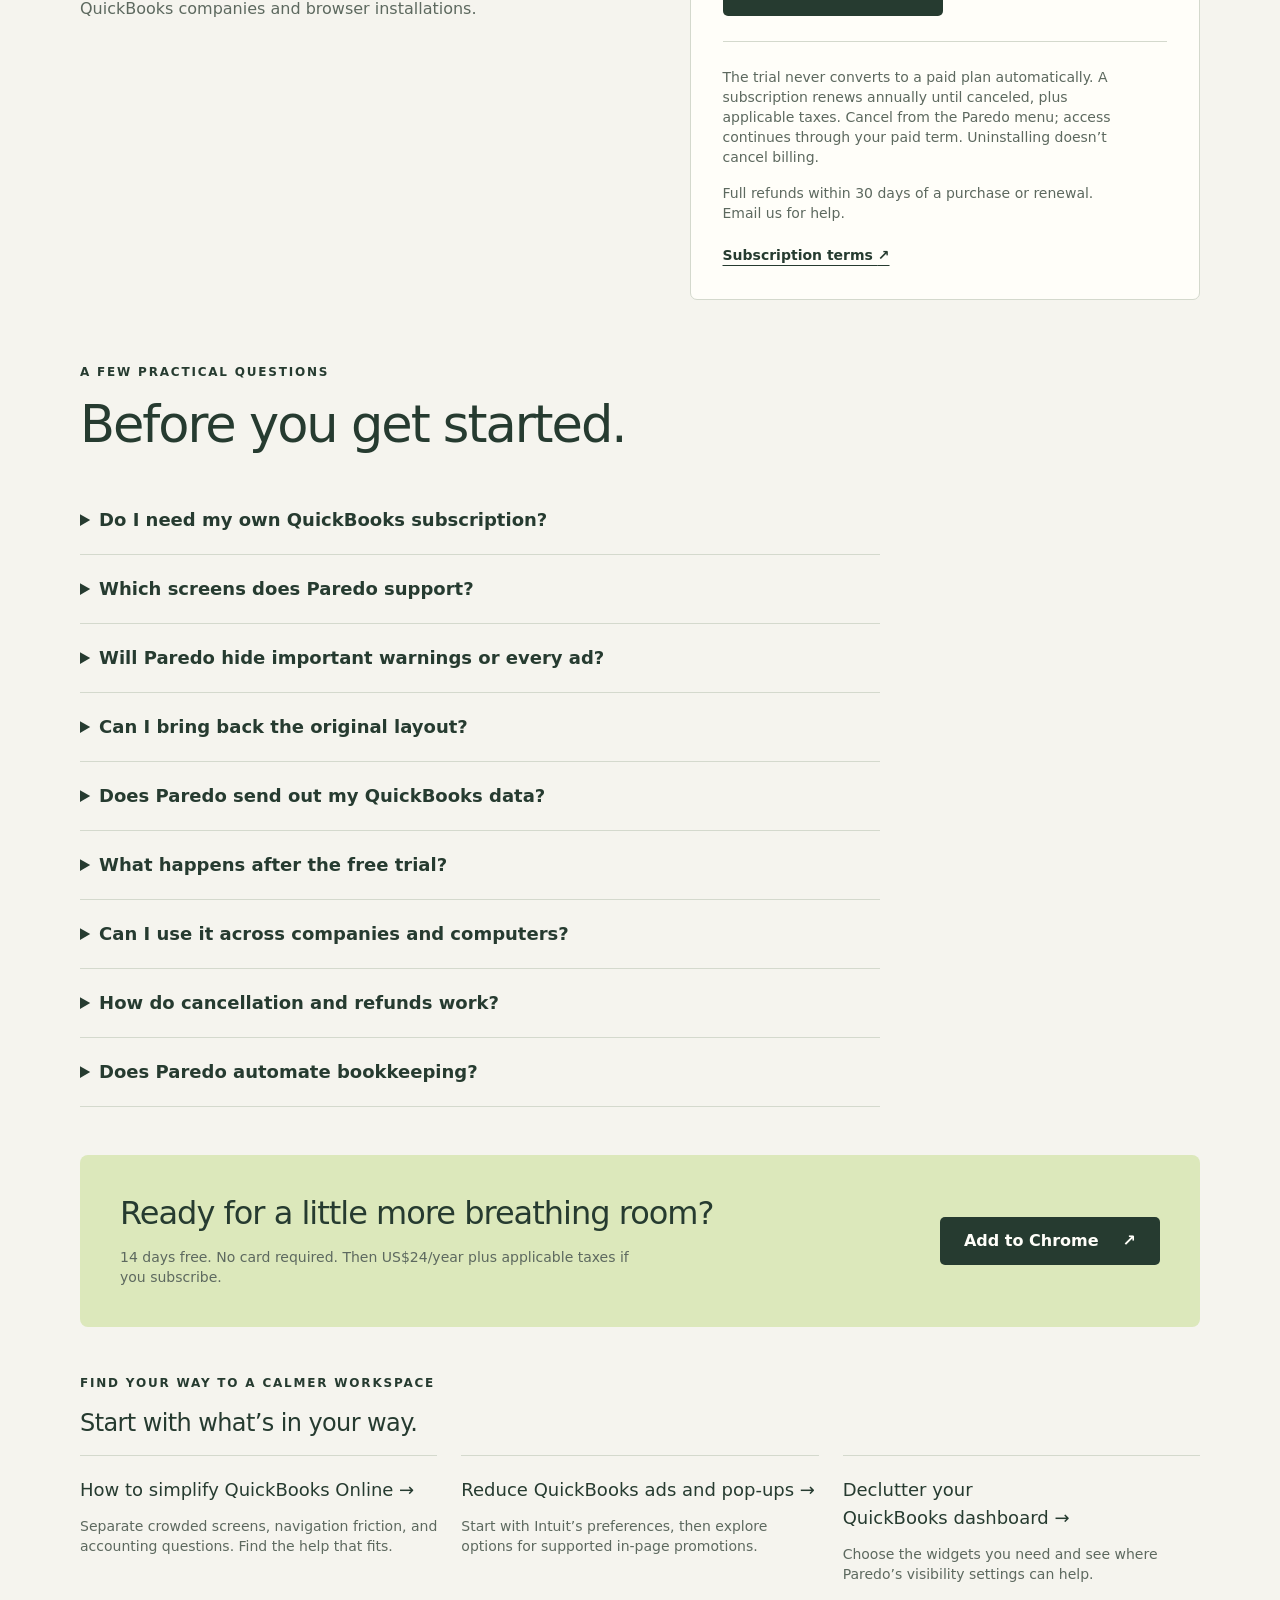
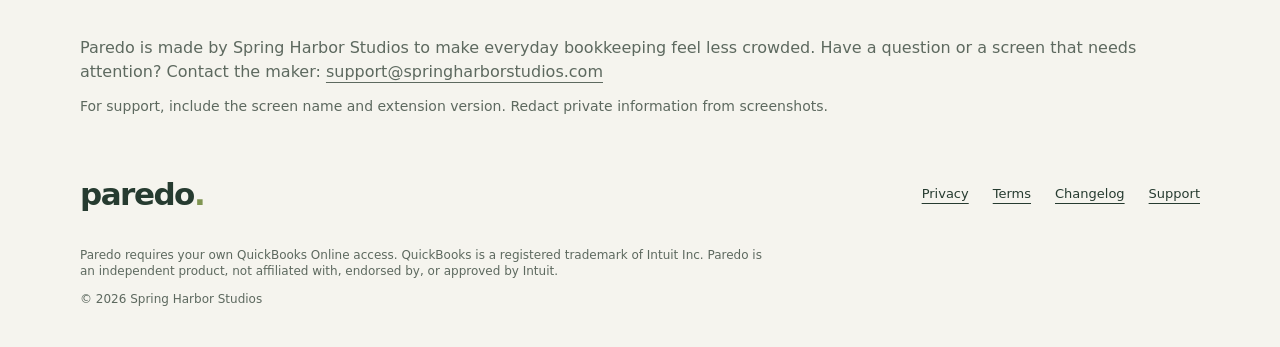
==== commit 7067216c: "Update Paredo trial and privacy copy" ====
--- a/index.html
+++ b/index.html
@@ -85,12 +85,12 @@
 <p class="eyebrow">How it works</p><h2 id="setup-title">Settle into your workspace.</h2>
 <ol class="setup-steps">
 <li><h3>Add Paredo to Chrome</h3><p>Install from the Chrome Web Store. Keep using your own QuickBooks Online account.</p></li>
-<li><h3>Start your free trial</h3><p>Open a supported QuickBooks screen, open the Paredo menu, and choose <strong>Start 14-day trial</strong>. Confirm your email through ExtensionPay. No card required.</p></li>
+<li><h3>Start your free trial</h3><p>Open a supported QuickBooks screen to start your 14-day trial automatically. No Paredo account, email confirmation, or card is required.</p></li>
 <li><h3>Choose what stays</h3><p>Use the screen’s Paredo menu to reveal optional controls. Your display choices are saved in this Chrome profile. Switch Paredo off for a screen whenever you need the native layout.</p></li>
 </ol></section>
-<section class="wrap data-summary" aria-labelledby="data-title"><div class="data-heading"><p class="eyebrow">Your books stay your books</p><h2 id="data-title">A different view.<br>The same source of truth.</h2><p class="data-intro">Paredo changes the view in your browser. It doesn’t post, categorize, or edit accounting records.</p><a class="text-link" href="privacy/">Full privacy policy ↗</a></div><dl><div><dt>What it reads</dt><dd>The structure and visible content of supported QBO pages—including displayed names, balances, and transaction text—to recognize screens and adjust their layout.</dd></div><div><dt>What it stores</dt><dd>Your display choices and a small trial/subscription access cache in your Chrome profile. It doesn’t save copies of your QuickBooks records.</dd></div><div><dt>What leaves the browser</dt><dd>No QuickBooks page content is sent to us or our billing providers. Billing is separate: ExtensionPay verifies access, Stripe processes payments, and billing identity/status may sync through Chrome. This public website uses Google Analytics to measure visits and PostHog to measure landing-page visits and Add to Chrome clicks; its host also receives normal web requests. The extension contains no analytics.</dd></div></dl></section>
-<section class="wrap pricing" id="pricing"><div><p class="eyebrow">Simple annual pricing</p><h2>A calmer workspace.<br>Across your companies.</h2><p>One subscription for one person, across their QuickBooks companies and browser installations.</p></div><div class="price-box"><p class="price">$24<span> USD / year</span></p><p>Start with a 14-day free trial.<br>No card required. Confirm your email to begin.</p><a class="button" data-analytics-location="pricing" href="https://chromewebstore.google.com/detail/paredo-for-quickbooks-onl/edfmgjiomglckbgdeckoifindgncdonn">Add to Chrome <span aria-hidden="true">↗</span></a><hr><p class="small">The trial never converts to a paid plan automatically. A subscription renews annually until canceled, plus applicable taxes. Cancel from the Paredo menu; access continues through your paid term. Uninstalling doesn’t cancel billing.</p><p class="small">Full refunds within 30 days of a purchase or renewal. Email us for help.</p><a class="text-link" href="terms/">Subscription terms <span aria-hidden="true">↗</span></a></div></section>
-<section class="wrap faq" aria-labelledby="faq-title"><p class="eyebrow">A few practical questions</p><h2 id="faq-title">Before you get started.</h2><div class="faq-list"><details><summary>Do I need my own QuickBooks subscription?</summary><p>Yes. Paredo is a Chrome extension for selected QuickBooks Online screens. It requires your own QuickBooks Online access and does not replace QuickBooks.</p></details><details><summary>Which screens does Paredo support?</summary><p>Home, Bank Transactions, Bank Register, Chart of accounts, Invoices, Bills, Vendors, Customers, Sales and Expense transactions, Reconcile setup, and selected reports. Coverage varies by account and interface. QuickBooks updates can affect compatibility.</p></details><details><summary>Will Paredo hide important warnings or every ad?</summary><p>Paredo targets recognized promotional popups, ads, and upsells on supported screens. Important warnings and unrecognized dialogs remain available. It does not promise to remove every promotion.</p></details><details><summary>Can I bring back the original layout?</summary><p>Yes. Switch Paredo off for the screen from its menu to return to the native layout. You can also reveal supported optional controls individually. If a screen looks wrong, turn Paredo off and contact support.</p></details><details><summary>Does Paredo send out my QuickBooks data?</summary><p>No QuickBooks page content is sent to Spring Harbor Studios or our billing providers. Paredo reads visible page content locally to adjust the display. Trial and payment information are handled separately, as explained above and in the <a href="privacy/">privacy policy</a>.</p></details><details><summary>What happens after the free trial?</summary><p>Your trial lasts 14 days after email confirmation and never converts automatically. Subscribe if you want to continue using Paredo. Without active access, QuickBooks remains usable in its native layout.</p></details><details><summary>Can I use it across companies and computers?</summary><p>One subscription covers one person across their QuickBooks companies and browser installations. Use Restore paid access with your purchase email on another installation. Display preferences stay local to each Chrome profile.</p></details><details><summary>How do cancellation and refunds work?</summary><p>A paid subscription renews annually until canceled. Use Manage subscription in the Paredo menu to stop renewal; access continues through your paid term. Uninstalling does not cancel billing. Full refunds are available within 30 days of purchase or renewal. <a href="support/">Contact support</a> for help.</p></details><details><summary>Does Paredo automate bookkeeping?</summary><p>Paredo focuses on the view around your bookkeeping. It does not automate accounting decisions, repair bank connections, or provide batch transaction tools.</p></details></div></section>
+<section class="wrap data-summary" aria-labelledby="data-title"><div class="data-heading"><p class="eyebrow">Your books stay your books</p><h2 id="data-title">A different view.<br>The same source of truth.</h2><p class="data-intro">Paredo changes the view in your browser. It doesn’t post, categorize, or edit accounting records.</p><a class="text-link" href="privacy/">Full privacy policy ↗</a></div><dl><div><dt>What it reads</dt><dd>The structure and visible content of supported QBO pages—including displayed names, balances, and transaction text—to recognize screens and adjust their layout.</dd></div><div><dt>What it stores</dt><dd>Your display choices and a small trial/subscription access cache in your Chrome profile. It doesn’t save copies of your QuickBooks records.</dd></div><div><dt>What leaves the browser</dt><dd>No QuickBooks page content is sent to us or our billing providers. Billing is separate: ExtensionPay verifies access, Stripe processes payments, and billing identity/status may sync through Chrome. This public website uses Google Analytics to measure visits and PostHog to measure landing-page visits and Add to Chrome clicks; its host also receives normal web requests. The extension sends two limited events to PostHog to measure use and Subscribe clicks. See our <a href="privacy/">privacy policy</a> for details.</dd></div></dl></section>
+<section class="wrap pricing" id="pricing"><div><p class="eyebrow">Simple annual pricing</p><h2>A calmer workspace.<br>Across your companies.</h2><p>One subscription for one person, across their QuickBooks companies and browser installations.</p></div><div class="price-box"><p class="price">$24<span> USD / year</span></p><p>Start with a 14-day free trial.<br>Starts on your first supported QuickBooks screen. No email confirmation or card required.</p><a class="button" data-analytics-location="pricing" href="https://chromewebstore.google.com/detail/paredo-for-quickbooks-onl/edfmgjiomglckbgdeckoifindgncdonn">Add to Chrome <span aria-hidden="true">↗</span></a><hr><p class="small">The trial never converts to a paid plan automatically. A subscription renews annually until canceled, plus applicable taxes. Cancel from the Paredo menu; access continues through your paid term. Uninstalling doesn’t cancel billing.</p><p class="small">Full refunds within 30 days of a purchase or renewal. Email us for help.</p><a class="text-link" href="terms/">Subscription terms <span aria-hidden="true">↗</span></a></div></section>
+<section class="wrap faq" aria-labelledby="faq-title"><p class="eyebrow">A few practical questions</p><h2 id="faq-title">Before you get started.</h2><div class="faq-list"><details><summary>Do I need my own QuickBooks subscription?</summary><p>Yes. Paredo is a Chrome extension for selected QuickBooks Online screens. It requires your own QuickBooks Online access and does not replace QuickBooks.</p></details><details><summary>Which screens does Paredo support?</summary><p>Home, Bank Transactions, Bank Register, Chart of accounts, Invoices, Bills, Vendors, Customers, Sales and Expense transactions, Reconcile setup, and selected reports. Coverage varies by account and interface. QuickBooks updates can affect compatibility.</p></details><details><summary>Will Paredo hide important warnings or every ad?</summary><p>Paredo targets recognized promotional popups, ads, and upsells on supported screens. Important warnings and unrecognized dialogs remain available. It does not promise to remove every promotion.</p></details><details><summary>Can I bring back the original layout?</summary><p>Yes. Switch Paredo off for the screen from its menu to return to the native layout. You can also reveal supported optional controls individually. If a screen looks wrong, turn Paredo off and contact support.</p></details><details><summary>Does Paredo send out my QuickBooks data?</summary><p>No QuickBooks page content is sent to Spring Harbor Studios or our billing providers. Paredo reads visible page content locally to adjust the display. Trial and payment information are handled separately, as explained above and in the <a href="privacy/">privacy policy</a>.</p></details><details><summary>What happens after the free trial?</summary><p>Your trial starts when you first open a supported QuickBooks screen and lasts 14 days. It never converts automatically. Subscribe if you want to continue using Paredo. Without active access, QuickBooks remains usable in its native layout.</p></details><details><summary>Can I use it across companies and computers?</summary><p>One subscription covers one person across their QuickBooks companies and browser installations. Use Restore paid access with your purchase email on another installation. Display preferences stay local to each Chrome profile.</p></details><details><summary>How do cancellation and refunds work?</summary><p>A paid subscription renews annually until canceled. Use Manage subscription in the Paredo menu to stop renewal; access continues through your paid term. Uninstalling does not cancel billing. Full refunds are available within 30 days of purchase or renewal. <a href="support/">Contact support</a> for help.</p></details><details><summary>Does Paredo automate bookkeeping?</summary><p>Paredo focuses on the view around your bookkeeping. It does not automate accounting decisions, repair bank connections, or provide batch transaction tools.</p></details></div></section>
 
 <section class="wrap final-install" aria-labelledby="install-title"><div><h2 id="install-title">Ready for a little more breathing room?</h2><p>14 days free. No card required. Then US$24/year plus applicable taxes if you subscribe.</p></div><a class="button" data-analytics-location="final" href="https://chromewebstore.google.com/detail/paredo-for-quickbooks-onl/edfmgjiomglckbgdeckoifindgncdonn">Add to Chrome <span aria-hidden="true">↗</span></a></section>
 <section class="wrap reading" aria-labelledby="reading-title"><p class="eyebrow">Find your way to a calmer workspace</p><h2 id="reading-title">Start with what’s in your way.</h2><div class="reading-links"><a href="quickbooks-online-too-complicated/"><h3>How to simplify QuickBooks Online →</h3><p>Separate crowded screens, navigation friction, and accounting questions. Find the help that fits.</p></a><a href="hide-quickbooks-online-ads/"><h3>Reduce QuickBooks ads and pop-ups →</h3><p>Start with Intuit’s preferences, then explore options for supported in-page promotions.</p></a><a href="declutter-quickbooks-online-dashboard/"><h3>Declutter your QuickBooks dashboard →</h3><p>Choose the widgets you need and see where Paredo’s visibility settings can help.</p></a></div></section>
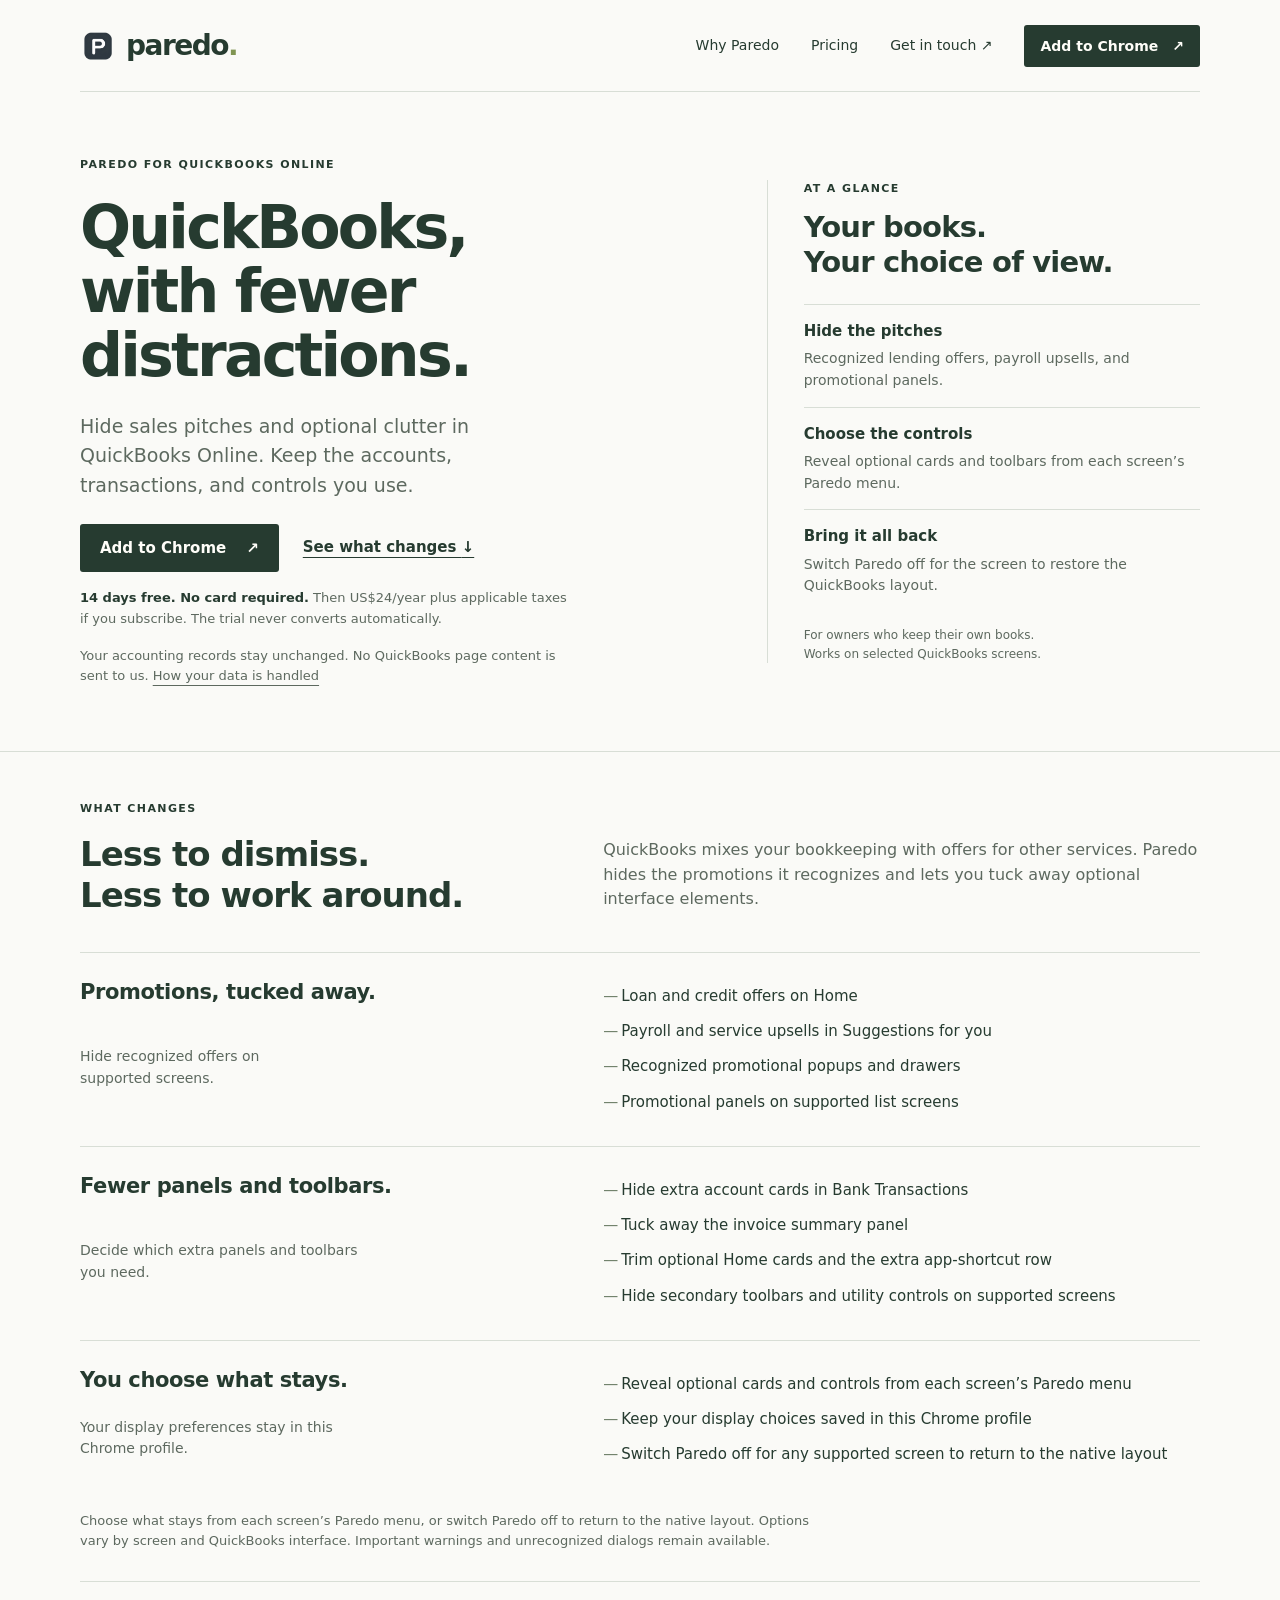
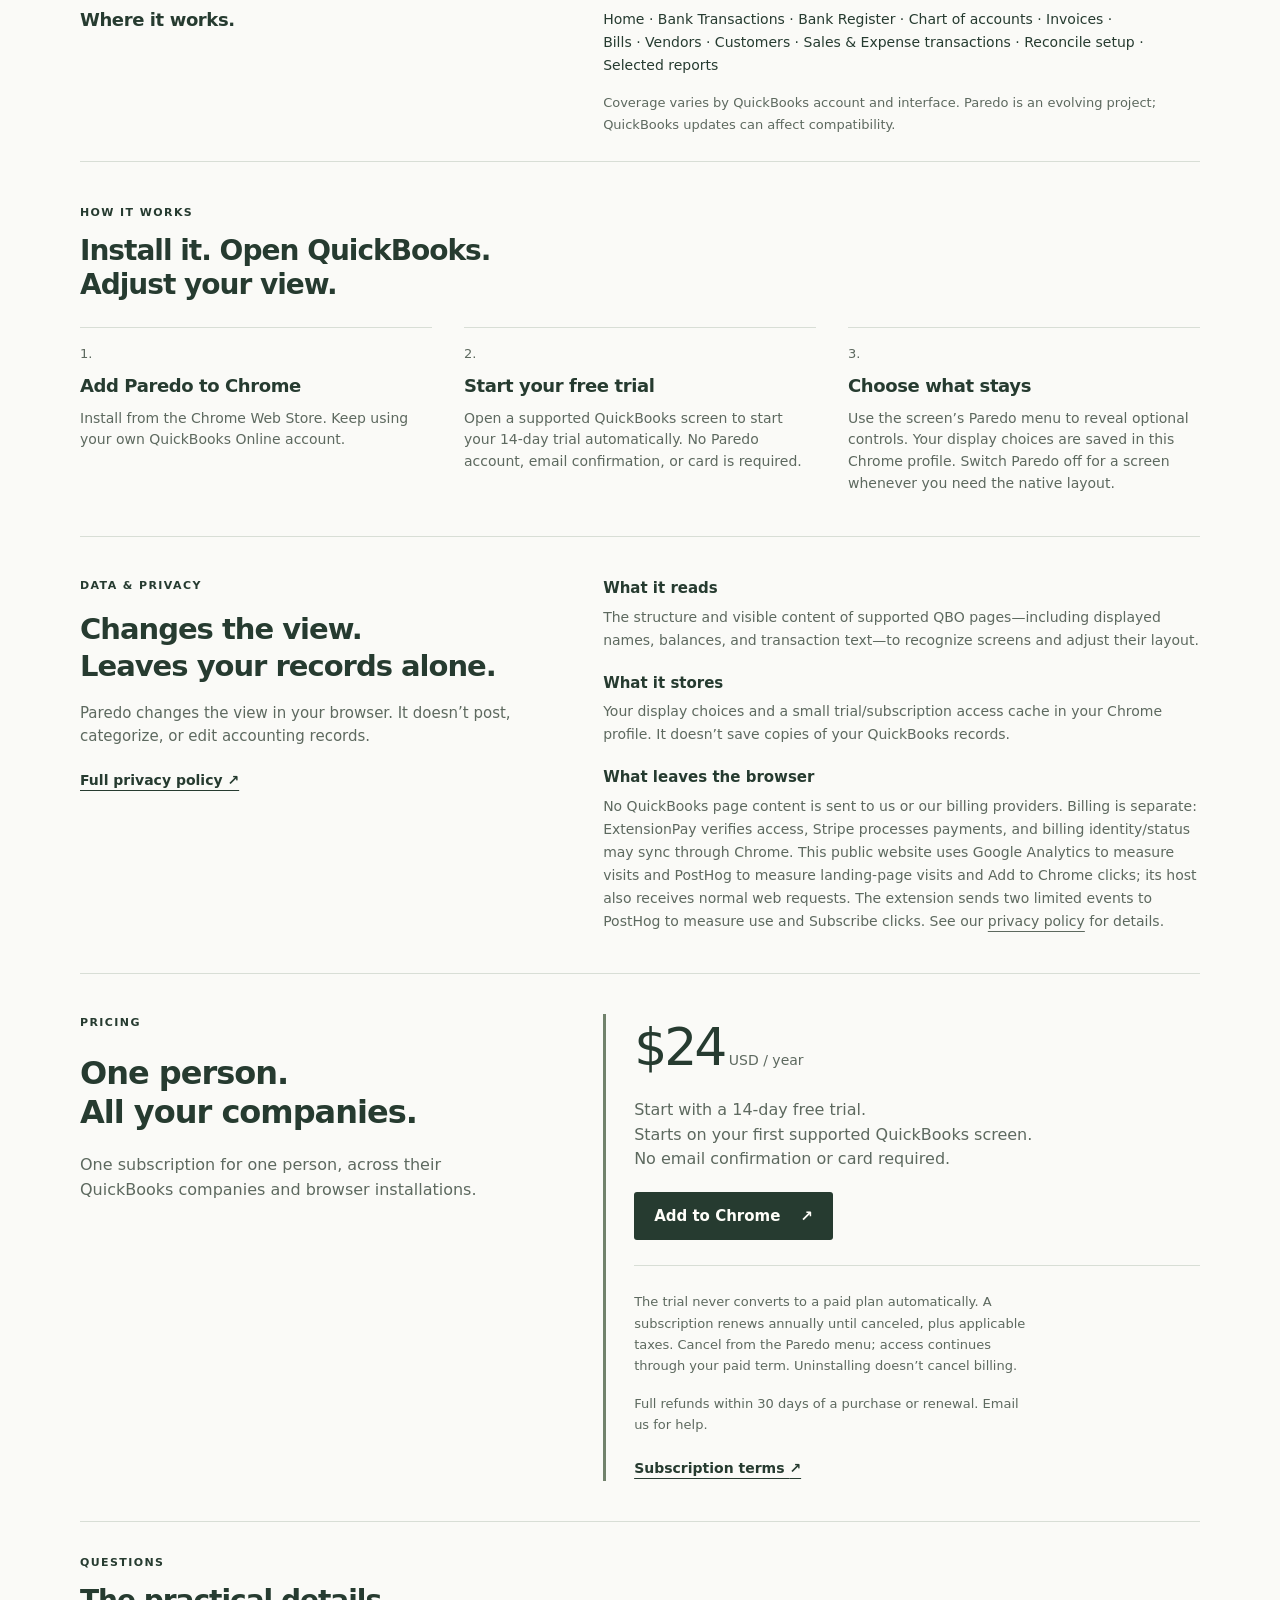
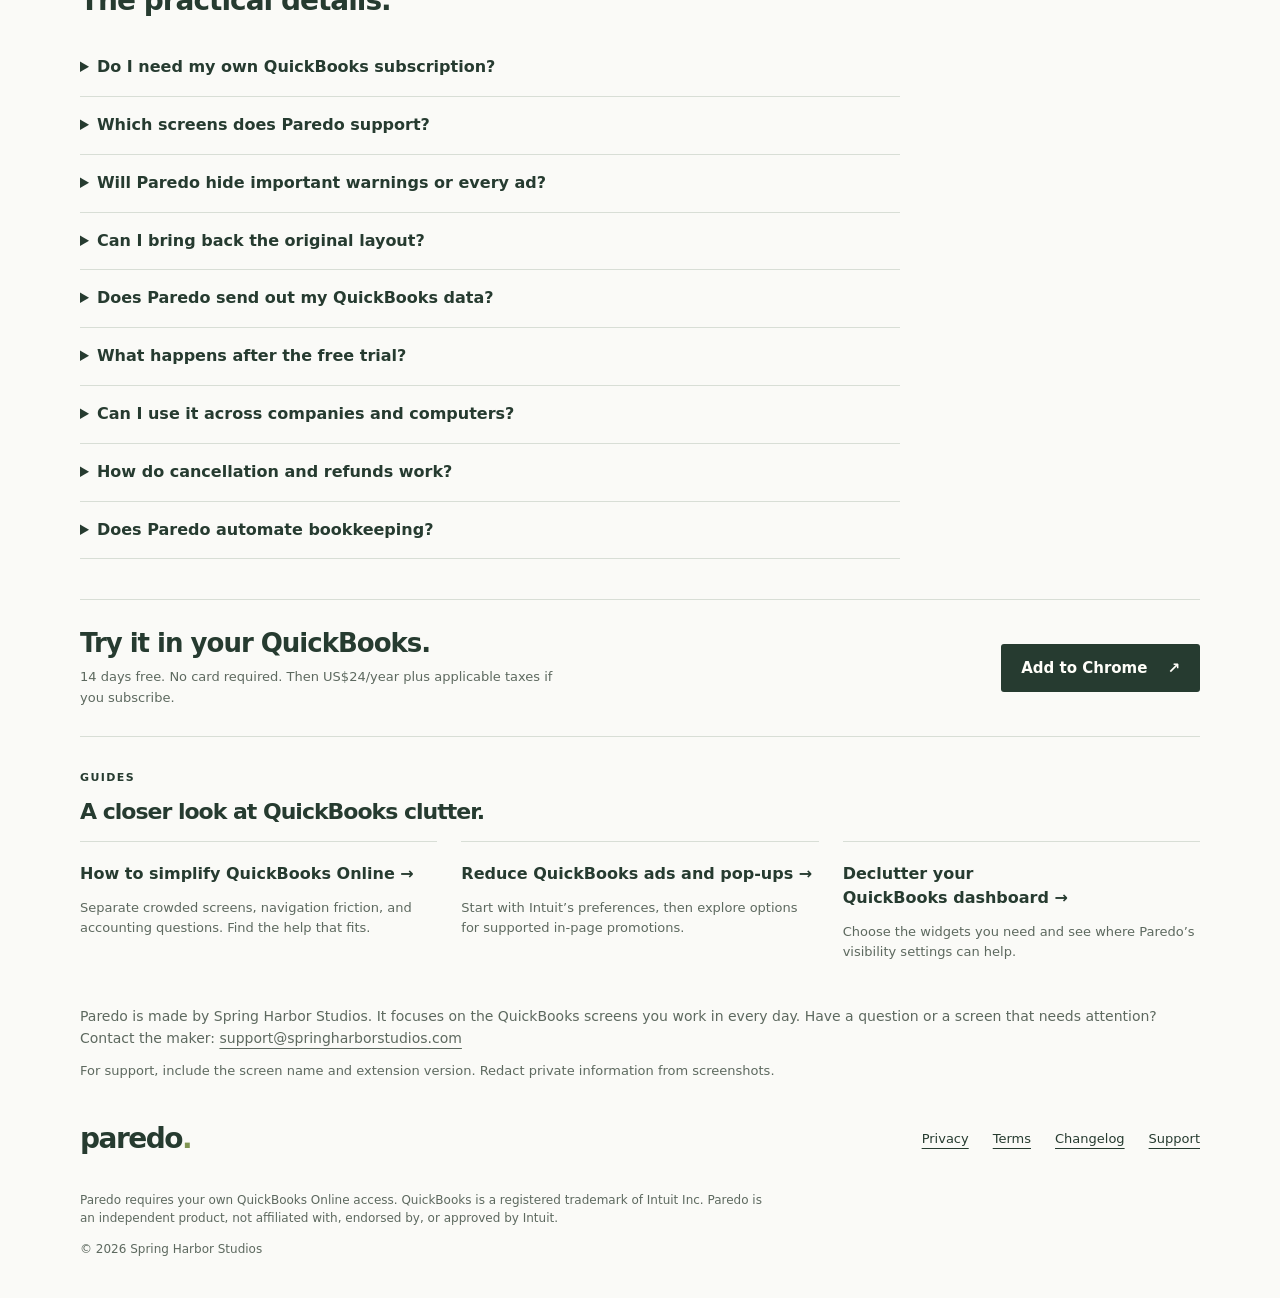
==== commit 5613d44c: "Refine homepage copy and layout" ====
--- a/index.html
+++ b/index.html
@@ -46,55 +46,56 @@
 </header>
 <main id="main">
 <section class="wrap hero">
-<p class="eyebrow"><span class="status-dot"></span> A Chrome extension for QuickBooks Online</p>
-<h1>Less noise.<br>More room for<br><em>your bookkeeping.</em></h1>
-<p class="audience-line">For owners who keep their own books. Fewer sales pitches, less clutter, and more room to work in QuickBooks Online.</p>
+<div class="hero-copy"><p class="eyebrow">Paredo for QuickBooks Online</p>
+<h1>QuickBooks,<br>with fewer<br>distractions.</h1>
+<p class="audience-line">Hide sales pitches and optional clutter in QuickBooks Online. Keep the accounts, transactions, and controls you use.</p>
 <div class="hero-bottom"><a class="button" data-analytics-location="hero" href="https://chromewebstore.google.com/detail/paredo-for-quickbooks-onl/edfmgjiomglckbgdeckoifindgncdonn">Add to Chrome <span aria-hidden="true">↗</span></a><a class="secondary-action" href="#experience">See what changes <span aria-hidden="true">↓</span></a></div>
 <p class="hero-offer"><strong>14 days free. No card required.</strong> Then US$24/year plus applicable taxes if you subscribe. The trial never converts automatically.</p>
-<p class="hero-assurance">Your accounting records stay unchanged. No QuickBooks page content is sent to us. <a href="#data-title">How your data is handled</a></p>
+<p class="hero-assurance">Your accounting records stay unchanged. No QuickBooks page content is sent to us. <a href="#data-title">How your data is handled</a></p></div>
+<aside class="hero-summary" aria-label="Paredo at a glance"><p class="eyebrow">At a glance</p><h2>Your books.<br>Your choice of view.</h2><dl><div><dt>Hide the pitches</dt><dd>Recognized lending offers, payroll upsells, and promotional panels.</dd></div><div><dt>Choose the controls</dt><dd>Reveal optional cards and toolbars from each screen’s Paredo menu.</dd></div><div><dt>Bring it all back</dt><dd>Switch Paredo off for the screen to restore the QuickBooks layout.</dd></div></dl><p class="summary-note">For owners who keep their own books.<br>Works on selected QuickBooks screens.</p></aside>
 </section>
 
 <section class="experience" id="experience">
-<div class="wrap"><div class="familiar-intro"><h2>Sound familiar?</h2><p>You pay for QuickBooks Online, and it still tries to sell you things. Loan offers on Home. Payroll pitches in Suggestions. Popups between you and your work.</p><p>Paredo tucks away the promotions it recognizes on supported screens, giving your bookkeeping more room.</p></div>
+<div class="wrap"><div class="familiar-intro"><p class="eyebrow">What changes</p><h2>Less to dismiss.<br>Less to work around.</h2><p>QuickBooks mixes your bookkeeping with offers for other services. Paredo hides the promotions it recognizes and lets you tuck away optional interface elements.</p></div>
 <div class="clutter-checklists">
-<div><h3>Fewer interruptions.</h3><p>Keep the sales pitches out of your way while you work.</p><ul>
+<div><h3>Promotions, tucked away.</h3><p>Hide recognized offers on supported screens.</p><ul>
 <li>Loan and credit offers on Home</li>
 <li>Payroll and service upsells in Suggestions for you</li>
 <li>Recognized promotional popups and drawers</li>
 <li>Promotional panels on supported list screens</li>
 </ul></div>
-<div><h3>More room for your books.</h3><p>Give your accounts, tables, and figures a little breathing room.</p><ul>
+<div><h3>Fewer panels and toolbars.</h3><p>Decide which extra panels and toolbars you need.</p><ul>
 <li>Hide extra account cards in Bank Transactions</li>
 <li>Tuck away the invoice summary panel</li>
 <li>Trim optional Home cards and the extra app-shortcut row</li>
 <li>Hide secondary toolbars and utility controls on supported screens</li>
 </ul></div>
-<div><h3>You choose what stays.</h3><p>Start with a quieter view, then make it your own.</p><ul>
+<div><h3>You choose what stays.</h3><p>Your display preferences stay in this Chrome profile.</p><ul>
 <li>Reveal optional cards and controls from each screen’s Paredo menu</li>
 <li>Keep your display choices saved in this Chrome profile</li>
 <li>Switch Paredo off for any supported screen to return to the native layout</li>
 </ul></div>
 </div>
 <p class="checklist-note">Choose what stays from each screen’s Paredo menu, or switch Paredo off to return to the native layout. Options vary by screen and QuickBooks interface. Important warnings and unrecognized dialogs remain available.</p>
-<div class="coverage" id="coverage"><h3>Built screen by screen.</h3><div><p>Home · Bank Transactions · Bank Register · Chart of accounts · Invoices · Bills · Vendors · Customers · Sales &amp; Expense transactions · Reconcile setup · Selected reports</p><p class="small">Coverage varies by QuickBooks account and interface. Paredo is an evolving project; QuickBooks updates can affect compatibility.</p></div></div>
+<div class="coverage" id="coverage"><h3>Where it works.</h3><div><p>Home · Bank Transactions · Bank Register · Chart of accounts · Invoices · Bills · Vendors · Customers · Sales &amp; Expense transactions · Reconcile setup · Selected reports</p><p class="small">Coverage varies by QuickBooks account and interface. Paredo is an evolving project; QuickBooks updates can affect compatibility.</p></div></div>
 </div>
 </section>
 
 
 <section class="wrap setup" aria-labelledby="setup-title">
-<p class="eyebrow">How it works</p><h2 id="setup-title">Settle into your workspace.</h2>
+<p class="eyebrow">How it works</p><h2 id="setup-title">Install it. Open QuickBooks. Adjust your view.</h2>
 <ol class="setup-steps">
 <li><h3>Add Paredo to Chrome</h3><p>Install from the Chrome Web Store. Keep using your own QuickBooks Online account.</p></li>
 <li><h3>Start your free trial</h3><p>Open a supported QuickBooks screen to start your 14-day trial automatically. No Paredo account, email confirmation, or card is required.</p></li>
 <li><h3>Choose what stays</h3><p>Use the screen’s Paredo menu to reveal optional controls. Your display choices are saved in this Chrome profile. Switch Paredo off for a screen whenever you need the native layout.</p></li>
 </ol></section>
-<section class="wrap data-summary" aria-labelledby="data-title"><div class="data-heading"><p class="eyebrow">Your books stay your books</p><h2 id="data-title">A different view.<br>The same source of truth.</h2><p class="data-intro">Paredo changes the view in your browser. It doesn’t post, categorize, or edit accounting records.</p><a class="text-link" href="privacy/">Full privacy policy ↗</a></div><dl><div><dt>What it reads</dt><dd>The structure and visible content of supported QBO pages—including displayed names, balances, and transaction text—to recognize screens and adjust their layout.</dd></div><div><dt>What it stores</dt><dd>Your display choices and a small trial/subscription access cache in your Chrome profile. It doesn’t save copies of your QuickBooks records.</dd></div><div><dt>What leaves the browser</dt><dd>No QuickBooks page content is sent to us or our billing providers. Billing is separate: ExtensionPay verifies access, Stripe processes payments, and billing identity/status may sync through Chrome. This public website uses Google Analytics to measure visits and PostHog to measure landing-page visits and Add to Chrome clicks; its host also receives normal web requests. The extension sends two limited events to PostHog to measure use and Subscribe clicks. See our <a href="privacy/">privacy policy</a> for details.</dd></div></dl></section>
-<section class="wrap pricing" id="pricing"><div><p class="eyebrow">Simple annual pricing</p><h2>A calmer workspace.<br>Across your companies.</h2><p>One subscription for one person, across their QuickBooks companies and browser installations.</p></div><div class="price-box"><p class="price">$24<span> USD / year</span></p><p>Start with a 14-day free trial.<br>Starts on your first supported QuickBooks screen. No email confirmation or card required.</p><a class="button" data-analytics-location="pricing" href="https://chromewebstore.google.com/detail/paredo-for-quickbooks-onl/edfmgjiomglckbgdeckoifindgncdonn">Add to Chrome <span aria-hidden="true">↗</span></a><hr><p class="small">The trial never converts to a paid plan automatically. A subscription renews annually until canceled, plus applicable taxes. Cancel from the Paredo menu; access continues through your paid term. Uninstalling doesn’t cancel billing.</p><p class="small">Full refunds within 30 days of a purchase or renewal. Email us for help.</p><a class="text-link" href="terms/">Subscription terms <span aria-hidden="true">↗</span></a></div></section>
-<section class="wrap faq" aria-labelledby="faq-title"><p class="eyebrow">A few practical questions</p><h2 id="faq-title">Before you get started.</h2><div class="faq-list"><details><summary>Do I need my own QuickBooks subscription?</summary><p>Yes. Paredo is a Chrome extension for selected QuickBooks Online screens. It requires your own QuickBooks Online access and does not replace QuickBooks.</p></details><details><summary>Which screens does Paredo support?</summary><p>Home, Bank Transactions, Bank Register, Chart of accounts, Invoices, Bills, Vendors, Customers, Sales and Expense transactions, Reconcile setup, and selected reports. Coverage varies by account and interface. QuickBooks updates can affect compatibility.</p></details><details><summary>Will Paredo hide important warnings or every ad?</summary><p>Paredo targets recognized promotional popups, ads, and upsells on supported screens. Important warnings and unrecognized dialogs remain available. It does not promise to remove every promotion.</p></details><details><summary>Can I bring back the original layout?</summary><p>Yes. Switch Paredo off for the screen from its menu to return to the native layout. You can also reveal supported optional controls individually. If a screen looks wrong, turn Paredo off and contact support.</p></details><details><summary>Does Paredo send out my QuickBooks data?</summary><p>No QuickBooks page content is sent to Spring Harbor Studios or our billing providers. Paredo reads visible page content locally to adjust the display. Trial and payment information are handled separately, as explained above and in the <a href="privacy/">privacy policy</a>.</p></details><details><summary>What happens after the free trial?</summary><p>Your trial starts when you first open a supported QuickBooks screen and lasts 14 days. It never converts automatically. Subscribe if you want to continue using Paredo. Without active access, QuickBooks remains usable in its native layout.</p></details><details><summary>Can I use it across companies and computers?</summary><p>One subscription covers one person across their QuickBooks companies and browser installations. Use Restore paid access with your purchase email on another installation. Display preferences stay local to each Chrome profile.</p></details><details><summary>How do cancellation and refunds work?</summary><p>A paid subscription renews annually until canceled. Use Manage subscription in the Paredo menu to stop renewal; access continues through your paid term. Uninstalling does not cancel billing. Full refunds are available within 30 days of purchase or renewal. <a href="support/">Contact support</a> for help.</p></details><details><summary>Does Paredo automate bookkeeping?</summary><p>Paredo focuses on the view around your bookkeeping. It does not automate accounting decisions, repair bank connections, or provide batch transaction tools.</p></details></div></section>
+<section class="wrap data-summary" aria-labelledby="data-title"><div class="data-heading"><p class="eyebrow">Data & privacy</p><h2 id="data-title">Changes the view.<br>Leaves your records alone.</h2><p class="data-intro">Paredo changes the view in your browser. It doesn’t post, categorize, or edit accounting records.</p><a class="text-link" href="privacy/">Full privacy policy ↗</a></div><dl><div><dt>What it reads</dt><dd>The structure and visible content of supported QBO pages—including displayed names, balances, and transaction text—to recognize screens and adjust their layout.</dd></div><div><dt>What it stores</dt><dd>Your display choices and a small trial/subscription access cache in your Chrome profile. It doesn’t save copies of your QuickBooks records.</dd></div><div><dt>What leaves the browser</dt><dd>No QuickBooks page content is sent to us or our billing providers. Billing is separate: ExtensionPay verifies access, Stripe processes payments, and billing identity/status may sync through Chrome. This public website uses Google Analytics to measure visits and PostHog to measure landing-page visits and Add to Chrome clicks; its host also receives normal web requests. The extension sends two limited events to PostHog to measure use and Subscribe clicks. See our <a href="privacy/">privacy policy</a> for details.</dd></div></dl></section>
+<section class="wrap pricing" id="pricing"><div><p class="eyebrow">Pricing</p><h2>One person.<br>All your companies.</h2><p>One subscription for one person, across their QuickBooks companies and browser installations.</p></div><div class="price-box"><p class="price">$24<span> USD / year</span></p><p>Start with a 14-day free trial.<br>Starts on your first supported QuickBooks screen. No email confirmation or card required.</p><a class="button" data-analytics-location="pricing" href="https://chromewebstore.google.com/detail/paredo-for-quickbooks-onl/edfmgjiomglckbgdeckoifindgncdonn">Add to Chrome <span aria-hidden="true">↗</span></a><hr><p class="small">The trial never converts to a paid plan automatically. A subscription renews annually until canceled, plus applicable taxes. Cancel from the Paredo menu; access continues through your paid term. Uninstalling doesn’t cancel billing.</p><p class="small">Full refunds within 30 days of a purchase or renewal. Email us for help.</p><a class="text-link" href="terms/">Subscription terms <span aria-hidden="true">↗</span></a></div></section>
+<section class="wrap faq" aria-labelledby="faq-title"><p class="eyebrow">Questions</p><h2 id="faq-title">The practical details.</h2><div class="faq-list"><details><summary>Do I need my own QuickBooks subscription?</summary><p>Yes. Paredo is a Chrome extension for selected QuickBooks Online screens. It requires your own QuickBooks Online access and does not replace QuickBooks.</p></details><details><summary>Which screens does Paredo support?</summary><p>Home, Bank Transactions, Bank Register, Chart of accounts, Invoices, Bills, Vendors, Customers, Sales and Expense transactions, Reconcile setup, and selected reports. Coverage varies by account and interface. QuickBooks updates can affect compatibility.</p></details><details><summary>Will Paredo hide important warnings or every ad?</summary><p>Paredo targets recognized promotional popups, ads, and upsells on supported screens. Important warnings and unrecognized dialogs remain available. It does not promise to remove every promotion.</p></details><details><summary>Can I bring back the original layout?</summary><p>Yes. Switch Paredo off for the screen from its menu to return to the native layout. You can also reveal supported optional controls individually. If a screen looks wrong, turn Paredo off and contact support.</p></details><details><summary>Does Paredo send out my QuickBooks data?</summary><p>No QuickBooks page content is sent to Spring Harbor Studios or our billing providers. Paredo reads visible page content locally to adjust the display. Trial and payment information are handled separately, as explained above and in the <a href="privacy/">privacy policy</a>.</p></details><details><summary>What happens after the free trial?</summary><p>Your trial starts when you first open a supported QuickBooks screen and lasts 14 days. It never converts automatically. Subscribe if you want to continue using Paredo. Without active access, QuickBooks remains usable in its native layout.</p></details><details><summary>Can I use it across companies and computers?</summary><p>One subscription covers one person across their QuickBooks companies and browser installations. Use Restore paid access with your purchase email on another installation. Display preferences stay local to each Chrome profile.</p></details><details><summary>How do cancellation and refunds work?</summary><p>A paid subscription renews annually until canceled. Use Manage subscription in the Paredo menu to stop renewal; access continues through your paid term. Uninstalling does not cancel billing. Full refunds are available within 30 days of purchase or renewal. <a href="support/">Contact support</a> for help.</p></details><details><summary>Does Paredo automate bookkeeping?</summary><p>Paredo focuses on the view around your bookkeeping. It does not automate accounting decisions, repair bank connections, or provide batch transaction tools.</p></details></div></section>
 
-<section class="wrap final-install" aria-labelledby="install-title"><div><h2 id="install-title">Ready for a little more breathing room?</h2><p>14 days free. No card required. Then US$24/year plus applicable taxes if you subscribe.</p></div><a class="button" data-analytics-location="final" href="https://chromewebstore.google.com/detail/paredo-for-quickbooks-onl/edfmgjiomglckbgdeckoifindgncdonn">Add to Chrome <span aria-hidden="true">↗</span></a></section>
-<section class="wrap reading" aria-labelledby="reading-title"><p class="eyebrow">Find your way to a calmer workspace</p><h2 id="reading-title">Start with what’s in your way.</h2><div class="reading-links"><a href="quickbooks-online-too-complicated/"><h3>How to simplify QuickBooks Online →</h3><p>Separate crowded screens, navigation friction, and accounting questions. Find the help that fits.</p></a><a href="hide-quickbooks-online-ads/"><h3>Reduce QuickBooks ads and pop-ups →</h3><p>Start with Intuit’s preferences, then explore options for supported in-page promotions.</p></a><a href="declutter-quickbooks-online-dashboard/"><h3>Declutter your QuickBooks dashboard →</h3><p>Choose the widgets you need and see where Paredo’s visibility settings can help.</p></a></div></section>
-<section class="wrap support-note" aria-label="Help from the maker"><p>Paredo is made by Spring Harbor Studios to make everyday bookkeeping feel less crowded. Have a question or a screen that needs attention? Contact the maker: <a href="mailto:support@springharborstudios.com">support@springharborstudios.com</a></p><p class="small">For support, include the screen name and extension version. Redact private information from screenshots.</p></section>
+<section class="wrap final-install" aria-labelledby="install-title"><div><h2 id="install-title">Try it in your QuickBooks.</h2><p>14 days free. No card required. Then US$24/year plus applicable taxes if you subscribe.</p></div><a class="button" data-analytics-location="final" href="https://chromewebstore.google.com/detail/paredo-for-quickbooks-onl/edfmgjiomglckbgdeckoifindgncdonn">Add to Chrome <span aria-hidden="true">↗</span></a></section>
+<section class="wrap reading" aria-labelledby="reading-title"><p class="eyebrow">Guides</p><h2 id="reading-title">A closer look at QuickBooks clutter.</h2><div class="reading-links"><a href="quickbooks-online-too-complicated/"><h3>How to simplify QuickBooks Online →</h3><p>Separate crowded screens, navigation friction, and accounting questions. Find the help that fits.</p></a><a href="hide-quickbooks-online-ads/"><h3>Reduce QuickBooks ads and pop-ups →</h3><p>Start with Intuit’s preferences, then explore options for supported in-page promotions.</p></a><a href="declutter-quickbooks-online-dashboard/"><h3>Declutter your QuickBooks dashboard →</h3><p>Choose the widgets you need and see where Paredo’s visibility settings can help.</p></a></div></section>
+<section class="wrap support-note" aria-label="Help from the maker"><p>Paredo is made by Spring Harbor Studios. It focuses on the QuickBooks screens you work in every day. Have a question or a screen that needs attention? Contact the maker: <a href="mailto:support@springharborstudios.com">support@springharborstudios.com</a></p><p class="small">For support, include the screen name and extension version. Redact private information from screenshots.</p></section>
 </main>
 <footer class="wrap"><div class="footer-top"><a class="brand" href="./">paredo<span class="brand-dot">.</span></a><div><a href="privacy/">Privacy</a><a href="terms/">Terms</a><a href="changelog/">Changelog</a><a href="support/">Support</a></div></div><p>Paredo requires your own QuickBooks Online access. QuickBooks is a registered trademark of Intuit Inc. Paredo is an independent product, not affiliated with, endorsed by, or approved by Intuit.</p><p>© 2026 Spring Harbor Studios</p></footer>
 </body>
--- a/home.css
+++ b/home.css
@@ -1,94 +1,69 @@
-/* Homepage refinement; shared article and policy layouts retain their styles. */
-.homepage{font-size:16px;line-height:1.5}
+/* Homepage only. Shared article, support and policy layouts stay independent. */
+.homepage{font-size:16px;line-height:1.55;background:#fafaf7;--paper:#fafaf7;--ink:#263b30;--line:#d8ded6}
+.homepage .wrap{width:min(1120px,calc(100% - 80px))}
 .homepage h1,.homepage h2,.homepage h3{text-wrap:balance}
 .homepage p,.homepage dd{text-wrap:pretty}
-.homepage .hero{padding-top:48px}
-.homepage h1{max-width:800px;font-size:clamp(58px,6vw,80px);margin:24px 0 32px}
-.homepage .audience-line{font-size:20px;line-height:1.5;max-width:680px;margin:0 0 24px}
-.homepage .hero-bottom{display:block}
-.homepage .button{font-size:16px;font-weight:600;line-height:24px;padding:12px 24px;gap:24px}
-.homepage .nav-install{font-size:14px;line-height:20px;padding:12px 16px;gap:16px}
-.homepage .hero-offer{font-size:14px;line-height:20px;margin-top:16px;max-width:680px}
-.homepage .hero-assurance{font-size:14px;line-height:20px;color:var(--muted);margin-top:16px;max-width:680px}
-.homepage .eyebrow,.homepage .number{font-size:12px;line-height:16px}
-.homepage .product-view{padding-top:48px}
-.homepage .product-view h2{font-size:36px;line-height:40px;max-width:680px}
-.homepage .gallery-intro{font-size:16px;line-height:24px;margin-top:16px}
-.homepage .product-view figcaption,.homepage .gallery-note{font-size:14px;line-height:20px}
-.homepage .screenshot-gallery{gap:32px;margin-top:24px}
-.homepage .screenshot-gallery .gallery-home{max-width:960px;justify-self:center}
-.homepage .experience{margin-top:64px;padding:64px 0}
-.homepage .features{gap:32px;margin-top:40px}
-.homepage .features p,.homepage .coverage p{font-size:16px;line-height:24px}
-.homepage .coverage h3{font-size:20px;line-height:28px}
-.homepage .small{font-size:14px!important;line-height:20px}
-.homepage .text-link{font-size:14px;line-height:20px}
-.setup{padding:64px 0}
-.setup h2{margin-top:16px}
-.setup-steps{display:grid;grid-template-columns:repeat(3,minmax(0,1fr));gap:32px;padding:0;list-style:none;counter-reset:steps;margin:32px 0 0}
-.setup-steps li{counter-increment:steps}
-.setup-steps li::before{content:"0" counter(steps);display:block;font-size:14px;color:var(--muted);margin-bottom:16px}
-.setup-steps h3{font-size:24px;line-height:32px;margin-bottom:12px}
-.setup-steps p{color:var(--muted)}
-.homepage .data-summary{padding:48px 0 64px;border-top:1px solid var(--line);border-bottom:0;gap:48px}
-.homepage .data-heading h2{font-size:36px;line-height:40px}
-.data-intro{margin-top:24px;color:var(--muted)}
-.homepage .data-summary dt{font-size:16px;line-height:24px}
-.homepage .data-summary dd{font-size:16px;line-height:24px}
-.homepage .data-summary dl>div+div{margin-top:24px}
-.homepage .pricing{gap:48px;padding:64px 0}
-.homepage .price-box .button{margin-top:24px}
-.faq{padding:0 0 48px}
-.faq h2{margin:16px 0 32px}
-.faq-list{max-width:800px}
-.faq details{border-bottom:1px solid var(--line);padding:20px 0}
-.faq summary{font-size:18px;line-height:28px;font-weight:600;cursor:pointer}
-.faq summary:hover{color:#667d37}
-.faq summary:focus-visible{outline:3px solid #6c823d;outline-offset:6px}
-.faq details p{margin-top:16px;color:var(--muted)}
-.homepage .final-install{background:var(--accent);border:0;border-radius:8px;margin-top:0;padding:40px}
-.homepage .final-install p{font-size:14px;line-height:20px}
-.homepage .reading{padding-top:48px}
-.homepage .reading h2{font-size:24px;line-height:32px;letter-spacing:-.6px;margin:16px 0}
-.homepage .reading-links{grid-template-columns:repeat(3,minmax(0,1fr));gap:24px}
-.homepage .reading-links h3{font-size:18px;line-height:28px;letter-spacing:0}
-.homepage .reading-links p{font-size:14px;line-height:20px}
-.support-note{padding-top:32px;color:var(--muted)}
-.support-note p+p{margin-top:12px}
-.homepage footer>p{font-size:12px;line-height:16px}
-.homepage .button:active,.not-found .button:active{transform:translateY(1px)}
-.not-found{padding-top:64px;padding-bottom:64px}
-.not-found h1{font-size:clamp(40px,7vw,72px);letter-spacing:-2px}
-.not-found .button{margin:32px 0}
+.homepage .header{padding:24px 0}
+.homepage .brand{font-size:28px}
+.homepage .button{font-size:15px;font-weight:600;line-height:24px;padding:12px 20px;gap:20px;border-radius:3px}
+.homepage .nav-install{font-size:14px;padding:9px 16px;gap:14px}
+.homepage .eyebrow{font-size:11px;line-height:18px;letter-spacing:1.4px}
+.homepage .hero{display:grid;grid-template-columns:1.4fr 1fr;gap:80px;padding:64px 0}
+.homepage h1{font-size:clamp(44px,4.7vw,64px);font-weight:550;line-height:1.06;letter-spacing:-2.8px;margin:22px 0 24px}
+.homepage .audience-line{font-size:19px;line-height:1.55;max-width:490px;margin:0 0 24px}
+.homepage .hero-bottom{display:flex;justify-content:flex-start;align-items:center;flex-wrap:wrap;gap:16px 24px}
+.secondary-action{font-size:15px;font-weight:600}
+.homepage .hero-offer,.homepage .hero-assurance{font-size:13px;line-height:1.6;max-width:490px;margin-top:16px;color:var(--muted)}
+.hero-summary{align-self:center;border-left:1px solid var(--line);padding-left:36px}
+.homepage .hero-summary h2{font-size:29px;line-height:1.2;letter-spacing:-.8px;margin:12px 0 24px}
+.hero-summary dl{margin:0}.hero-summary dl>div{border-top:1px solid var(--line);padding:15px 0}
+.hero-summary dt{font-weight:650;font-size:15px}.hero-summary dd{font-size:14px;line-height:1.55;color:var(--muted);margin:5px 0 0}
+.summary-note{font-size:12px;color:var(--muted);margin-top:14px}
+.homepage h2{font-size:34px;line-height:1.2;letter-spacing:-1px;font-weight:550}
+.homepage h3{font-size:21px;line-height:1.3;letter-spacing:-.4px;font-weight:600}
+.homepage .experience{background:transparent;margin:0;padding:48px 0 0;border-top:1px solid var(--line)}
+.familiar-intro{display:grid;grid-template-columns:1fr 1.3fr;gap:16px 64px}
+.familiar-intro .eyebrow{grid-column:1/-1}.familiar-intro>p:last-child{color:var(--muted);align-self:center;max-width:600px}
+.clutter-checklists{margin-top:36px}.clutter-checklists>div{display:grid;grid-template-columns:1fr 1.3fr;column-gap:64px;padding:26px 0;border-top:1px solid var(--line)}
+.clutter-checklists>div>p{grid-column:1;color:var(--muted);font-size:14px;margin-top:10px;max-width:280px}
+.clutter-checklists ul{grid-column:2;grid-row:1/3;list-style:none;margin:0;padding:0}
+.clutter-checklists li{padding:6px 0 6px 18px;position:relative;font-size:15px}
+.clutter-checklists li::before{content:'—';position:absolute;left:0;color:#71826c}
+.checklist-note{font-size:13px;color:var(--muted);max-width:760px;margin-top:12px}
+.homepage .coverage{grid-template-columns:1fr 1.3fr;gap:64px;margin-top:30px;padding:26px 0;border-color:var(--line)}
+.homepage .coverage h3{font-size:18px}.homepage .coverage p{font-size:14px;line-height:1.65}
+.homepage .small{font-size:13px!important;line-height:1.65;color:var(--muted)}
+.setup{padding:42px 0;border-top:1px solid var(--line)}.setup h2{font-size:28px;margin-top:12px;max-width:600px}
+.setup-steps{display:grid;grid-template-columns:repeat(3,minmax(0,1fr));gap:32px;margin:26px 0 0;padding:0;list-style:none;counter-reset:steps}
+.setup-steps li{counter-increment:steps;border-top:1px solid var(--line);padding-top:16px}
+.setup-steps li::before{content:counter(steps) '.';display:block;color:var(--muted);font-size:13px;margin-bottom:10px}
+.setup-steps h3{font-size:18px}.setup-steps p{font-size:14px;color:var(--muted);margin-top:10px}
+.homepage .data-summary{padding:40px 0;border-top:1px solid var(--line);border-bottom:0;grid-template-columns:1fr 1.3fr;gap:64px}
+.homepage .data-heading h2{font-size:29px;line-height:1.25}.data-intro{color:var(--muted);margin-top:18px;font-size:15px}
+.homepage .data-summary dt{font-size:15px}.homepage .data-summary dd{font-size:14px;line-height:1.65}
+.homepage .text-link{font-size:14px}
+.homepage .pricing{grid-template-columns:1fr 1.3fr;gap:64px;padding:40px 0;border-top:1px solid var(--line)}
+.homepage .pricing h2{font-size:32px}.homepage .price-box{border:0;border-left:3px solid #71826c;background:transparent;padding:0 0 0 28px;border-radius:0}
+.homepage .price-box .price{font-size:52px}.homepage .price-box .button{margin-top:20px}
+.faq{padding:32px 0 40px;border-top:1px solid var(--line)}.faq h2{font-size:28px;margin:12px 0 22px}
+.faq-list{max-width:820px}.faq details{padding:16px 0;border-bottom:1px solid var(--line)}
+.faq summary{font-size:16px;font-weight:600;cursor:pointer}.faq details p{font-size:15px;color:var(--muted);margin-top:14px}
+.homepage .final-install{margin:0 auto;padding:28px 0;background:transparent;border-top:1px solid var(--line);border-bottom:1px solid var(--line);border-radius:0}
+.homepage .final-install h2{font-size:26px}.homepage .final-install p{margin-top:8px;font-size:13px}
+.homepage .reading{padding-top:32px}.homepage .reading h2{font-size:22px;margin:12px 0 16px}
+.homepage .reading-links{grid-template-columns:repeat(3,minmax(0,1fr));gap:24px}.homepage .reading-links h3{font-size:16px;line-height:1.5;letter-spacing:0}.homepage .reading-links p{font-size:13px}
+.support-note{padding-top:24px;color:var(--muted);font-size:14px}.support-note p+p{margin-top:10px}
+.homepage footer{padding-top:36px}.homepage footer>p{font-size:12px}
+.not-found{padding-top:64px;padding-bottom:64px}.not-found h1{font-size:clamp(40px,7vw,72px);letter-spacing:-2px}.not-found .button{margin:32px 0}
+@media(max-width:900px){.homepage .hero{gap:36px}.hero-summary{padding-left:24px}.homepage .header nav{gap:18px}.homepage nav>a[href^='mailto:']{display:none}}
 @media(max-width:760px){
- .homepage .header{gap:16px}.homepage .header nav{gap:16px}.homepage nav>a[href^="mailto:"]{display:none}
- .homepage .hero{padding-top:32px}.homepage h1{font-size:clamp(36px,8.4vw,60px);letter-spacing:-2px}.homepage h1 em{letter-spacing:-2px}
- .homepage .audience-line{font-size:18px;line-height:28px}.homepage .hero-bottom .button{margin-top:0}
- .homepage .product-view{padding-top:32px}.homepage .product-view h2,.homepage .data-heading h2{font-size:30px;line-height:36px;letter-spacing:-1px}
- .homepage .experience{margin-top:40px;padding:40px 0}.homepage .section-heading{gap:24px}.homepage .features{gap:32px}
- .setup{padding:40px 0}.setup-steps{grid-template-columns:1fr;gap:32px}
- .homepage .data-summary{gap:32px;padding:40px 0}.homepage .pricing{gap:32px;padding:40px 0}
- .homepage .reading-links{grid-template-columns:1fr;gap:8px}.homepage .final-install{padding:32px 24px}
- .homepage .footer-top{flex-wrap:wrap}.homepage .header .brand{font-size:24px}
+.homepage .wrap{width:calc(100% - 40px)}.homepage .header{flex-wrap:nowrap;gap:16px;padding:18px 0}.homepage .header nav{flex-wrap:nowrap;gap:16px}.homepage .brand{font-size:24px}.homepage .nav-install{font-size:13px;padding:8px 12px;gap:10px}
+.homepage .hero{grid-template-columns:1fr;gap:32px;padding:36px 0}.homepage h1{font-size:clamp(43px,9vw,60px);letter-spacing:-1.8px}.homepage .audience-line{font-size:18px}.homepage .hero-bottom .button{margin:0}
+.hero-summary{padding:24px 0 0;border-left:0;border-top:1px solid var(--line)}.homepage .hero-summary h2{font-size:25px}.hero-summary dl>div{padding:12px 0}.summary-note{margin-top:8px}
+.homepage .experience{padding-top:32px}.familiar-intro,.clutter-checklists>div,.homepage .coverage,.homepage .data-summary,.homepage .pricing{grid-template-columns:1fr;gap:18px}
+.homepage h2{font-size:29px}.familiar-intro>p:last-child{font-size:15px}.clutter-checklists{margin-top:24px}.clutter-checklists>div{gap:0;padding:22px 0}.clutter-checklists ul{grid-column:1;grid-row:auto;margin-top:12px}.clutter-checklists>div>p{max-width:none}
+.homepage .coverage{margin-top:24px}.setup{padding:32px 0}.setup h2{font-size:26px}.setup-steps{grid-template-columns:1fr;gap:20px}.setup-steps li{display:grid;grid-template-columns:22px 1fr;column-gap:12px}.setup-steps li::before{grid-column:1;grid-row:1/3;margin:0}.setup-steps h3,.setup-steps p{grid-column:2}.setup-steps p{margin-top:8px}
+.homepage .data-summary,.homepage .pricing{padding:32px 0}.homepage .price-box{padding-left:20px}.homepage .pricing h2{margin:12px 0}.homepage .pricing h2 br{display:none}
+.homepage .final-install{padding:24px 0;gap:18px}.homepage .reading-links{grid-template-columns:1fr;gap:0}.homepage .footer-top{flex-wrap:wrap;gap:22px}.homepage .footer-top>div{justify-content:flex-start}
 }
-@media(max-width:400px){.homepage .header nav>a[href="#pricing"]{display:none}.homepage .header{flex-wrap:nowrap}.homepage .header nav{flex-wrap:nowrap}.homepage .nav-install{padding:8px 12px;gap:12px}}
-
-/* Concrete coverage leads; product examples follow setup. */
-.clutter-checklists{display:grid;grid-template-columns:repeat(3,minmax(0,1fr));gap:40px;margin-top:40px}
-.clutter-checklists h3{font-size:23px;line-height:30px;margin-bottom:20px}
-.clutter-checklists ul{list-style:none;padding:0;margin:0}
-.clutter-checklists li{position:relative;padding:12px 0 12px 28px;border-top:1px solid #bfc8b5;font-size:16px;line-height:24px}
-.clutter-checklists li::before{content:"✓";position:absolute;left:0;color:#526b36;font-weight:700}
-.checklist-note{max-width:800px;margin-top:32px;color:var(--muted);font-size:15px;line-height:24px}
-@media(max-width:760px){.clutter-checklists{grid-template-columns:1fr;gap:32px;margin-top:32px}}
-
-/* Benefit-led introduction and an optional path before installation. */
-.homepage .hero-bottom{display:flex;align-items:center;justify-content:flex-start;flex-wrap:wrap;gap:20px 28px}
-.secondary-action{font-size:16px;font-weight:600;text-underline-offset:5px}
-.secondary-action:focus-visible{outline:3px solid #6c823d;outline-offset:6px}
-.familiar-intro{max-width:760px}
-.familiar-intro h2{margin-bottom:24px}
-.familiar-intro p{font-size:20px;line-height:1.6;margin-top:16px}
-.clutter-checklists h3{margin-bottom:12px}
-.clutter-checklists>div>p{color:var(--muted);margin:0 0 20px;font-size:16px;line-height:24px}
-@media(max-width:760px){.familiar-intro p{font-size:18px;line-height:28px}}
+@media(max-width:400px){.homepage .header nav>a[href='#pricing']{display:none}}
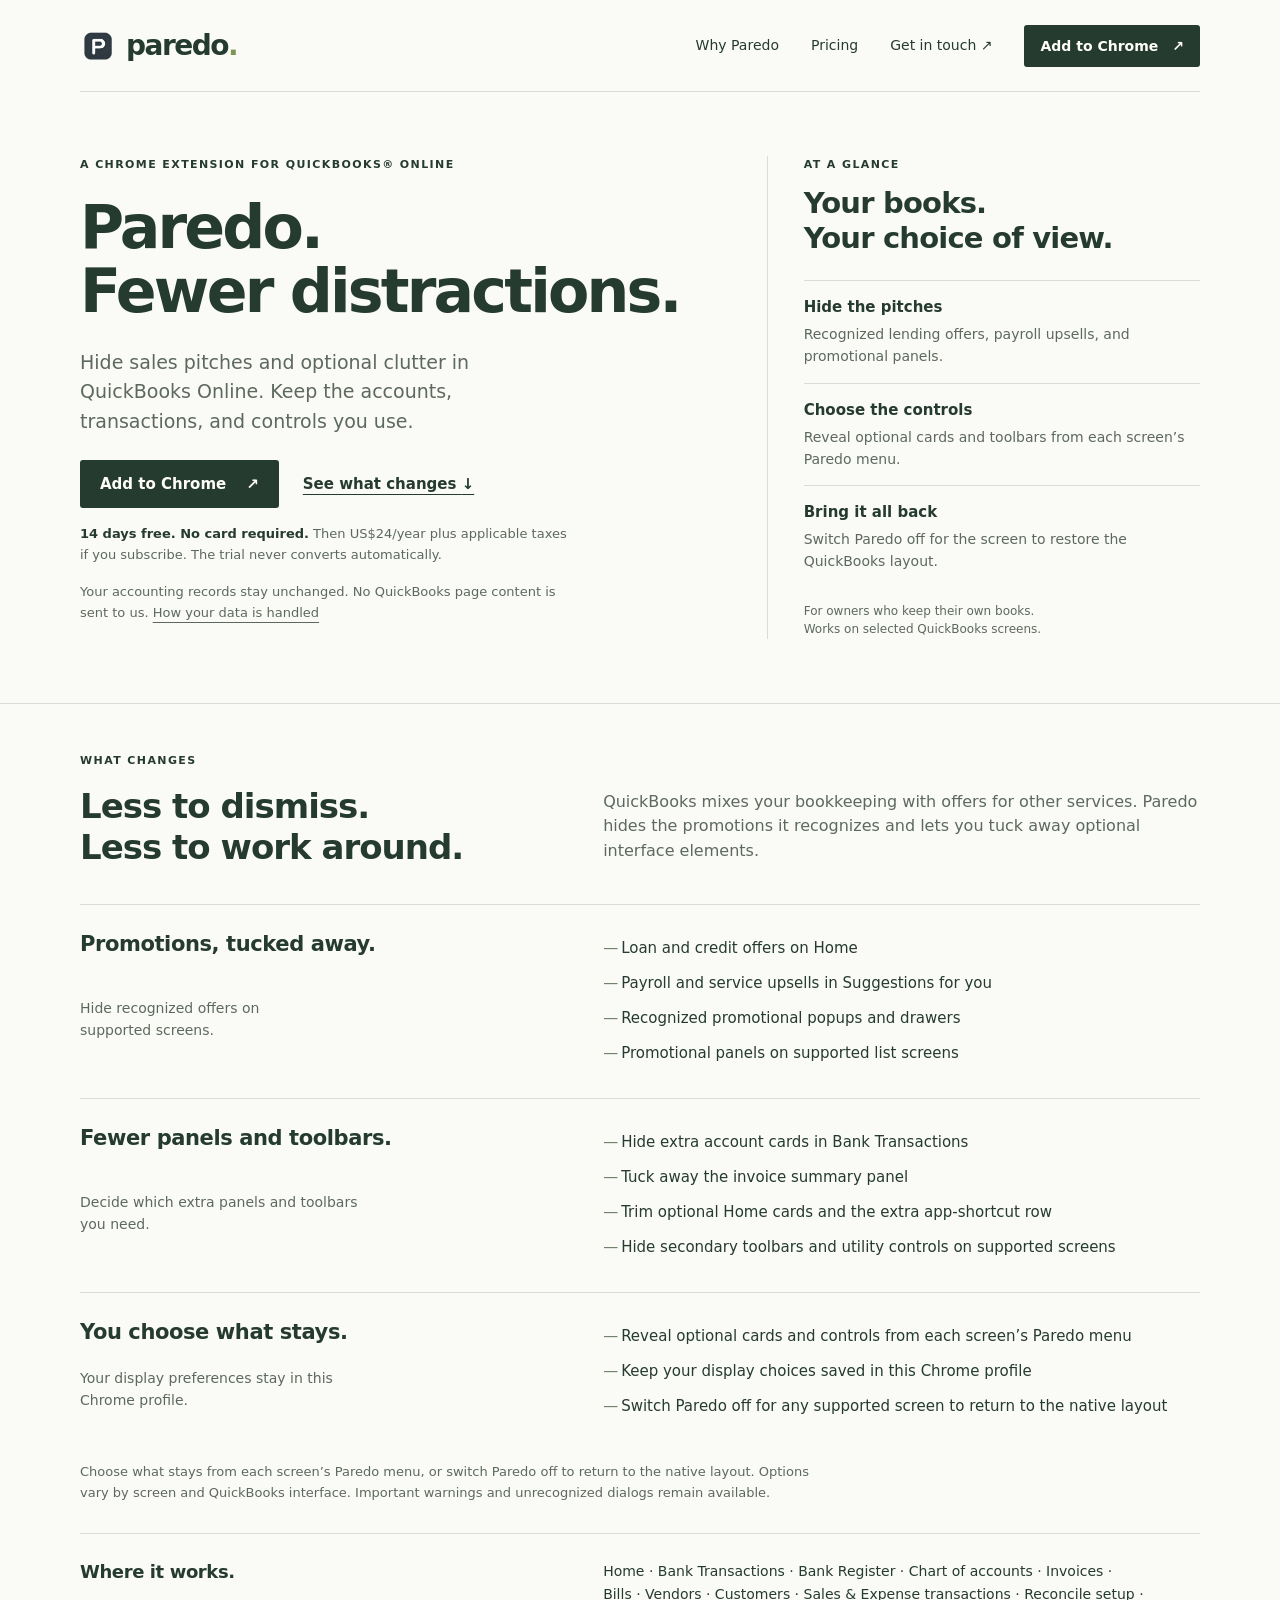
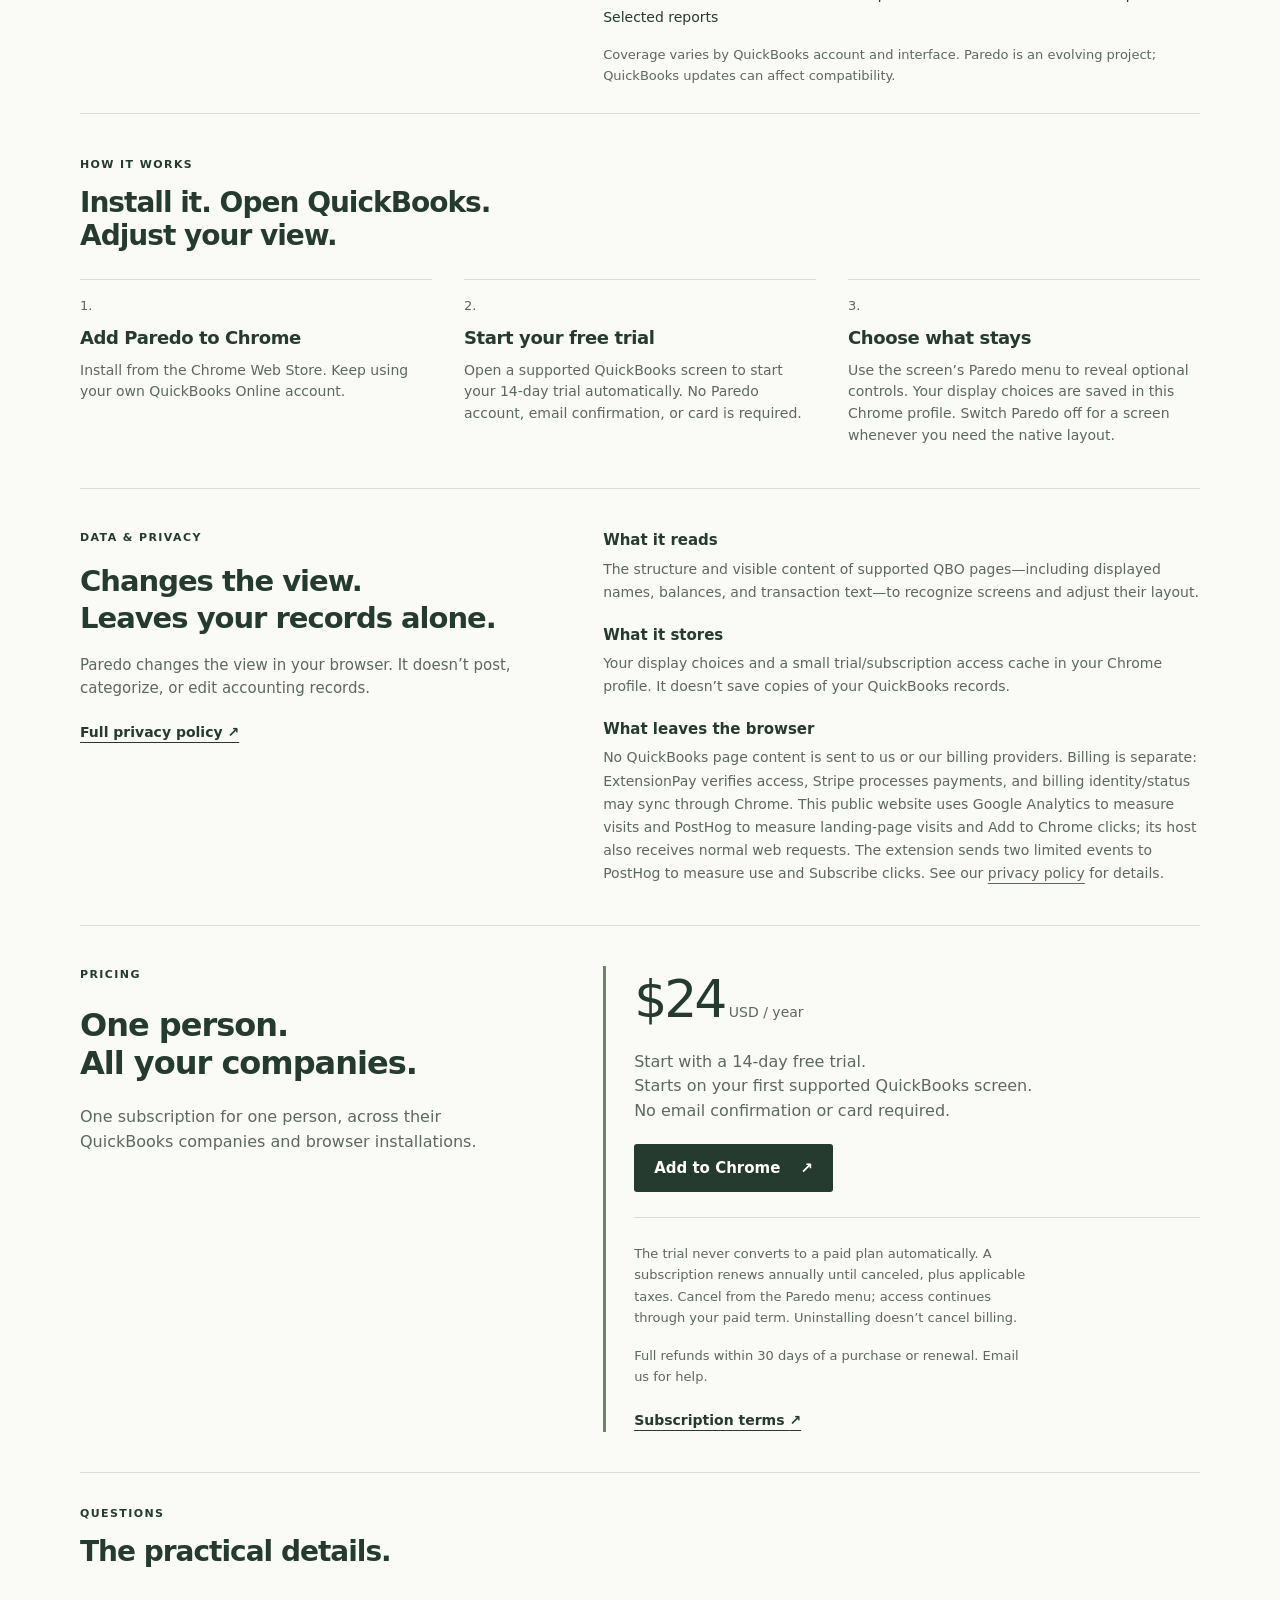
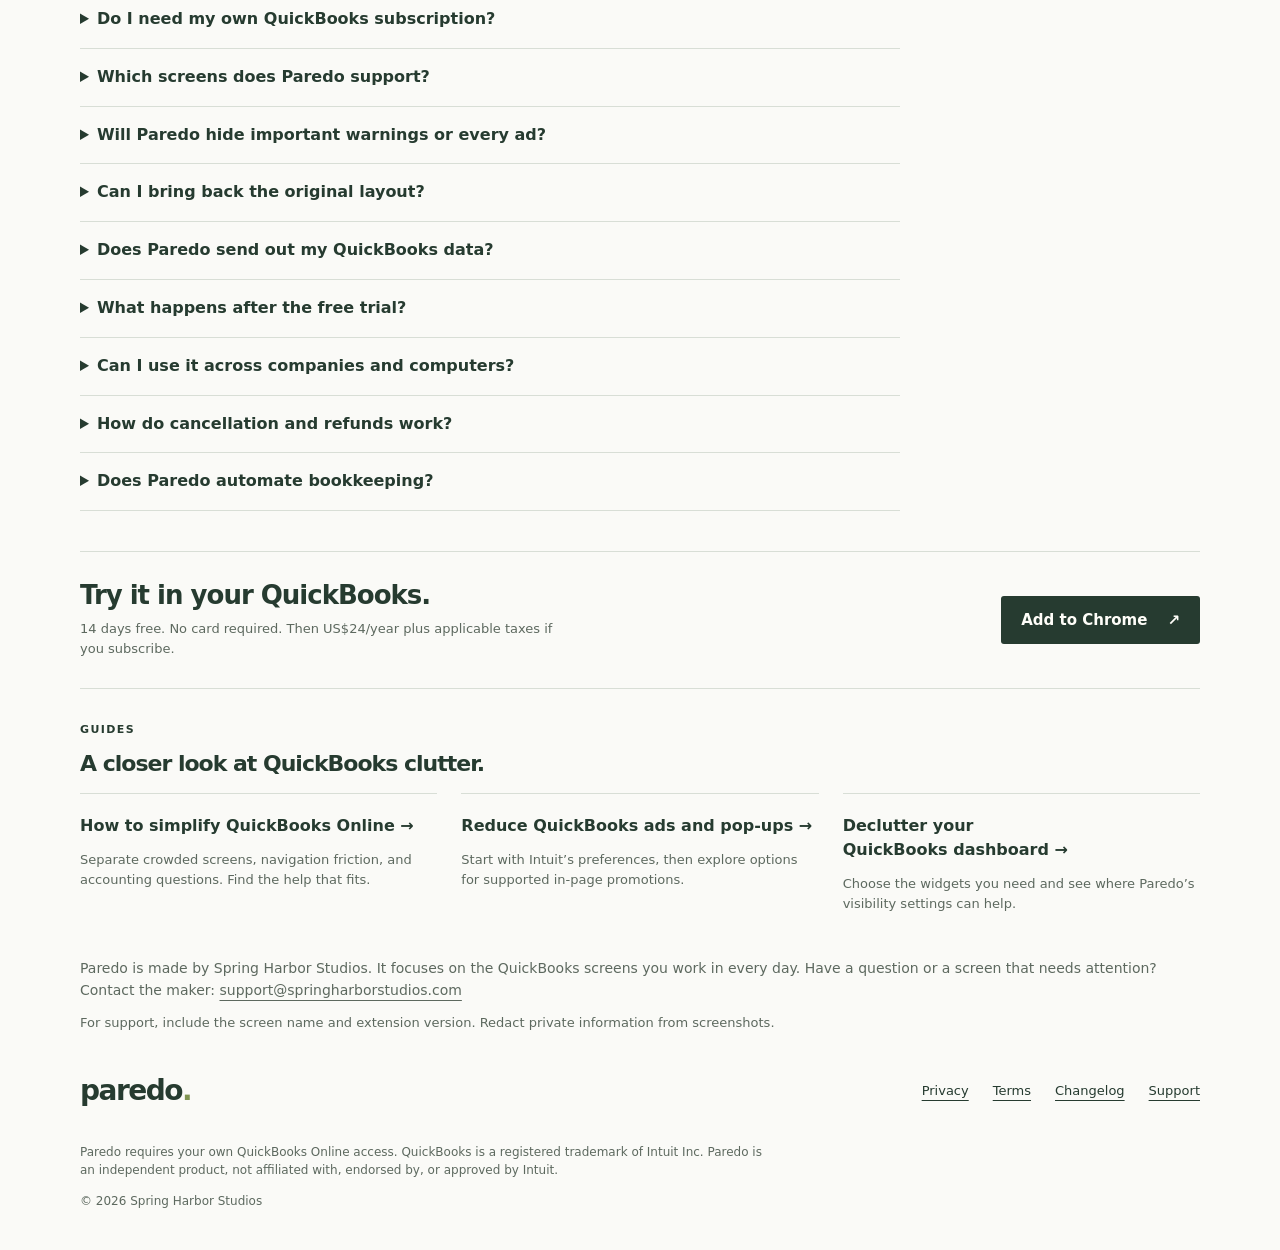
==== commit c9fa4f06: "Clarify homepage trademark attribution and brand hierarchy" ====
--- a/index.html
+++ b/index.html
@@ -46,8 +46,8 @@
 </header>
 <main id="main">
 <section class="wrap hero">
-<div class="hero-copy"><p class="eyebrow">Paredo for QuickBooks Online</p>
-<h1>QuickBooks,<br>with fewer<br>distractions.</h1>
+<div class="hero-copy"><p class="eyebrow">A Chrome extension for QuickBooks® Online</p>
+<h1>Paredo.<br>Fewer distractions.</h1>
 <p class="audience-line">Hide sales pitches and optional clutter in QuickBooks Online. Keep the accounts, transactions, and controls you use.</p>
 <div class="hero-bottom"><a class="button" data-analytics-location="hero" href="https://chromewebstore.google.com/detail/paredo-for-quickbooks-onl/edfmgjiomglckbgdeckoifindgncdonn">Add to Chrome <span aria-hidden="true">↗</span></a><a class="secondary-action" href="#experience">See what changes <span aria-hidden="true">↓</span></a></div>
 <p class="hero-offer"><strong>14 days free. No card required.</strong> Then US$24/year plus applicable taxes if you subscribe. The trial never converts automatically.</p>
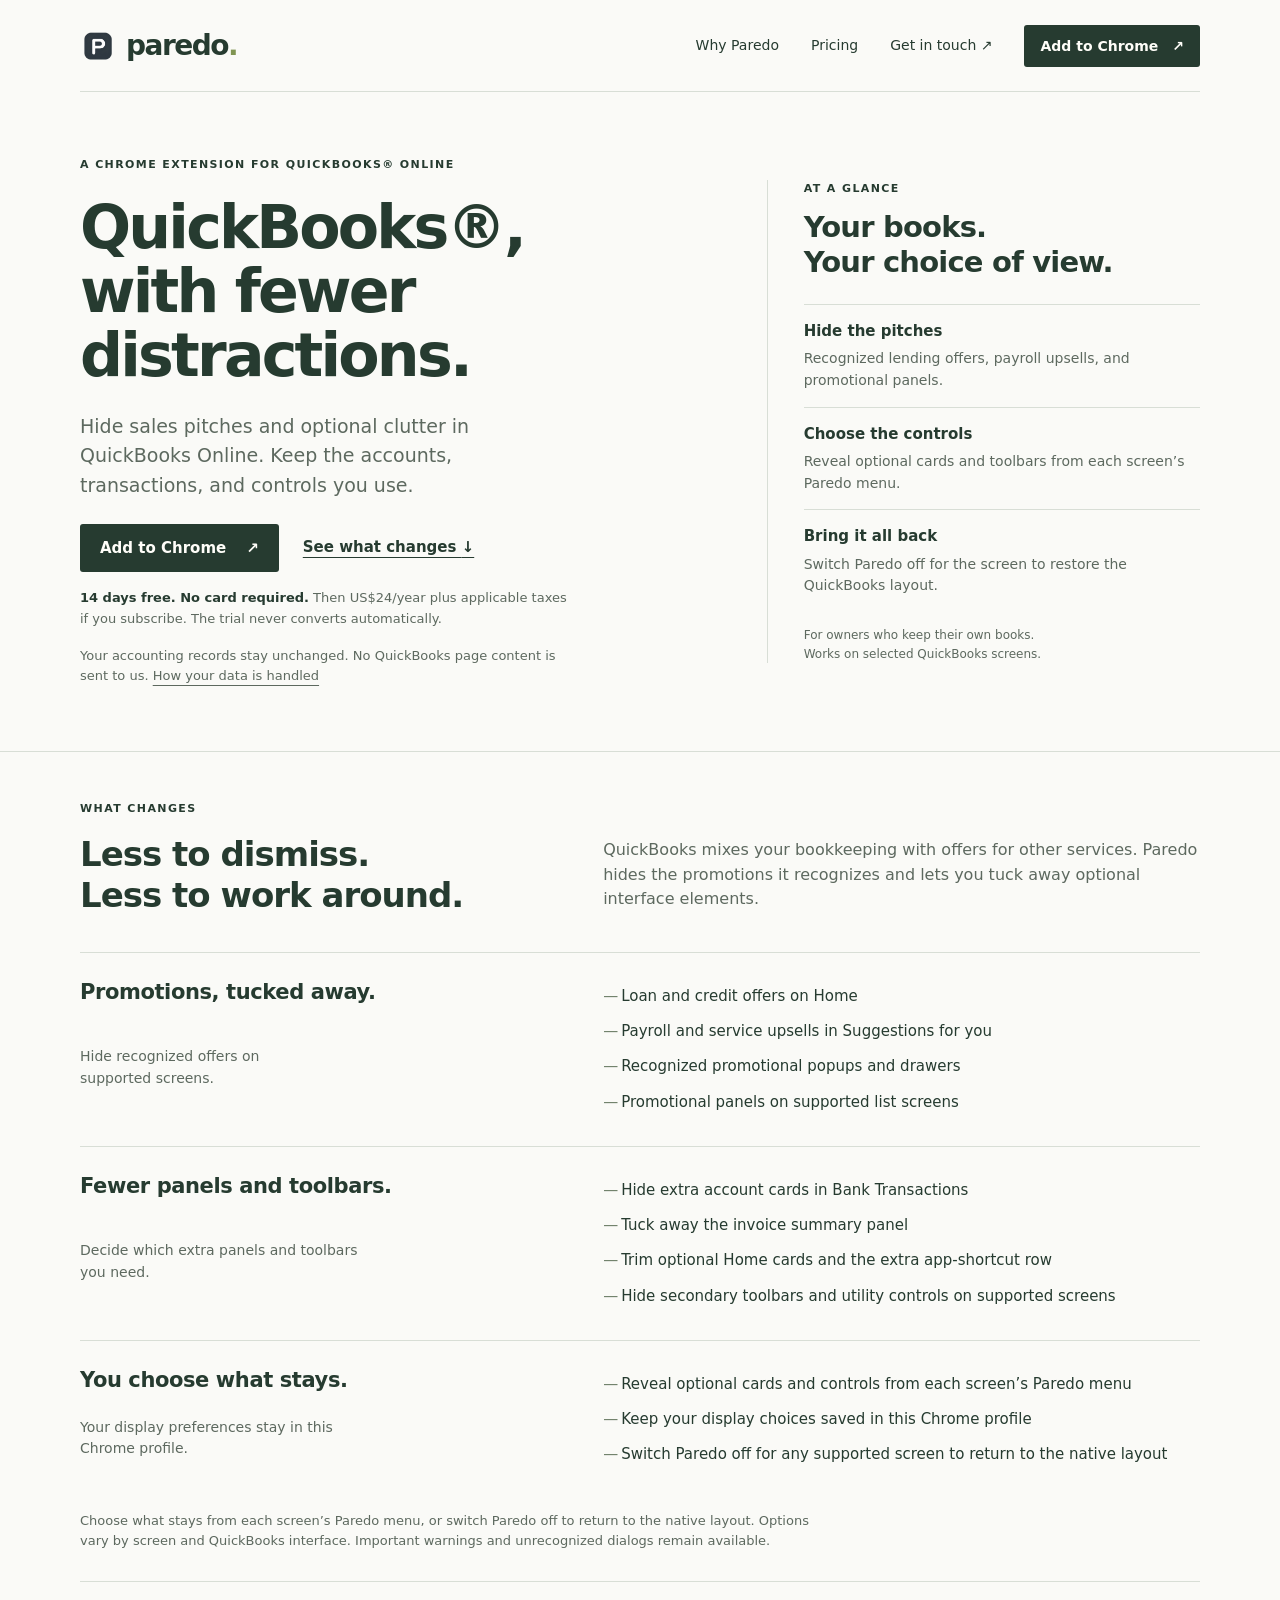
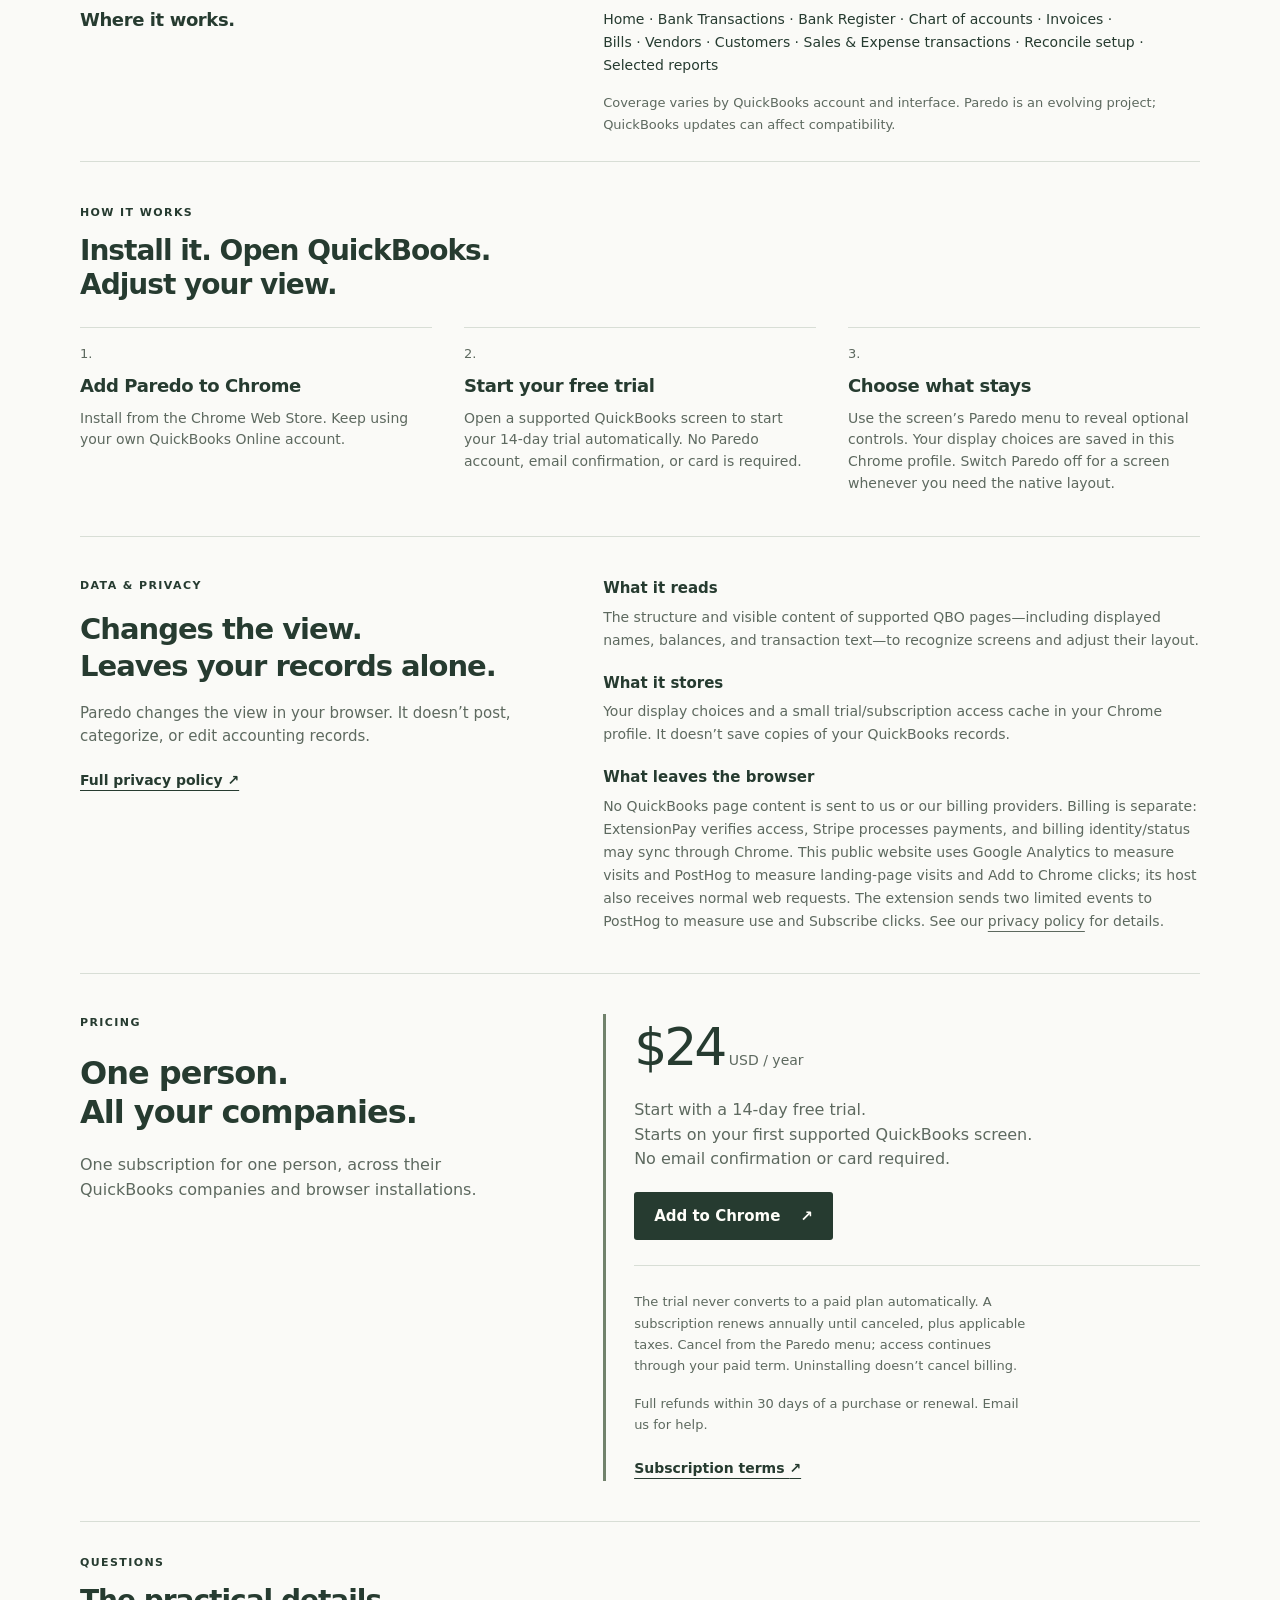
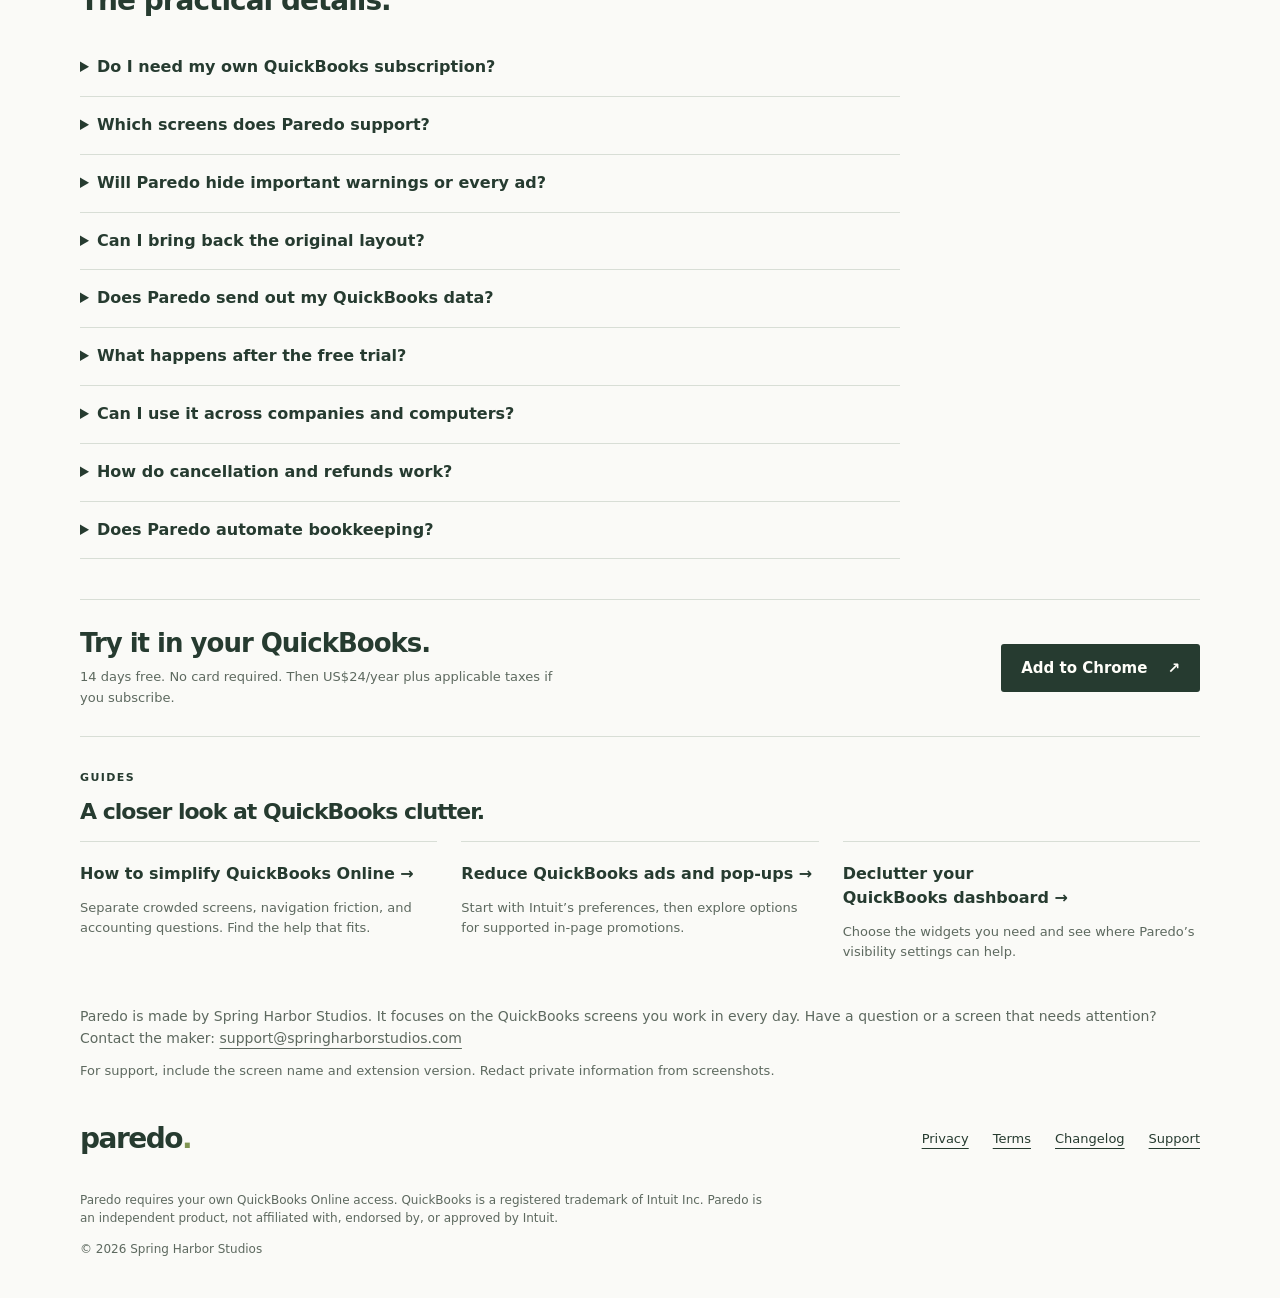
==== commit a2d4fda3: "Restore benefit-led homepage headline" ====
--- a/index.html
+++ b/index.html
@@ -47,7 +47,7 @@
 <main id="main">
 <section class="wrap hero">
 <div class="hero-copy"><p class="eyebrow">A Chrome extension for QuickBooks® Online</p>
-<h1>Paredo.<br>Fewer distractions.</h1>
+<h1>QuickBooks®,<br>with fewer<br>distractions.</h1>
 <p class="audience-line">Hide sales pitches and optional clutter in QuickBooks Online. Keep the accounts, transactions, and controls you use.</p>
 <div class="hero-bottom"><a class="button" data-analytics-location="hero" href="https://chromewebstore.google.com/detail/paredo-for-quickbooks-onl/edfmgjiomglckbgdeckoifindgncdonn">Add to Chrome <span aria-hidden="true">↗</span></a><a class="secondary-action" href="#experience">See what changes <span aria-hidden="true">↓</span></a></div>
 <p class="hero-offer"><strong>14 days free. No card required.</strong> Then US$24/year plus applicable taxes if you subscribe. The trial never converts automatically.</p>
